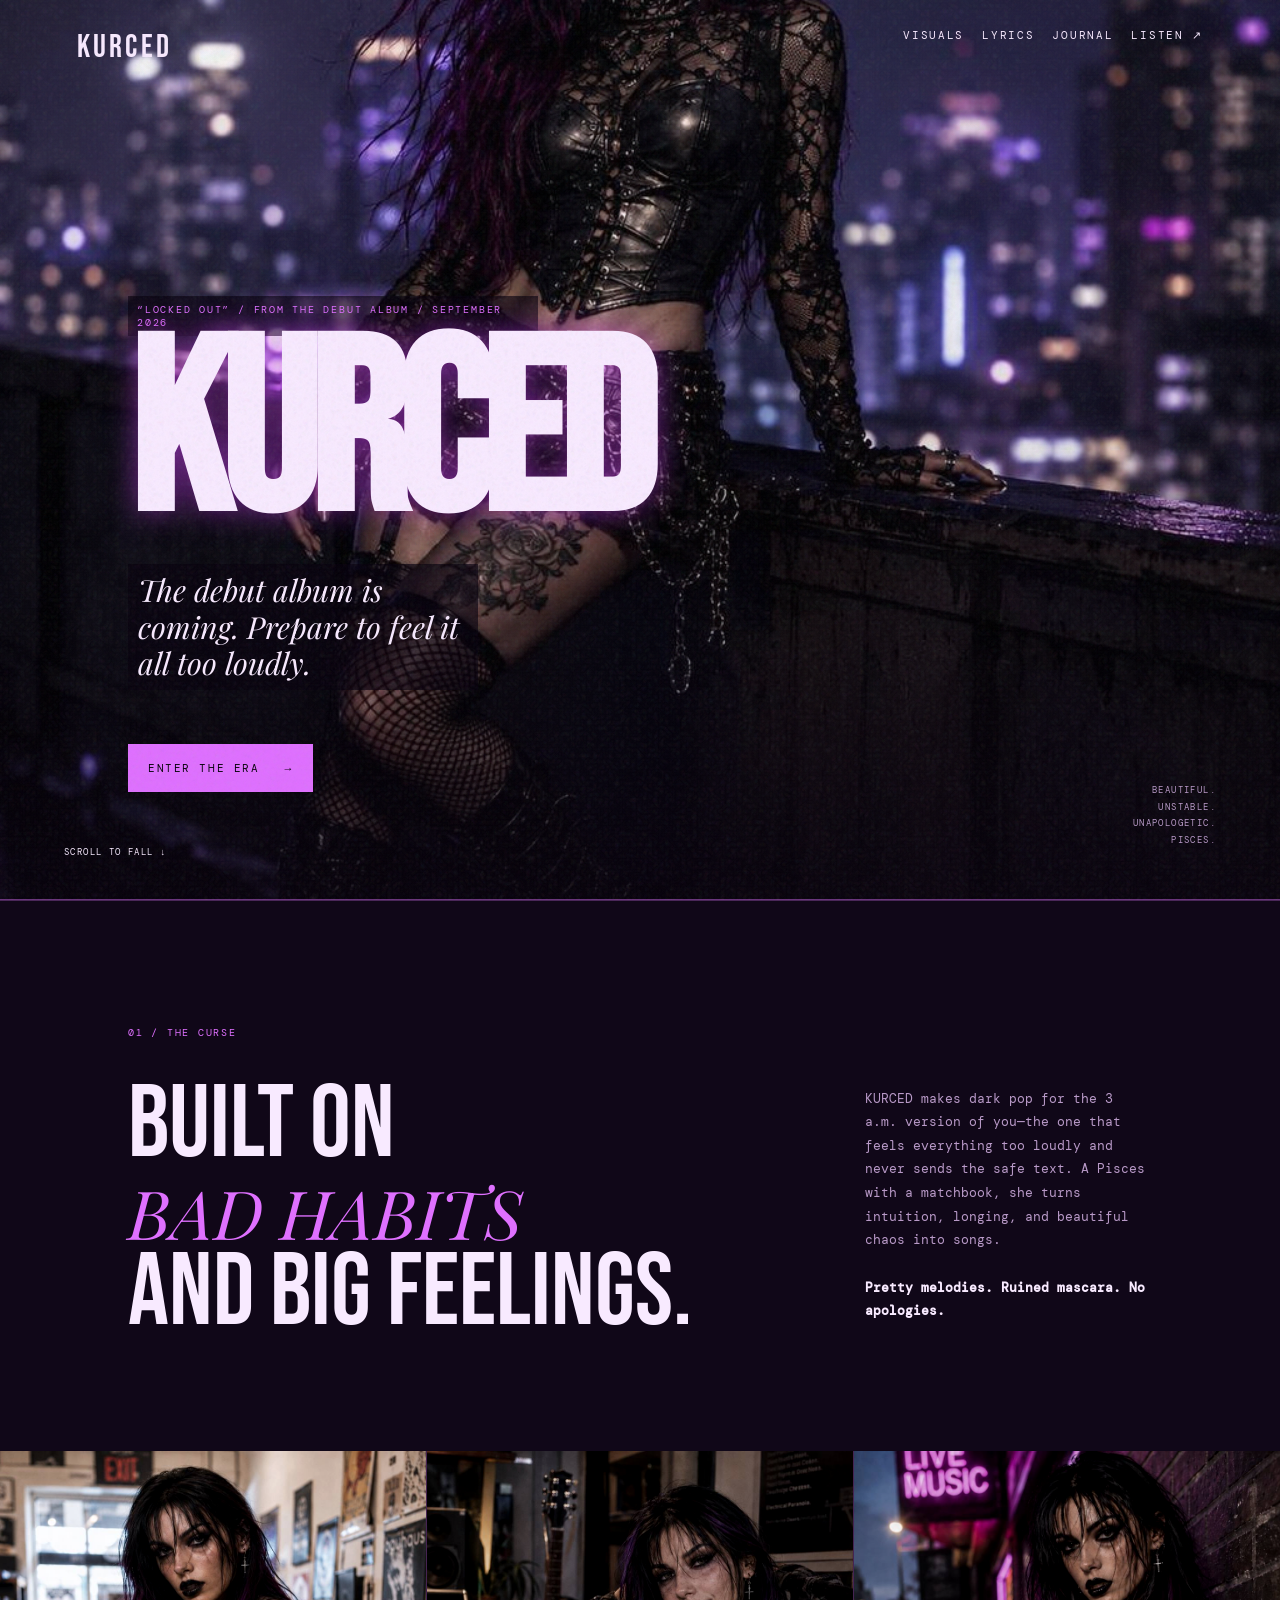
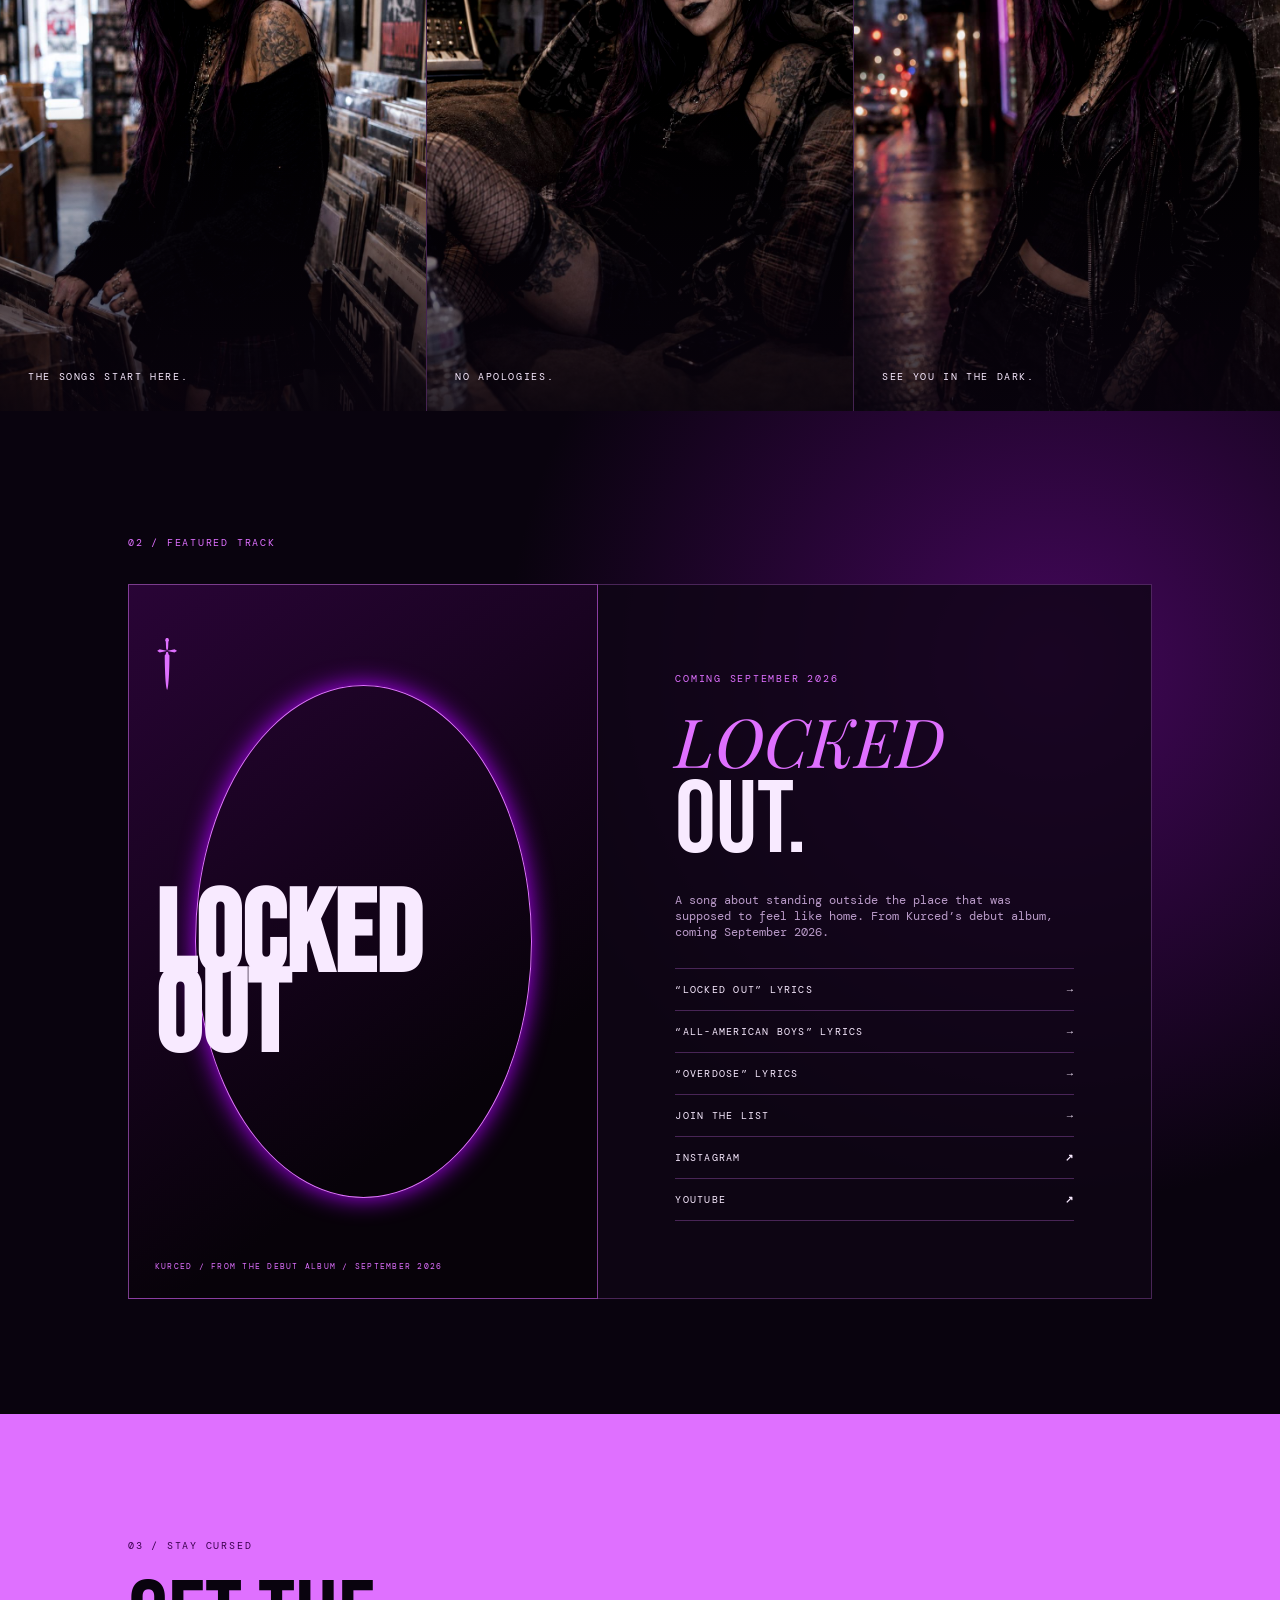
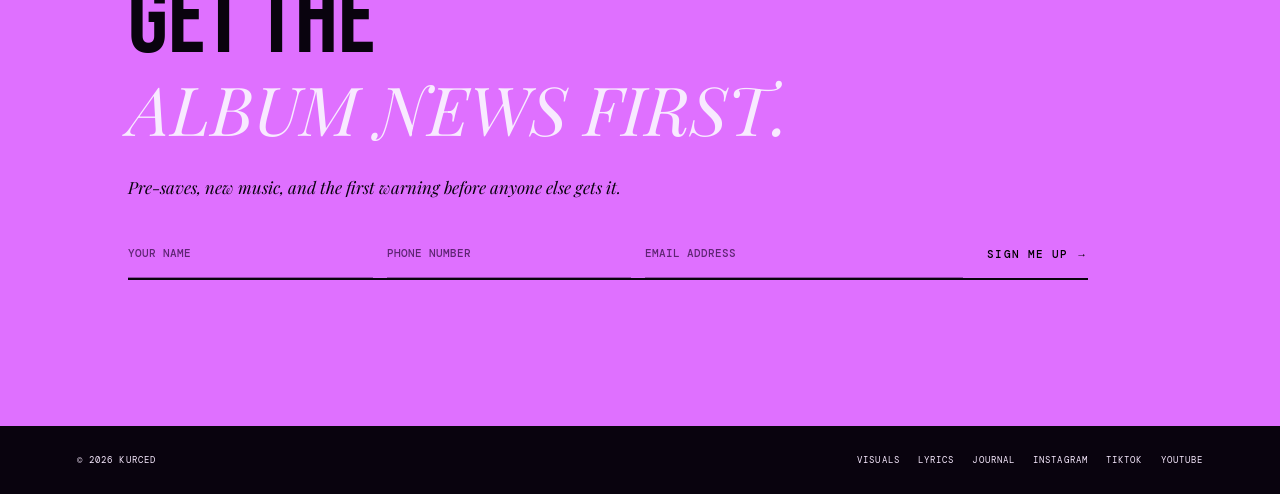
==== index.html @ 4156cff7 "Add official Kurced single and album-era cover art" ====
<!doctype html>
<html lang="en"><head><meta charset="utf-8"><meta name="viewport" content="width=device-width,initial-scale=1"><meta name="theme-color" content="#09030e"><meta name="description" content="KURCED — “Locked Out,” from the debut album coming September 2026."><title>KURCED — “Locked Out” — September 2026</title><link rel="preconnect" href="https://fonts.googleapis.com"><link rel="preconnect" href="https://fonts.gstatic.com" crossorigin><link href="https://fonts.googleapis.com/css2?family=Bebas+Neue&family=DM+Mono:wght@400;500&family=Playfair+Display:ital,wght@0,700;1,700&display=swap" rel="stylesheet"><link rel="stylesheet" href="styles.css?v=20260725-1848"></head>
<body><div class="noise"></div><header><a class="logo" href="#top">KURCED</a><nav><a href="visuals.html">VISUALS</a> <a href="lyrics.html">LYRICS</a> <a href="journal.html">JOURNAL</a> <a href="#listen">LISTEN ↗</a></nav></header><main id="top">
<section class="hero"><div class="copy"><p class="eyebrow">“LOCKED OUT” / FROM THE DEBUT ALBUM / SEPTEMBER 2026</p><h1>KURCED</h1><p class="tagline">The debut album is coming. Prepare to feel it all too loudly.</p><a class="cta" href="#listen">ENTER THE ERA <b>→</b></a></div><div class="hero-photo"><img src="assets/kurced-rooftop-hero.jpg" alt="Kurced on a rain-soaked rooftop overlooking a violet city skyline at night"></div><p class="aside">BEAUTIFUL.<br>UNSTABLE.<br>UNAPOLOGETIC.<br>PISCES.</p><a class="scroll" href="#about">SCROLL TO FALL ↓</a></section>
<section class="about" id="about"><p class="eyebrow">01 / THE CURSE</p><div><h2>BUILT ON<br><em>BAD HABITS</em><br>AND BIG FEELINGS.</h2><p>KURCED makes dark pop for the 3 a.m. version of you—the one that feels everything too loudly and never sends the safe text. A Pisces with a matchbook, she turns intuition, longing, and beautiful chaos into songs.<br><br><strong>Pretty melodies. Ruined mascara. No apologies.</strong></p></div></section>
<section class="artist-gallery" aria-label="Kurced visual world"><figure><img src="assets/visuals/kurced-1.jpg" alt="Kurced in a record store"><figcaption>THE SONGS START HERE.</figcaption></figure><figure><img src="assets/visuals/kurced-2.jpg" alt="Kurced in the recording studio"><figcaption>NO APOLOGIES.</figcaption></figure><figure><img src="assets/visuals/kurced-4.jpg" alt="Kurced outside a live music venue at night"><figcaption>SEE YOU IN THE DARK.</figcaption></figure></section><section class="release" id="listen"><p class="eyebrow">02 / FEATURED TRACK</p><div class="release-card"><div class="art"><span>†</span><b>LOCKED<br>OUT</b><small>KURCED / FROM THE DEBUT ALBUM / SEPTEMBER 2026</small></div><div class="details"><p class="eyebrow">COMING SEPTEMBER 2026</p><h2><em>LOCKED</em><br>OUT.</h2><p>A song about standing outside the place that was supposed to feel like home. From Kurced’s debut album, coming September 2026.</p><!-- Replace # with confirmed pre-save and platform URLs before launch. --><a href="locked-out.html">“LOCKED OUT” LYRICS <b>→</b></a><a href="all-american-boys.html">“ALL-AMERICAN BOYS” LYRICS <b>→</b></a><a href="overdose.html">“OVERDOSE” LYRICS <b>→</b></a><a href="#updates">JOIN THE LIST <b>→</b></a><a href="https://www.instagram.com/KurcedGrl/" target="_blank" rel="noopener noreferrer">INSTAGRAM <b>↗</b></a><a href="#">YOUTUBE <b>↗</b></a></div></div></section>
<section class="signup" id="updates"><p class="eyebrow">03 / STAY CURSED</p><h2>GET THE<br><em>ALBUM NEWS FIRST.</em></h2><p class="signup-copy">Pre-saves, new music, and the first warning before anyone else gets it.</p><form id="signup-form" action="https://script.google.com/macros/s/AKfycbyC0iO8RJDxu5yrHY2rrRgenq9IqJkTQz8rOKvynB4hgKGzPBoZIz1hsrAQN8prL14s/exec" method="post" target="signup-response"><label class="sr" for="name">Name</label><input id="name" name="name" type="text" placeholder="YOUR NAME" required><label class="sr" for="phone">Phone number</label><input id="phone" name="phone" type="tel" placeholder="PHONE NUMBER" required><label class="sr" for="email">Email address</label><input id="email" name="email" type="email" placeholder="EMAIL ADDRESS" required><input name="source" type="hidden" value="kurced-website"><button type="submit">SIGN ME UP →</button></form><iframe class="sr" name="signup-response" title="Mailing list signup response"></iframe><p id="notice" aria-live="polite"></p></section></main><footer><span>© <span id="year"></span> KURCED</span><nav><a href="visuals.html">VISUALS</a><a href="lyrics.html">LYRICS</a><a href="journal.html">JOURNAL</a><a href="https://www.instagram.com/KurcedGrl/" target="_blank" rel="noopener noreferrer">INSTAGRAM</a><a href="#">TIKTOK</a><a href="#">YOUTUBE</a></nav></footer><script src="script.js?v=20260725-1848"></script></body></html>
---- styles.css ----
:root{--ink:#09030e;--paper:#f8eaff;--pink:#df70ff;--muted:#b99ac8;--line:#bd66db55}*{box-sizing:border-box}html{scroll-behavior:smooth}body{margin:0;background:var(--ink);color:var(--paper);font-family:'DM Mono',monospace}a{color:inherit;text-decoration:none}.noise{position:fixed;inset:0;pointer-events:none;opacity:.08;z-index:5;background-image:url("data:image/svg+xml,%3Csvg viewBox='0 0 180 180' xmlns='http://www.w3.org/2000/svg'%3E%3Cfilter id='n'%3E%3CfeTurbulence baseFrequency='.9' numOctaves='4'/%3E%3C/filter%3E%3Crect width='100%25' height='100%25' filter='url(%23n)'/%3E%3C/svg%3E")}header{position:absolute;z-index:3;top:0;left:0;right:0;padding:28px clamp(24px,6vw,90px);display:flex;justify-content:space-between;font-size:.67rem;letter-spacing:.16em}.logo,h1,h2,.art b{font-family:'Bebas Neue',sans-serif}.logo{font-size:2rem;letter-spacing:.1em}header nav{display:flex;gap:18px}.hero{min-height:100svh;padding:130px clamp(24px,10vw,150px) 70px;display:flex;align-items:center;position:relative;overflow:hidden}.copy{z-index:2;max-width:630px}.eyebrow{font-size:.65rem;letter-spacing:.17em;color:var(--pink)}h1{font-size:clamp(7rem,19vw,18rem);letter-spacing:-.04em;line-height:.72;margin:15px 0 38px;text-shadow:0 0 30px #d342ff88}.tagline{font:italic clamp(1.2rem,2.4vw,1.9rem)/1.2 'Playfair Display',serif;max-width:350px}.cta{margin-top:24px;display:inline-flex;gap:25px;padding:17px 20px;background:var(--pink);color:var(--ink);font-size:.7rem;letter-spacing:.14em;transition:.2s}.cta:hover{background:var(--paper);transform:translateY(-3px)}.hero-photo{position:absolute;inset:0;width:100%;overflow:hidden;border-bottom:1px solid rgba(222,112,255,.45)}.hero-photo:after{content:'';position:absolute;inset:0;background:linear-gradient(0deg,rgba(9,3,14,.82) 0%,rgba(9,3,14,.18) 30%,rgba(9,3,14,.03) 65%)}.hero-photo img{width:100%;height:100%;object-fit:cover;object-position:center}.hero .copy{align-self:end;margin-bottom:38px;max-width:410px}.hero .copy .eyebrow{background:rgba(9,3,14,.62);padding:7px 9px}.hero .copy .tagline{background:rgba(9,3,14,.66);padding:8px 10px}.scene{position:absolute;right:0;top:0;width:min(68vw,900px);height:100%}.ring,.orb{position:absolute;border-radius:50%;left:48%;transform:translateX(-50%)}.ring{border:2px solid var(--pink);filter:drop-shadow(0 0 12px #b800ff);top:17%;width:min(47vw,570px);height:min(47vw,570px)}.ring.two{top:10%;width:min(57vw,700px);height:min(57vw,700px);opacity:.18}.orb{top:19%;width:min(44vw,535px);height:min(44vw,535px);background:radial-gradient(circle at 43% 34%,#32103f,#0c0510 58%,transparent 59%)}.figure{position:absolute;z-index:1;width:35%;height:58%;bottom:0;left:47%;transform:translateX(-50%);border-radius:48% 48% 0 0;background:linear-gradient(100deg,#060307,#461247,#070307);filter:drop-shadow(0 0 18px #8e14c4)}.figure:before{content:'';position:absolute;top:-23%;left:20%;width:62%;height:43%;border-radius:48%;background:radial-gradient(circle at 64% 36%,#df98b7 0 5%,#713a52 18%,#180916 54%,transparent 55%)}.figure b{position:absolute;top:-15%;left:-16%;width:128%;height:67%;border-radius:52% 48% 35% 38%;background:linear-gradient(90deg,#030205,#1d0a1e,#020103);z-index:-1}.city{position:absolute;bottom:0;width:100%;height:18%;opacity:.6;background:repeating-linear-gradient(90deg,transparent 0 9px,#cb53fa 10px 11px,transparent 12px 21px),linear-gradient(#310342,#060208)}.aside,.scroll{position:absolute;bottom:42px;font-size:.58rem;letter-spacing:.15em;z-index:2}.aside{right:clamp(24px,5vw,80px);text-align:right;color:var(--muted);line-height:1.8}.scroll{left:clamp(24px,5vw,80px)}.about,.release,.signup{padding:115px clamp(24px,10vw,150px)}.about{background:#100718;border-top:1px solid var(--line)}.about>div{display:grid;grid-template-columns:1.3fr .55fr;gap:60px;align-items:end;margin-top:34px}h2{font-size:clamp(3.5rem,8vw,8rem);line-height:.82;font-weight:400;margin:0}h2 em{font-family:'Playfair Display',serif;font-size:.66em;color:var(--pink)}.about div p{color:var(--muted);font-size:.82rem;line-height:1.8}.about strong{color:var(--paper)}.artist-gallery{display:grid;grid-template-columns:repeat(3,1fr);gap:1px;background:var(--line)}.artist-gallery figure{margin:0;min-height:560px;position:relative;overflow:hidden;background:var(--ink)}.artist-gallery img{width:100%;height:100%;object-fit:cover;position:absolute;inset:0;filter:saturate(.9) contrast(1.06);transition:transform .6s ease}.artist-gallery figure:hover img{transform:scale(1.04)}.artist-gallery figcaption{position:absolute;bottom:28px;left:28px;font-size:.64rem;letter-spacing:.16em;z-index:1}.artist-gallery figure:after{content:'';position:absolute;inset:45% 0 0;background:linear-gradient(transparent,rgba(9,3,14,.85))}.release{background:radial-gradient(circle at 82% 25%,#43075a,transparent 42%),var(--ink)}.release-card{margin-top:35px;max-width:1080px;display:grid;grid-template-columns:.85fr 1fr}.art{min-height:420px;padding:26px;background:linear-gradient(145deg,#290436,#070209 72%);border:1px solid #df70ff88;display:flex;flex-direction:column;justify-content:space-between;position:relative;overflow:hidden}.art:after{content:'';position:absolute;inset:14%;border:1px solid var(--pink);border-radius:50%;box-shadow:0 0 25px #ad00fa}.art span{color:var(--pink);font:4rem 'Playfair Display';z-index:1}.art b{font-size:clamp(4.5rem,9vw,8rem);line-height:.7;z-index:1}.art small{z-index:1;color:var(--pink);font-size:.52rem;letter-spacing:.15em}.details{padding:clamp(30px,6vw,78px);border:1px solid var(--line);border-left:0;background:#0e0615c9;display:flex;flex-direction:column;justify-content:center}.details>p:not(.eyebrow){color:var(--muted);font-size:.78rem;margin:28px 0}.details>a{border-top:1px solid var(--line);padding:14px 0;font-size:.65rem;letter-spacing:.12em;display:flex;justify-content:space-between}.details>a:last-child{border-bottom:1px solid var(--line)}.signup{background:var(--pink);color:var(--ink)}.signup .eyebrow{color:#3a004e}.signup h2{margin:28px 0 42px}.signup h2 em{color:var(--paper)}form{max-width:720px;border-bottom:2px solid var(--ink);display:flex}#signup-form{max-width:960px;display:grid;grid-template-columns:1fr 1fr 1.3fr auto;gap:0 14px}#signup-form input{border-bottom:1px solid rgba(7,3,11,.35)}#signup-form button{padding:0 0 0 10px;white-space:nowrap}.signup-copy{font:italic 1.05rem/1.45 'Playfair Display',serif;max-width:560px;margin:-15px 0 30px}input{flex:1;min-width:0;padding:17px 0;border:0;background:transparent;outline:0;font:500 .7rem 'DM Mono';color:var(--ink)}input::placeholder{color:#20002eaa}button{border:0;background:transparent;font:500 .67rem 'DM Mono';letter-spacing:.1em;cursor:pointer;padding-left:15px}.sr{position:absolute;clip:rect(0,0,0,0)}#notice{font-size:.65rem;min-height:1em}footer{padding:28px clamp(24px,6vw,90px);display:flex;justify-content:space-between;font-size:.57rem;letter-spacing:.12em}footer nav{display:flex;gap:18px}.journal-nav{position:relative;border-bottom:1px solid var(--line)}.visuals{max-width:1400px;margin:0 auto;padding:100px clamp(24px,6vw,90px)}.visuals>h1{font-size:clamp(6rem,15vw,14rem);margin:18px 0}.visuals>p:last-of-type{color:var(--muted);font:italic 1.2rem/1.45 'Playfair Display',serif;max-width:520px;margin-bottom:48px}.visual-grid{columns:3 280px;column-gap:10px}.visual-grid img{display:block;width:100%;margin:0 0 10px;break-inside:avoid;filter:saturate(.92) contrast(1.06);transition:filter .25s}.visual-grid img:hover{filter:saturate(1.1) contrast(1.12)}.track-hub{max-width:1200px;margin:0 auto;padding:100px clamp(24px,8vw,110px)}.track-hub>h1{font-size:clamp(6rem,15vw,14rem);margin:18px 0}.track-intro{color:var(--muted);font:italic 1.25rem/1.4 'Playfair Display',serif;margin:0 0 55px}.cover-release{display:grid;grid-template-columns:1.15fr .85fr;align-items:end;gap:clamp(30px,7vw,110px);padding:0 0 72px;border-bottom:1px solid var(--line)}.cover-release h2{font-size:clamp(4.2rem,9vw,8.5rem);line-height:.82;margin:16px 0 25px}.cover-release p:not(.eyebrow){max-width:370px;color:var(--muted);font:italic 1.1rem/1.5 'Playfair Display',serif;margin-bottom:28px}.album-cover{width:100%;display:block;box-shadow:18px 20px 0 #6d24a955}.single-cover-grid{display:grid;grid-template-columns:repeat(5,1fr);gap:14px;padding:42px 0}.single-cover-grid a{display:block;overflow:hidden;background:#21072e;aspect-ratio:1}.single-cover-grid img{width:100%;height:100%;object-fit:cover;display:block;transition:transform .35s ease}.single-cover-grid a:hover img{transform:scale(1.045)}.track-grid{display:grid;grid-template-columns:repeat(2,1fr);gap:1px;background:var(--line)}.track-card{min-height:360px;padding:30px;position:relative;display:flex;flex-direction:column;justify-content:flex-end;overflow:hidden;background:#18071f}.track-card:before{content:'';position:absolute;inset:0;background:linear-gradient(135deg,#2e0a39,#08030d);transition:transform .35s}.track-card:hover:before{transform:scale(1.05)}.track-card>*{position:relative;z-index:1}.track-card span,.track-card b{font-size:.6rem;letter-spacing:.15em;color:var(--pink)}.track-card h2{font-size:clamp(3.4rem,6vw,6rem);margin:16px 0}.track-card p{color:var(--muted);font-size:.78rem;line-height:1.7;max-width:310px}.track-card b{margin-top:22px;color:var(--paper)}.track-card--locked:before{background:linear-gradient(135deg,#401054,#09030e)}.track-card--boys:before{background:linear-gradient(135deg,#27122e,#08030d)}.track-card--overdose:before{background:linear-gradient(135deg,#18212b,#09030e)}.track-card--seen:before{background:linear-gradient(135deg,#35121d,#09030e)}.track-card--medicine:before{background:linear-gradient(135deg,#122f38,#09030e)}.track-card--soon:before{background:linear-gradient(135deg,#140617,#09030e)}.lyrics{max-width:900px;margin:0 auto;padding:100px clamp(24px,8vw,110px)}.lyrics>h1{font-size:clamp(6rem,15vw,14rem);margin:18px 0;line-height:.72}.lyrics-subtitle{color:var(--muted);font:italic 1.2rem 'Playfair Display',serif;margin-bottom:18px}.support-note{border-left:2px solid var(--pink);color:var(--muted);font-size:.72rem;line-height:1.7;margin:0 0 50px;max-width:600px;padding-left:15px}.support-note strong{color:var(--paper)}.lyrics-sheet{border-top:1px solid var(--line);max-width:640px}.lyrics-sheet section{border-bottom:1px solid var(--line);padding:32px 0}.lyrics-sheet section>p:not(.post-meta){color:var(--paper);font:italic 1.05rem/1.9 'Playfair Display',serif}.lyrics>.cta{margin-top:45px}.journal{max-width:1100px;margin:0 auto;padding:100px clamp(24px,8vw,110px)}.journal>h1{font-size:clamp(6rem,15vw,14rem);margin:18px 0}.journal-intro{max-width:500px;color:var(--muted);font:italic 1.25rem/1.4 'Playfair Display',serif;margin-bottom:85px}.journal article{border-top:1px solid var(--line);padding:48px 0;max-width:760px}.post-meta{font-size:.62rem;letter-spacing:.15em;color:var(--pink)}.journal article h2{font-size:clamp(2.8rem,6vw,5.5rem);margin:15px 0 25px}.journal article>p:not(.post-meta){color:var(--muted);font-size:.82rem;line-height:1.9;max-width:640px}.journal article>p:not(.post-meta):first-of-type{color:var(--paper)}.journal article .cta{margin-top:14px}@media(max-width:720px){.hero{min-height:780px;padding-bottom:145px}.hero-photo{width:100%;right:auto;opacity:1}.hero .copy{align-self:end;margin:0 0 38px}.copy{margin-top:0}.artist-gallery{grid-template-columns:1fr}.artist-gallery figure{min-height:480px}.track-grid{grid-template-columns:1fr}.cover-release{grid-template-columns:1fr;gap:35px}.single-cover-grid{grid-template-columns:repeat(2,1fr)}.single-cover-grid a:last-child{grid-column:span 2;width:50%;justify-self:center}#signup-form{grid-template-columns:1fr}#signup-form button{padding:17px 0;text-align:left}.about,.release,.signup{padding-top:82px;padding-bottom:82px}.about>div,.release-card{grid-template-columns:1fr}.about>div{gap:25px}.details{border-left:1px solid var(--line);border-top:0}.art{min-height:350px}footer{flex-direction:column;gap:15px}.aside{bottom:47px}.scroll{bottom:35px}}
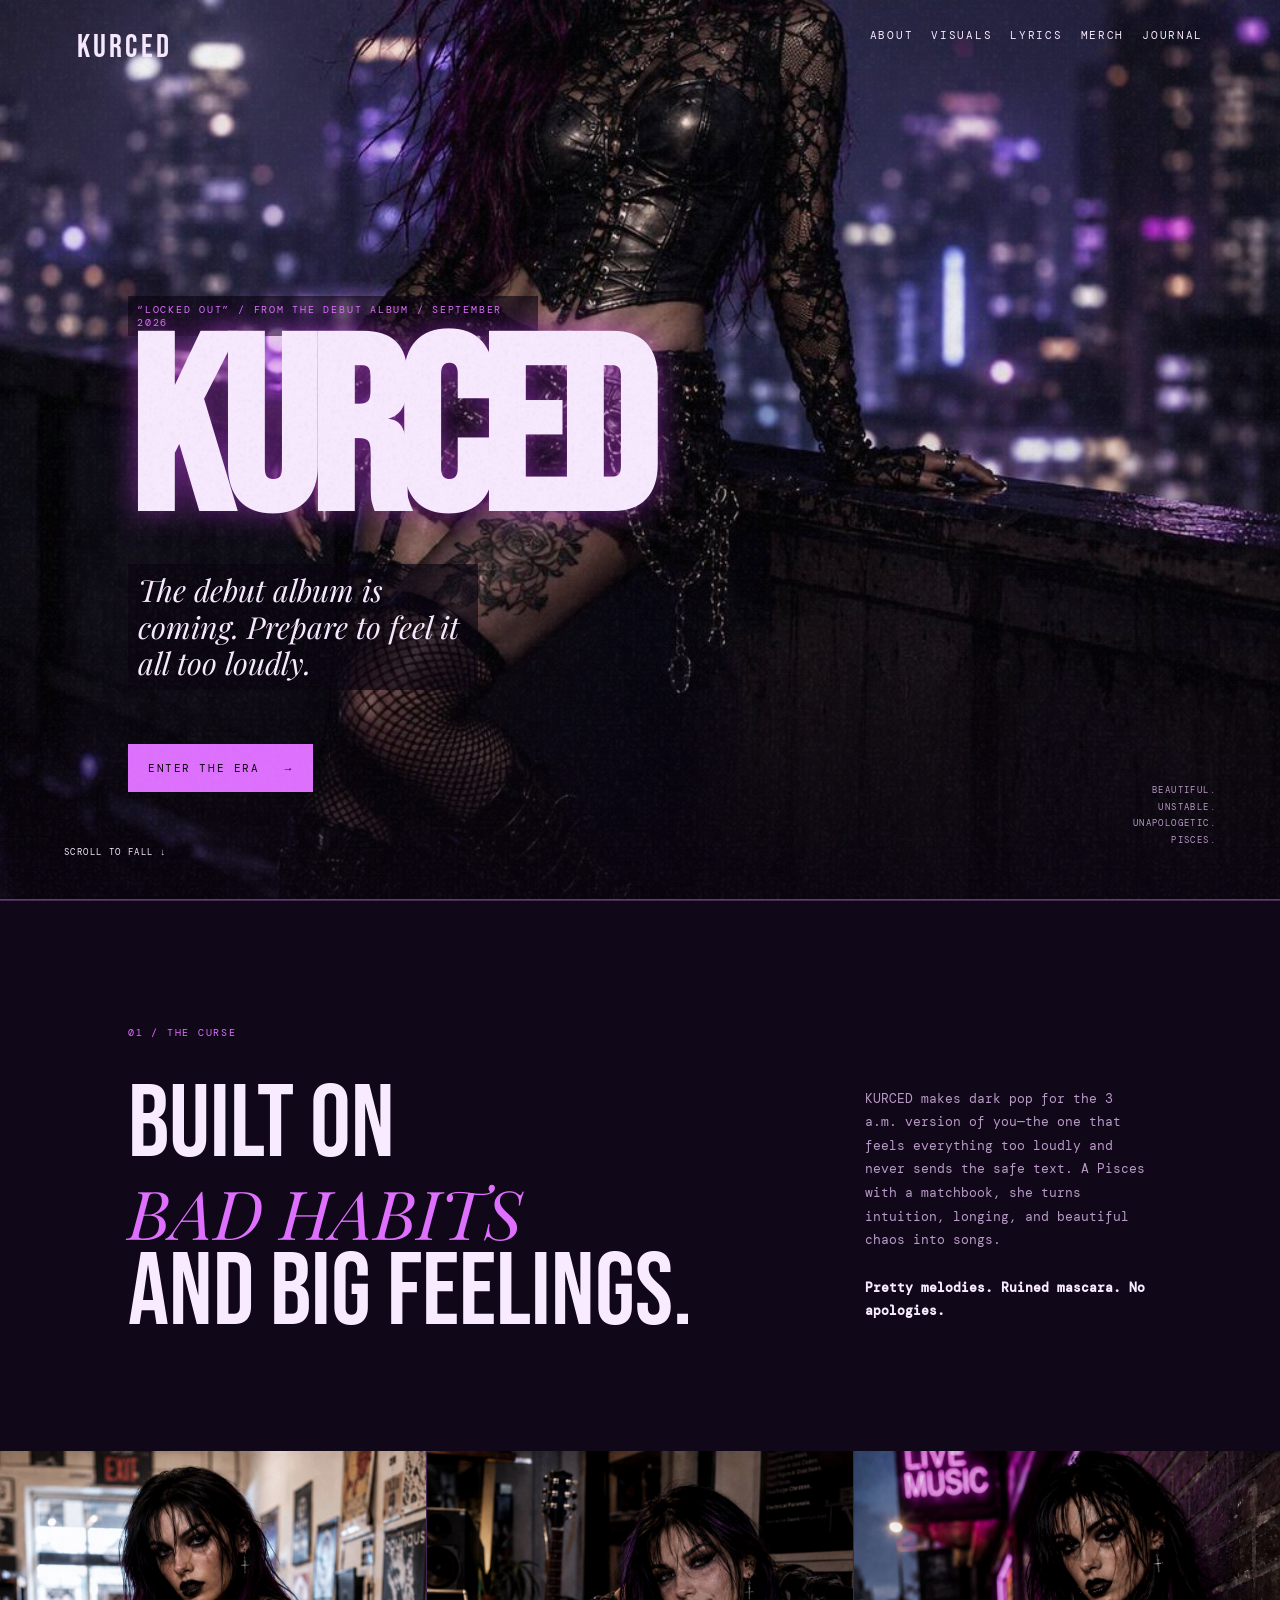
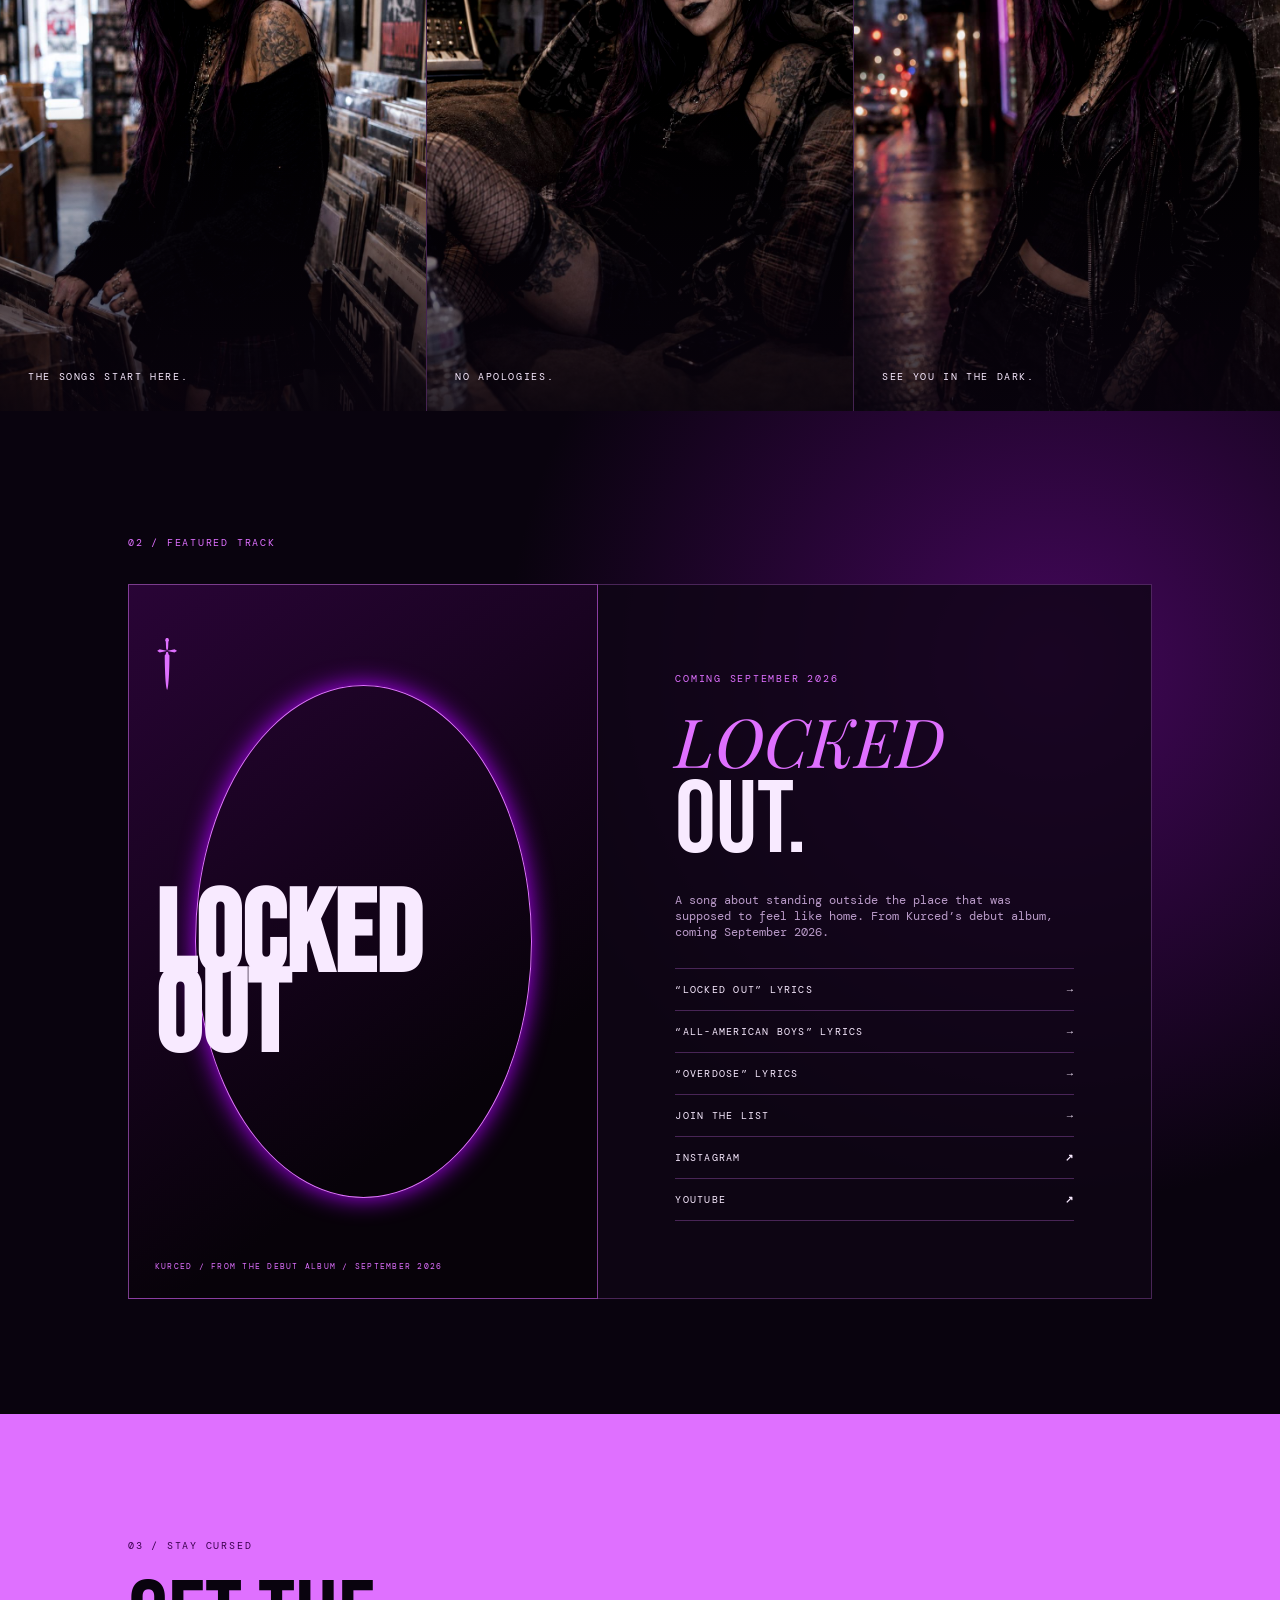
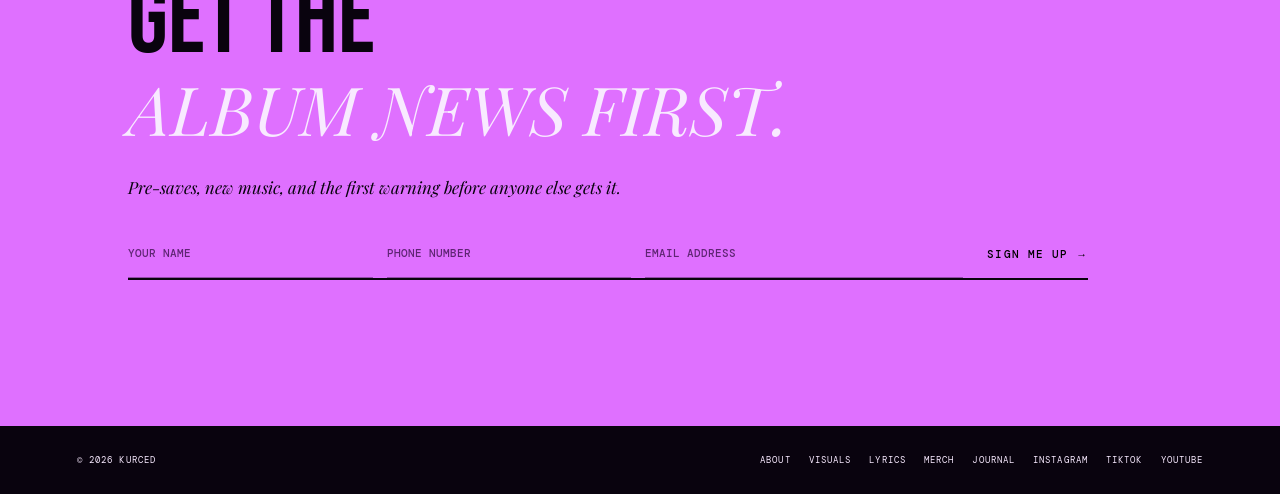
==== commit 31b25982: "Add Kurced About and Merch pages" ====
--- a/index.html
+++ b/index.html
@@ -1,7 +1,7 @@
 <!doctype html>
-<html lang="en"><head><meta charset="utf-8"><meta name="viewport" content="width=device-width,initial-scale=1"><meta name="theme-color" content="#09030e"><meta name="description" content="KURCED — “Locked Out,” from the debut album coming September 2026."><title>KURCED — “Locked Out” — September 2026</title><link rel="preconnect" href="https://fonts.googleapis.com"><link rel="preconnect" href="https://fonts.gstatic.com" crossorigin><link href="https://fonts.googleapis.com/css2?family=Bebas+Neue&family=DM+Mono:wght@400;500&family=Playfair+Display:ital,wght@0,700;1,700&display=swap" rel="stylesheet"><link rel="stylesheet" href="styles.css?v=20260725-1848"></head>
-<body><div class="noise"></div><header><a class="logo" href="#top">KURCED</a><nav><a href="visuals.html">VISUALS</a> <a href="lyrics.html">LYRICS</a> <a href="journal.html">JOURNAL</a> <a href="#listen">LISTEN ↗</a></nav></header><main id="top">
+<html lang="en"><head><meta charset="utf-8"><meta name="viewport" content="width=device-width,initial-scale=1"><meta name="theme-color" content="#09030e"><meta name="description" content="KURCED — “Locked Out,” from the debut album coming September 2026."><title>KURCED — “Locked Out” — September 2026</title><link rel="preconnect" href="https://fonts.googleapis.com"><link rel="preconnect" href="https://fonts.gstatic.com" crossorigin><link href="https://fonts.googleapis.com/css2?family=Bebas+Neue&family=DM+Mono:wght@400;500&family=Playfair+Display:ital,wght@0,700;1,700&display=swap" rel="stylesheet"><link rel="stylesheet" href="styles.css?v=20260726-0930"></head>
+<body><div class="noise"></div><header><a class="logo" href="#top">KURCED</a><nav><a href="about.html">ABOUT</a><a href="visuals.html">VISUALS</a><a href="lyrics.html">LYRICS</a><a href="merch.html">MERCH</a><a href="journal.html">JOURNAL</a></nav></header><main id="top">
 <section class="hero"><div class="copy"><p class="eyebrow">“LOCKED OUT” / FROM THE DEBUT ALBUM / SEPTEMBER 2026</p><h1>KURCED</h1><p class="tagline">The debut album is coming. Prepare to feel it all too loudly.</p><a class="cta" href="#listen">ENTER THE ERA <b>→</b></a></div><div class="hero-photo"><img src="assets/kurced-rooftop-hero.jpg" alt="Kurced on a rain-soaked rooftop overlooking a violet city skyline at night"></div><p class="aside">BEAUTIFUL.<br>UNSTABLE.<br>UNAPOLOGETIC.<br>PISCES.</p><a class="scroll" href="#about">SCROLL TO FALL ↓</a></section>
 <section class="about" id="about"><p class="eyebrow">01 / THE CURSE</p><div><h2>BUILT ON<br><em>BAD HABITS</em><br>AND BIG FEELINGS.</h2><p>KURCED makes dark pop for the 3 a.m. version of you—the one that feels everything too loudly and never sends the safe text. A Pisces with a matchbook, she turns intuition, longing, and beautiful chaos into songs.<br><br><strong>Pretty melodies. Ruined mascara. No apologies.</strong></p></div></section>
 <section class="artist-gallery" aria-label="Kurced visual world"><figure><img src="assets/visuals/kurced-1.jpg" alt="Kurced in a record store"><figcaption>THE SONGS START HERE.</figcaption></figure><figure><img src="assets/visuals/kurced-2.jpg" alt="Kurced in the recording studio"><figcaption>NO APOLOGIES.</figcaption></figure><figure><img src="assets/visuals/kurced-4.jpg" alt="Kurced outside a live music venue at night"><figcaption>SEE YOU IN THE DARK.</figcaption></figure></section><section class="release" id="listen"><p class="eyebrow">02 / FEATURED TRACK</p><div class="release-card"><div class="art"><span>†</span><b>LOCKED<br>OUT</b><small>KURCED / FROM THE DEBUT ALBUM / SEPTEMBER 2026</small></div><div class="details"><p class="eyebrow">COMING SEPTEMBER 2026</p><h2><em>LOCKED</em><br>OUT.</h2><p>A song about standing outside the place that was supposed to feel like home. From Kurced’s debut album, coming September 2026.</p><!-- Replace # with confirmed pre-save and platform URLs before launch. --><a href="locked-out.html">“LOCKED OUT” LYRICS <b>→</b></a><a href="all-american-boys.html">“ALL-AMERICAN BOYS” LYRICS <b>→</b></a><a href="overdose.html">“OVERDOSE” LYRICS <b>→</b></a><a href="#updates">JOIN THE LIST <b>→</b></a><a href="https://www.instagram.com/KurcedGrl/" target="_blank" rel="noopener noreferrer">INSTAGRAM <b>↗</b></a><a href="#">YOUTUBE <b>↗</b></a></div></div></section>
-<section class="signup" id="updates"><p class="eyebrow">03 / STAY CURSED</p><h2>GET THE<br><em>ALBUM NEWS FIRST.</em></h2><p class="signup-copy">Pre-saves, new music, and the first warning before anyone else gets it.</p><form id="signup-form" action="https://script.google.com/macros/s/AKfycbyC0iO8RJDxu5yrHY2rrRgenq9IqJkTQz8rOKvynB4hgKGzPBoZIz1hsrAQN8prL14s/exec" method="post" target="signup-response"><label class="sr" for="name">Name</label><input id="name" name="name" type="text" placeholder="YOUR NAME" required><label class="sr" for="phone">Phone number</label><input id="phone" name="phone" type="tel" placeholder="PHONE NUMBER" required><label class="sr" for="email">Email address</label><input id="email" name="email" type="email" placeholder="EMAIL ADDRESS" required><input name="source" type="hidden" value="kurced-website"><button type="submit">SIGN ME UP →</button></form><iframe class="sr" name="signup-response" title="Mailing list signup response"></iframe><p id="notice" aria-live="polite"></p></section></main><footer><span>© <span id="year"></span> KURCED</span><nav><a href="visuals.html">VISUALS</a><a href="lyrics.html">LYRICS</a><a href="journal.html">JOURNAL</a><a href="https://www.instagram.com/KurcedGrl/" target="_blank" rel="noopener noreferrer">INSTAGRAM</a><a href="#">TIKTOK</a><a href="#">YOUTUBE</a></nav></footer><script src="script.js?v=20260725-1848"></script></body></html>+<section class="signup" id="updates"><p class="eyebrow">03 / STAY CURSED</p><h2>GET THE<br><em>ALBUM NEWS FIRST.</em></h2><p class="signup-copy">Pre-saves, new music, and the first warning before anyone else gets it.</p><form id="signup-form" action="https://script.google.com/macros/s/AKfycbyC0iO8RJDxu5yrHY2rrRgenq9IqJkTQz8rOKvynB4hgKGzPBoZIz1hsrAQN8prL14s/exec" method="post" target="signup-response"><label class="sr" for="name">Name</label><input id="name" name="name" type="text" placeholder="YOUR NAME" required><label class="sr" for="phone">Phone number</label><input id="phone" name="phone" type="tel" placeholder="PHONE NUMBER" required><label class="sr" for="email">Email address</label><input id="email" name="email" type="email" placeholder="EMAIL ADDRESS" required><input name="source" type="hidden" value="kurced-website"><button type="submit">SIGN ME UP →</button></form><iframe class="sr" name="signup-response" title="Mailing list signup response"></iframe><p id="notice" aria-live="polite"></p></section></main><footer><span>© <span id="year"></span> KURCED</span><nav><a href="about.html">ABOUT</a><a href="visuals.html">VISUALS</a><a href="lyrics.html">LYRICS</a><a href="merch.html">MERCH</a><a href="journal.html">JOURNAL</a><a href="https://www.instagram.com/KurcedGrl/" target="_blank" rel="noopener noreferrer">INSTAGRAM</a><a href="#">TIKTOK</a><a href="#">YOUTUBE</a></nav></footer><script src="script.js?v=20260726-0930"></script></body></html>
--- a/styles.css
+++ b/styles.css
@@ -1 +1 @@
-:root{--ink:#09030e;--paper:#f8eaff;--pink:#df70ff;--muted:#b99ac8;--line:#bd66db55}*{box-sizing:border-box}html{scroll-behavior:smooth}body{margin:0;background:var(--ink);color:var(--paper);font-family:'DM Mono',monospace}a{color:inherit;text-decoration:none}.noise{position:fixed;inset:0;pointer-events:none;opacity:.08;z-index:5;background-image:url("data:image/svg+xml,%3Csvg viewBox='0 0 180 180' xmlns='http://www.w3.org/2000/svg'%3E%3Cfilter id='n'%3E%3CfeTurbulence baseFrequency='.9' numOctaves='4'/%3E%3C/filter%3E%3Crect width='100%25' height='100%25' filter='url(%23n)'/%3E%3C/svg%3E")}header{position:absolute;z-index:3;top:0;left:0;right:0;padding:28px clamp(24px,6vw,90px);display:flex;justify-content:space-between;font-size:.67rem;letter-spacing:.16em}.logo,h1,h2,.art b{font-family:'Bebas Neue',sans-serif}.logo{font-size:2rem;letter-spacing:.1em}header nav{display:flex;gap:18px}.hero{min-height:100svh;padding:130px clamp(24px,10vw,150px) 70px;display:flex;align-items:center;position:relative;overflow:hidden}.copy{z-index:2;max-width:630px}.eyebrow{font-size:.65rem;letter-spacing:.17em;color:var(--pink)}h1{font-size:clamp(7rem,19vw,18rem);letter-spacing:-.04em;line-height:.72;margin:15px 0 38px;text-shadow:0 0 30px #d342ff88}.tagline{font:italic clamp(1.2rem,2.4vw,1.9rem)/1.2 'Playfair Display',serif;max-width:350px}.cta{margin-top:24px;display:inline-flex;gap:25px;padding:17px 20px;background:var(--pink);color:var(--ink);font-size:.7rem;letter-spacing:.14em;transition:.2s}.cta:hover{background:var(--paper);transform:translateY(-3px)}.hero-photo{position:absolute;inset:0;width:100%;overflow:hidden;border-bottom:1px solid rgba(222,112,255,.45)}.hero-photo:after{content:'';position:absolute;inset:0;background:linear-gradient(0deg,rgba(9,3,14,.82) 0%,rgba(9,3,14,.18) 30%,rgba(9,3,14,.03) 65%)}.hero-photo img{width:100%;height:100%;object-fit:cover;object-position:center}.hero .copy{align-self:end;margin-bottom:38px;max-width:410px}.hero .copy .eyebrow{background:rgba(9,3,14,.62);padding:7px 9px}.hero .copy .tagline{background:rgba(9,3,14,.66);padding:8px 10px}.scene{position:absolute;right:0;top:0;width:min(68vw,900px);height:100%}.ring,.orb{position:absolute;border-radius:50%;left:48%;transform:translateX(-50%)}.ring{border:2px solid var(--pink);filter:drop-shadow(0 0 12px #b800ff);top:17%;width:min(47vw,570px);height:min(47vw,570px)}.ring.two{top:10%;width:min(57vw,700px);height:min(57vw,700px);opacity:.18}.orb{top:19%;width:min(44vw,535px);height:min(44vw,535px);background:radial-gradient(circle at 43% 34%,#32103f,#0c0510 58%,transparent 59%)}.figure{position:absolute;z-index:1;width:35%;height:58%;bottom:0;left:47%;transform:translateX(-50%);border-radius:48% 48% 0 0;background:linear-gradient(100deg,#060307,#461247,#070307);filter:drop-shadow(0 0 18px #8e14c4)}.figure:before{content:'';position:absolute;top:-23%;left:20%;width:62%;height:43%;border-radius:48%;background:radial-gradient(circle at 64% 36%,#df98b7 0 5%,#713a52 18%,#180916 54%,transparent 55%)}.figure b{position:absolute;top:-15%;left:-16%;width:128%;height:67%;border-radius:52% 48% 35% 38%;background:linear-gradient(90deg,#030205,#1d0a1e,#020103);z-index:-1}.city{position:absolute;bottom:0;width:100%;height:18%;opacity:.6;background:repeating-linear-gradient(90deg,transparent 0 9px,#cb53fa 10px 11px,transparent 12px 21px),linear-gradient(#310342,#060208)}.aside,.scroll{position:absolute;bottom:42px;font-size:.58rem;letter-spacing:.15em;z-index:2}.aside{right:clamp(24px,5vw,80px);text-align:right;color:var(--muted);line-height:1.8}.scroll{left:clamp(24px,5vw,80px)}.about,.release,.signup{padding:115px clamp(24px,10vw,150px)}.about{background:#100718;border-top:1px solid var(--line)}.about>div{display:grid;grid-template-columns:1.3fr .55fr;gap:60px;align-items:end;margin-top:34px}h2{font-size:clamp(3.5rem,8vw,8rem);line-height:.82;font-weight:400;margin:0}h2 em{font-family:'Playfair Display',serif;font-size:.66em;color:var(--pink)}.about div p{color:var(--muted);font-size:.82rem;line-height:1.8}.about strong{color:var(--paper)}.artist-gallery{display:grid;grid-template-columns:repeat(3,1fr);gap:1px;background:var(--line)}.artist-gallery figure{margin:0;min-height:560px;position:relative;overflow:hidden;background:var(--ink)}.artist-gallery img{width:100%;height:100%;object-fit:cover;position:absolute;inset:0;filter:saturate(.9) contrast(1.06);transition:transform .6s ease}.artist-gallery figure:hover img{transform:scale(1.04)}.artist-gallery figcaption{position:absolute;bottom:28px;left:28px;font-size:.64rem;letter-spacing:.16em;z-index:1}.artist-gallery figure:after{content:'';position:absolute;inset:45% 0 0;background:linear-gradient(transparent,rgba(9,3,14,.85))}.release{background:radial-gradient(circle at 82% 25%,#43075a,transparent 42%),var(--ink)}.release-card{margin-top:35px;max-width:1080px;display:grid;grid-template-columns:.85fr 1fr}.art{min-height:420px;padding:26px;background:linear-gradient(145deg,#290436,#070209 72%);border:1px solid #df70ff88;display:flex;flex-direction:column;justify-content:space-between;position:relative;overflow:hidden}.art:after{content:'';position:absolute;inset:14%;border:1px solid var(--pink);border-radius:50%;box-shadow:0 0 25px #ad00fa}.art span{color:var(--pink);font:4rem 'Playfair Display';z-index:1}.art b{font-size:clamp(4.5rem,9vw,8rem);line-height:.7;z-index:1}.art small{z-index:1;color:var(--pink);font-size:.52rem;letter-spacing:.15em}.details{padding:clamp(30px,6vw,78px);border:1px solid var(--line);border-left:0;background:#0e0615c9;display:flex;flex-direction:column;justify-content:center}.details>p:not(.eyebrow){color:var(--muted);font-size:.78rem;margin:28px 0}.details>a{border-top:1px solid var(--line);padding:14px 0;font-size:.65rem;letter-spacing:.12em;display:flex;justify-content:space-between}.details>a:last-child{border-bottom:1px solid var(--line)}.signup{background:var(--pink);color:var(--ink)}.signup .eyebrow{color:#3a004e}.signup h2{margin:28px 0 42px}.signup h2 em{color:var(--paper)}form{max-width:720px;border-bottom:2px solid var(--ink);display:flex}#signup-form{max-width:960px;display:grid;grid-template-columns:1fr 1fr 1.3fr auto;gap:0 14px}#signup-form input{border-bottom:1px solid rgba(7,3,11,.35)}#signup-form button{padding:0 0 0 10px;white-space:nowrap}.signup-copy{font:italic 1.05rem/1.45 'Playfair Display',serif;max-width:560px;margin:-15px 0 30px}input{flex:1;min-width:0;padding:17px 0;border:0;background:transparent;outline:0;font:500 .7rem 'DM Mono';color:var(--ink)}input::placeholder{color:#20002eaa}button{border:0;background:transparent;font:500 .67rem 'DM Mono';letter-spacing:.1em;cursor:pointer;padding-left:15px}.sr{position:absolute;clip:rect(0,0,0,0)}#notice{font-size:.65rem;min-height:1em}footer{padding:28px clamp(24px,6vw,90px);display:flex;justify-content:space-between;font-size:.57rem;letter-spacing:.12em}footer nav{display:flex;gap:18px}.journal-nav{position:relative;border-bottom:1px solid var(--line)}.visuals{max-width:1400px;margin:0 auto;padding:100px clamp(24px,6vw,90px)}.visuals>h1{font-size:clamp(6rem,15vw,14rem);margin:18px 0}.visuals>p:last-of-type{color:var(--muted);font:italic 1.2rem/1.45 'Playfair Display',serif;max-width:520px;margin-bottom:48px}.visual-grid{columns:3 280px;column-gap:10px}.visual-grid img{display:block;width:100%;margin:0 0 10px;break-inside:avoid;filter:saturate(.92) contrast(1.06);transition:filter .25s}.visual-grid img:hover{filter:saturate(1.1) contrast(1.12)}.track-hub{max-width:1200px;margin:0 auto;padding:100px clamp(24px,8vw,110px)}.track-hub>h1{font-size:clamp(6rem,15vw,14rem);margin:18px 0}.track-intro{color:var(--muted);font:italic 1.25rem/1.4 'Playfair Display',serif;margin:0 0 55px}.cover-release{display:grid;grid-template-columns:1.15fr .85fr;align-items:end;gap:clamp(30px,7vw,110px);padding:0 0 72px;border-bottom:1px solid var(--line)}.cover-release h2{font-size:clamp(4.2rem,9vw,8.5rem);line-height:.82;margin:16px 0 25px}.cover-release p:not(.eyebrow){max-width:370px;color:var(--muted);font:italic 1.1rem/1.5 'Playfair Display',serif;margin-bottom:28px}.album-cover{width:100%;display:block;box-shadow:18px 20px 0 #6d24a955}.single-cover-grid{display:grid;grid-template-columns:repeat(5,1fr);gap:14px;padding:42px 0}.single-cover-grid a{display:block;overflow:hidden;background:#21072e;aspect-ratio:1}.single-cover-grid img{width:100%;height:100%;object-fit:cover;display:block;transition:transform .35s ease}.single-cover-grid a:hover img{transform:scale(1.045)}.track-grid{display:grid;grid-template-columns:repeat(2,1fr);gap:1px;background:var(--line)}.track-card{min-height:360px;padding:30px;position:relative;display:flex;flex-direction:column;justify-content:flex-end;overflow:hidden;background:#18071f}.track-card:before{content:'';position:absolute;inset:0;background:linear-gradient(135deg,#2e0a39,#08030d);transition:transform .35s}.track-card:hover:before{transform:scale(1.05)}.track-card>*{position:relative;z-index:1}.track-card span,.track-card b{font-size:.6rem;letter-spacing:.15em;color:var(--pink)}.track-card h2{font-size:clamp(3.4rem,6vw,6rem);margin:16px 0}.track-card p{color:var(--muted);font-size:.78rem;line-height:1.7;max-width:310px}.track-card b{margin-top:22px;color:var(--paper)}.track-card--locked:before{background:linear-gradient(135deg,#401054,#09030e)}.track-card--boys:before{background:linear-gradient(135deg,#27122e,#08030d)}.track-card--overdose:before{background:linear-gradient(135deg,#18212b,#09030e)}.track-card--seen:before{background:linear-gradient(135deg,#35121d,#09030e)}.track-card--medicine:before{background:linear-gradient(135deg,#122f38,#09030e)}.track-card--soon:before{background:linear-gradient(135deg,#140617,#09030e)}.lyrics{max-width:900px;margin:0 auto;padding:100px clamp(24px,8vw,110px)}.lyrics>h1{font-size:clamp(6rem,15vw,14rem);margin:18px 0;line-height:.72}.lyrics-subtitle{color:var(--muted);font:italic 1.2rem 'Playfair Display',serif;margin-bottom:18px}.support-note{border-left:2px solid var(--pink);color:var(--muted);font-size:.72rem;line-height:1.7;margin:0 0 50px;max-width:600px;padding-left:15px}.support-note strong{color:var(--paper)}.lyrics-sheet{border-top:1px solid var(--line);max-width:640px}.lyrics-sheet section{border-bottom:1px solid var(--line);padding:32px 0}.lyrics-sheet section>p:not(.post-meta){color:var(--paper);font:italic 1.05rem/1.9 'Playfair Display',serif}.lyrics>.cta{margin-top:45px}.journal{max-width:1100px;margin:0 auto;padding:100px clamp(24px,8vw,110px)}.journal>h1{font-size:clamp(6rem,15vw,14rem);margin:18px 0}.journal-intro{max-width:500px;color:var(--muted);font:italic 1.25rem/1.4 'Playfair Display',serif;margin-bottom:85px}.journal article{border-top:1px solid var(--line);padding:48px 0;max-width:760px}.post-meta{font-size:.62rem;letter-spacing:.15em;color:var(--pink)}.journal article h2{font-size:clamp(2.8rem,6vw,5.5rem);margin:15px 0 25px}.journal article>p:not(.post-meta){color:var(--muted);font-size:.82rem;line-height:1.9;max-width:640px}.journal article>p:not(.post-meta):first-of-type{color:var(--paper)}.journal article .cta{margin-top:14px}@media(max-width:720px){.hero{min-height:780px;padding-bottom:145px}.hero-photo{width:100%;right:auto;opacity:1}.hero .copy{align-self:end;margin:0 0 38px}.copy{margin-top:0}.artist-gallery{grid-template-columns:1fr}.artist-gallery figure{min-height:480px}.track-grid{grid-template-columns:1fr}.cover-release{grid-template-columns:1fr;gap:35px}.single-cover-grid{grid-template-columns:repeat(2,1fr)}.single-cover-grid a:last-child{grid-column:span 2;width:50%;justify-self:center}#signup-form{grid-template-columns:1fr}#signup-form button{padding:17px 0;text-align:left}.about,.release,.signup{padding-top:82px;padding-bottom:82px}.about>div,.release-card{grid-template-columns:1fr}.about>div{gap:25px}.details{border-left:1px solid var(--line);border-top:0}.art{min-height:350px}footer{flex-direction:column;gap:15px}.aside{bottom:47px}.scroll{bottom:35px}}+:root{--ink:#09030e;--paper:#f8eaff;--pink:#df70ff;--muted:#b99ac8;--line:#bd66db55}*{box-sizing:border-box}html{scroll-behavior:smooth}body{margin:0;background:var(--ink);color:var(--paper);font-family:'DM Mono',monospace}a{color:inherit;text-decoration:none}.noise{position:fixed;inset:0;pointer-events:none;opacity:.08;z-index:5;background-image:url("data:image/svg+xml,%3Csvg viewBox='0 0 180 180' xmlns='http://www.w3.org/2000/svg'%3E%3Cfilter id='n'%3E%3CfeTurbulence baseFrequency='.9' numOctaves='4'/%3E%3C/filter%3E%3Crect width='100%25' height='100%25' filter='url(%23n)'/%3E%3C/svg%3E")}header{position:absolute;z-index:3;top:0;left:0;right:0;padding:28px clamp(24px,6vw,90px);display:flex;justify-content:space-between;font-size:.67rem;letter-spacing:.16em}.logo,h1,h2,.art b{font-family:'Bebas Neue',sans-serif}.logo{font-size:2rem;letter-spacing:.1em}header nav{display:flex;gap:18px}.hero{min-height:100svh;padding:130px clamp(24px,10vw,150px) 70px;display:flex;align-items:center;position:relative;overflow:hidden}.copy{z-index:2;max-width:630px}.eyebrow{font-size:.65rem;letter-spacing:.17em;color:var(--pink)}h1{font-size:clamp(7rem,19vw,18rem);letter-spacing:-.04em;line-height:.72;margin:15px 0 38px;text-shadow:0 0 30px #d342ff88}.tagline{font:italic clamp(1.2rem,2.4vw,1.9rem)/1.2 'Playfair Display',serif;max-width:350px}.cta{margin-top:24px;display:inline-flex;gap:25px;padding:17px 20px;background:var(--pink);color:var(--ink);font-size:.7rem;letter-spacing:.14em;transition:.2s}.cta:hover{background:var(--paper);transform:translateY(-3px)}.hero-photo{position:absolute;inset:0;width:100%;overflow:hidden;border-bottom:1px solid rgba(222,112,255,.45)}.hero-photo:after{content:'';position:absolute;inset:0;background:linear-gradient(0deg,rgba(9,3,14,.82) 0%,rgba(9,3,14,.18) 30%,rgba(9,3,14,.03) 65%)}.hero-photo img{width:100%;height:100%;object-fit:cover;object-position:center}.hero .copy{align-self:end;margin-bottom:38px;max-width:410px}.hero .copy .eyebrow{background:rgba(9,3,14,.62);padding:7px 9px}.hero .copy .tagline{background:rgba(9,3,14,.66);padding:8px 10px}.scene{position:absolute;right:0;top:0;width:min(68vw,900px);height:100%}.ring,.orb{position:absolute;border-radius:50%;left:48%;transform:translateX(-50%)}.ring{border:2px solid var(--pink);filter:drop-shadow(0 0 12px #b800ff);top:17%;width:min(47vw,570px);height:min(47vw,570px)}.ring.two{top:10%;width:min(57vw,700px);height:min(57vw,700px);opacity:.18}.orb{top:19%;width:min(44vw,535px);height:min(44vw,535px);background:radial-gradient(circle at 43% 34%,#32103f,#0c0510 58%,transparent 59%)}.figure{position:absolute;z-index:1;width:35%;height:58%;bottom:0;left:47%;transform:translateX(-50%);border-radius:48% 48% 0 0;background:linear-gradient(100deg,#060307,#461247,#070307);filter:drop-shadow(0 0 18px #8e14c4)}.figure:before{content:'';position:absolute;top:-23%;left:20%;width:62%;height:43%;border-radius:48%;background:radial-gradient(circle at 64% 36%,#df98b7 0 5%,#713a52 18%,#180916 54%,transparent 55%)}.figure b{position:absolute;top:-15%;left:-16%;width:128%;height:67%;border-radius:52% 48% 35% 38%;background:linear-gradient(90deg,#030205,#1d0a1e,#020103);z-index:-1}.city{position:absolute;bottom:0;width:100%;height:18%;opacity:.6;background:repeating-linear-gradient(90deg,transparent 0 9px,#cb53fa 10px 11px,transparent 12px 21px),linear-gradient(#310342,#060208)}.aside,.scroll{position:absolute;bottom:42px;font-size:.58rem;letter-spacing:.15em;z-index:2}.aside{right:clamp(24px,5vw,80px);text-align:right;color:var(--muted);line-height:1.8}.scroll{left:clamp(24px,5vw,80px)}.about,.release,.signup{padding:115px clamp(24px,10vw,150px)}.about{background:#100718;border-top:1px solid var(--line)}.about>div{display:grid;grid-template-columns:1.3fr .55fr;gap:60px;align-items:end;margin-top:34px}h2{font-size:clamp(3.5rem,8vw,8rem);line-height:.82;font-weight:400;margin:0}h2 em{font-family:'Playfair Display',serif;font-size:.66em;color:var(--pink)}.about div p{color:var(--muted);font-size:.82rem;line-height:1.8}.about strong{color:var(--paper)}.artist-gallery{display:grid;grid-template-columns:repeat(3,1fr);gap:1px;background:var(--line)}.artist-gallery figure{margin:0;min-height:560px;position:relative;overflow:hidden;background:var(--ink)}.artist-gallery img{width:100%;height:100%;object-fit:cover;position:absolute;inset:0;filter:saturate(.9) contrast(1.06);transition:transform .6s ease}.artist-gallery figure:hover img{transform:scale(1.04)}.artist-gallery figcaption{position:absolute;bottom:28px;left:28px;font-size:.64rem;letter-spacing:.16em;z-index:1}.artist-gallery figure:after{content:'';position:absolute;inset:45% 0 0;background:linear-gradient(transparent,rgba(9,3,14,.85))}.release{background:radial-gradient(circle at 82% 25%,#43075a,transparent 42%),var(--ink)}.release-card{margin-top:35px;max-width:1080px;display:grid;grid-template-columns:.85fr 1fr}.art{min-height:420px;padding:26px;background:linear-gradient(145deg,#290436,#070209 72%);border:1px solid #df70ff88;display:flex;flex-direction:column;justify-content:space-between;position:relative;overflow:hidden}.art:after{content:'';position:absolute;inset:14%;border:1px solid var(--pink);border-radius:50%;box-shadow:0 0 25px #ad00fa}.art span{color:var(--pink);font:4rem 'Playfair Display';z-index:1}.art b{font-size:clamp(4.5rem,9vw,8rem);line-height:.7;z-index:1}.art small{z-index:1;color:var(--pink);font-size:.52rem;letter-spacing:.15em}.details{padding:clamp(30px,6vw,78px);border:1px solid var(--line);border-left:0;background:#0e0615c9;display:flex;flex-direction:column;justify-content:center}.details>p:not(.eyebrow){color:var(--muted);font-size:.78rem;margin:28px 0}.details>a{border-top:1px solid var(--line);padding:14px 0;font-size:.65rem;letter-spacing:.12em;display:flex;justify-content:space-between}.details>a:last-child{border-bottom:1px solid var(--line)}.signup{background:var(--pink);color:var(--ink)}.signup .eyebrow{color:#3a004e}.signup h2{margin:28px 0 42px}.signup h2 em{color:var(--paper)}form{max-width:720px;border-bottom:2px solid var(--ink);display:flex}#signup-form{max-width:960px;display:grid;grid-template-columns:1fr 1fr 1.3fr auto;gap:0 14px}#signup-form input{border-bottom:1px solid rgba(7,3,11,.35)}#signup-form button{padding:0 0 0 10px;white-space:nowrap}.signup-copy{font:italic 1.05rem/1.45 'Playfair Display',serif;max-width:560px;margin:-15px 0 30px}input{flex:1;min-width:0;padding:17px 0;border:0;background:transparent;outline:0;font:500 .7rem 'DM Mono';color:var(--ink)}input::placeholder{color:#20002eaa}button{border:0;background:transparent;font:500 .67rem 'DM Mono';letter-spacing:.1em;cursor:pointer;padding-left:15px}.sr{position:absolute;clip:rect(0,0,0,0)}#notice{font-size:.65rem;min-height:1em}footer{padding:28px clamp(24px,6vw,90px);display:flex;justify-content:space-between;font-size:.57rem;letter-spacing:.12em}footer nav{display:flex;gap:18px}.journal-nav{position:relative;border-bottom:1px solid var(--line)}.visuals{max-width:1400px;margin:0 auto;padding:100px clamp(24px,6vw,90px)}.visuals>h1{font-size:clamp(6rem,15vw,14rem);margin:18px 0}.visuals>p:last-of-type{color:var(--muted);font:italic 1.2rem/1.45 'Playfair Display',serif;max-width:520px;margin-bottom:48px}.visual-grid{columns:3 280px;column-gap:10px}.visual-grid img{display:block;width:100%;margin:0 0 10px;break-inside:avoid;filter:saturate(.92) contrast(1.06);transition:filter .25s}.visual-grid img:hover{filter:saturate(1.1) contrast(1.12)}.track-hub{max-width:1200px;margin:0 auto;padding:100px clamp(24px,8vw,110px)}.track-hub>h1{font-size:clamp(6rem,15vw,14rem);margin:18px 0}.track-intro{color:var(--muted);font:italic 1.25rem/1.4 'Playfair Display',serif;margin:0 0 55px}.cover-release{display:grid;grid-template-columns:1.15fr .85fr;align-items:end;gap:clamp(30px,7vw,110px);padding:0 0 72px;border-bottom:1px solid var(--line)}.cover-release h2{font-size:clamp(4.2rem,9vw,8.5rem);line-height:.82;margin:16px 0 25px}.cover-release p:not(.eyebrow){max-width:370px;color:var(--muted);font:italic 1.1rem/1.5 'Playfair Display',serif;margin-bottom:28px}.album-cover{width:100%;display:block;box-shadow:18px 20px 0 #6d24a955}.single-cover-grid{display:grid;grid-template-columns:repeat(5,1fr);gap:14px;padding:42px 0}.single-cover-grid a{display:block;overflow:hidden;background:#21072e;aspect-ratio:1}.single-cover-grid img{width:100%;height:100%;object-fit:cover;display:block;transition:transform .35s ease}.single-cover-grid a:hover img{transform:scale(1.045)}.track-grid{display:grid;grid-template-columns:repeat(2,1fr);gap:1px;background:var(--line)}.track-card{min-height:360px;padding:30px;position:relative;display:flex;flex-direction:column;justify-content:flex-end;overflow:hidden;background:#18071f}.track-card:before{content:'';position:absolute;inset:0;background:linear-gradient(135deg,#2e0a39,#08030d);transition:transform .35s}.track-card:hover:before{transform:scale(1.05)}.track-card>*{position:relative;z-index:1}.track-card span,.track-card b{font-size:.6rem;letter-spacing:.15em;color:var(--pink)}.track-card h2{font-size:clamp(3.4rem,6vw,6rem);margin:16px 0}.track-card p{color:var(--muted);font-size:.78rem;line-height:1.7;max-width:310px}.track-card b{margin-top:22px;color:var(--paper)}.track-card--locked:before{background:linear-gradient(135deg,#401054,#09030e)}.track-card--boys:before{background:linear-gradient(135deg,#27122e,#08030d)}.track-card--overdose:before{background:linear-gradient(135deg,#18212b,#09030e)}.track-card--seen:before{background:linear-gradient(135deg,#35121d,#09030e)}.track-card--medicine:before{background:linear-gradient(135deg,#122f38,#09030e)}.track-card--soon:before{background:linear-gradient(135deg,#140617,#09030e)}.lyrics{max-width:900px;margin:0 auto;padding:100px clamp(24px,8vw,110px)}.lyrics>h1{font-size:clamp(6rem,15vw,14rem);margin:18px 0;line-height:.72}.lyrics-subtitle{color:var(--muted);font:italic 1.2rem 'Playfair Display',serif;margin-bottom:18px}.support-note{border-left:2px solid var(--pink);color:var(--muted);font-size:.72rem;line-height:1.7;margin:0 0 50px;max-width:600px;padding-left:15px}.support-note strong{color:var(--paper)}.lyrics-sheet{border-top:1px solid var(--line);max-width:640px}.lyrics-sheet section{border-bottom:1px solid var(--line);padding:32px 0}.lyrics-sheet section>p:not(.post-meta){color:var(--paper);font:italic 1.05rem/1.9 'Playfair Display',serif}.lyrics>.cta{margin-top:45px}.journal{max-width:1100px;margin:0 auto;padding:100px clamp(24px,8vw,110px)}.journal>h1{font-size:clamp(6rem,15vw,14rem);margin:18px 0}.journal-intro{max-width:500px;color:var(--muted);font:italic 1.25rem/1.4 'Playfair Display',serif;margin-bottom:85px}.journal article{border-top:1px solid var(--line);padding:48px 0;max-width:760px}.post-meta{font-size:.62rem;letter-spacing:.15em;color:var(--pink)}.journal article h2{font-size:clamp(2.8rem,6vw,5.5rem);margin:15px 0 25px}.journal article>p:not(.post-meta){color:var(--muted);font-size:.82rem;line-height:1.9;max-width:640px}.journal article>p:not(.post-meta):first-of-type{color:var(--paper)}.journal article .cta{margin-top:14px}.about-page,.merch-page{padding-top:0}.about-hero{min-height:790px;display:grid;grid-template-columns:1fr 1fr;align-items:end;padding:145px clamp(24px,10vw,150px) 75px;gap:clamp(35px,8vw,130px);background:radial-gradient(circle at 73% 28%,#4d0b61,transparent 42%),#0a030f}.about-hero h1,.merch-hero h1{font-size:clamp(6rem,14vw,14rem);line-height:.72;margin:20px 0 30px}.about-lede,.merch-hero>p:not(.eyebrow){font:italic 1.25rem/1.4 'Playfair Display',serif;max-width:390px;color:var(--muted)}.about-hero figure{height:min(58vw,670px);margin:0;position:relative;overflow:hidden;border:1px solid var(--line)}.about-hero figure:after{content:'';position:absolute;inset:50% 0 0;background:linear-gradient(transparent,#09030ec9)}.about-hero img{width:100%;height:100%;object-fit:cover;filter:saturate(.9) contrast(1.1)}.about-hero figcaption{position:absolute;z-index:1;left:20px;bottom:18px;font-size:.6rem;letter-spacing:.14em}.about-copy{padding:120px clamp(24px,10vw,150px);display:grid;grid-template-columns:.5fr 1fr;gap:55px;background:#120819}.section-label{font-size:.63rem;letter-spacing:.16em;color:var(--pink)}.about-copy h2,.about-era h2,.merch-cta h2{font-size:clamp(4rem,8vw,8.5rem);line-height:.8;margin:0 0 30px}.about-copy p{max-width:590px;color:var(--muted);font-size:.85rem;line-height:1.9}.about-copy p:first-of-type{color:var(--paper)}.about-era{padding:110px clamp(24px,10vw,150px);display:grid;grid-template-columns:1fr .82fr;gap:clamp(40px,10vw,160px);align-items:center;background:radial-gradient(circle at 5% 65%,#49065d,transparent 35%),var(--ink)}.about-era>div>p:not(.eyebrow){color:var(--muted);font:italic 1.1rem/1.6 'Playfair Display',serif;max-width:470px;margin-bottom:30px}.about-era img{display:block;width:100%;box-shadow:18px 20px 0 #6d24a955}.about-signup{margin:0}.merch-hero{min-height:640px;padding:155px clamp(24px,10vw,150px) 85px;display:flex;flex-direction:column;justify-content:end;background:radial-gradient(circle at 79% 24%,#5a096d,transparent 28%),radial-gradient(circle at 92% 80%,#e261ff22,transparent 32%),#100518}.merch-hero h1{margin-bottom:30px}.merch-hero .cta{align-self:flex-start}.merch-note{padding:38px clamp(24px,10vw,150px);display:grid;grid-template-columns:.5fr 1fr;gap:55px;border-top:1px solid var(--line);border-bottom:1px solid var(--line);background:#100718}.merch-note p{margin:0;max-width:620px;color:var(--muted);font:italic 1.05rem/1.55 'Playfair Display',serif}.product-grid{display:grid;grid-template-columns:repeat(5,1fr);gap:1px;background:var(--line)}.product-card{min-height:460px;position:relative;overflow:hidden;background:#1c0924;display:flex;align-items:end}.product-card:after{content:'';position:absolute;inset:45% 0 0;background:linear-gradient(transparent,#09030ef5)}.product-card img{position:absolute;inset:0;width:100%;height:100%;object-fit:cover;filter:saturate(.85) contrast(1.04);transition:transform .45s ease}.product-card:hover img{transform:scale(1.055)}.product-card>div{position:relative;z-index:1;padding:22px;width:100%}.product-card span{font-size:.55rem;letter-spacing:.13em;color:var(--pink)}.product-card h2{font-size:clamp(2.7rem,4.5vw,5rem);line-height:.78;margin:16px 0}.product-card p{margin:0;font-size:.7rem;letter-spacing:.12em}.merch-cta{padding:130px clamp(24px,10vw,150px);background:var(--pink);color:var(--ink)}.merch-cta .eyebrow{color:#400052}.merch-cta h2 em{color:var(--paper)}.merch-cta>p:not(.eyebrow){font:italic 1.1rem/1.5 'Playfair Display',serif;max-width:450px}.merch-cta .cta{background:var(--ink);color:var(--paper)}@media(max-width:720px){.hero{min-height:780px;padding-bottom:145px}.hero-photo{width:100%;right:auto;opacity:1}.hero .copy{align-self:end;margin:0 0 38px}.copy{margin-top:0}.artist-gallery{grid-template-columns:1fr}.artist-gallery figure{min-height:480px}.track-grid{grid-template-columns:1fr}.cover-release{grid-template-columns:1fr;gap:35px}.single-cover-grid{grid-template-columns:repeat(2,1fr)}.single-cover-grid a:last-child{grid-column:span 2;width:50%;justify-self:center}#signup-form{grid-template-columns:1fr}#signup-form button{padding:17px 0;text-align:left}.about,.release,.signup{padding-top:82px;padding-bottom:82px}.about>div,.release-card{grid-template-columns:1fr}.about>div{gap:25px}.details{border-left:1px solid var(--line);border-top:0}.art{min-height:350px}.about-hero,.about-era,.about-copy,.merch-note{grid-template-columns:1fr;padding-top:100px;padding-bottom:75px}.about-hero{min-height:880px}.about-hero figure{height:440px}.about-copy{gap:26px}.product-grid{grid-template-columns:1fr}.product-card{min-height:410px}.merch-hero{min-height:570px;padding-top:130px}.merch-note{gap:20px}.about-era img{max-width:500px}.merch-cta{padding-top:85px;padding-bottom:85px}footer{flex-direction:column;gap:15px}.aside{bottom:47px}.scroll{bottom:35px}}
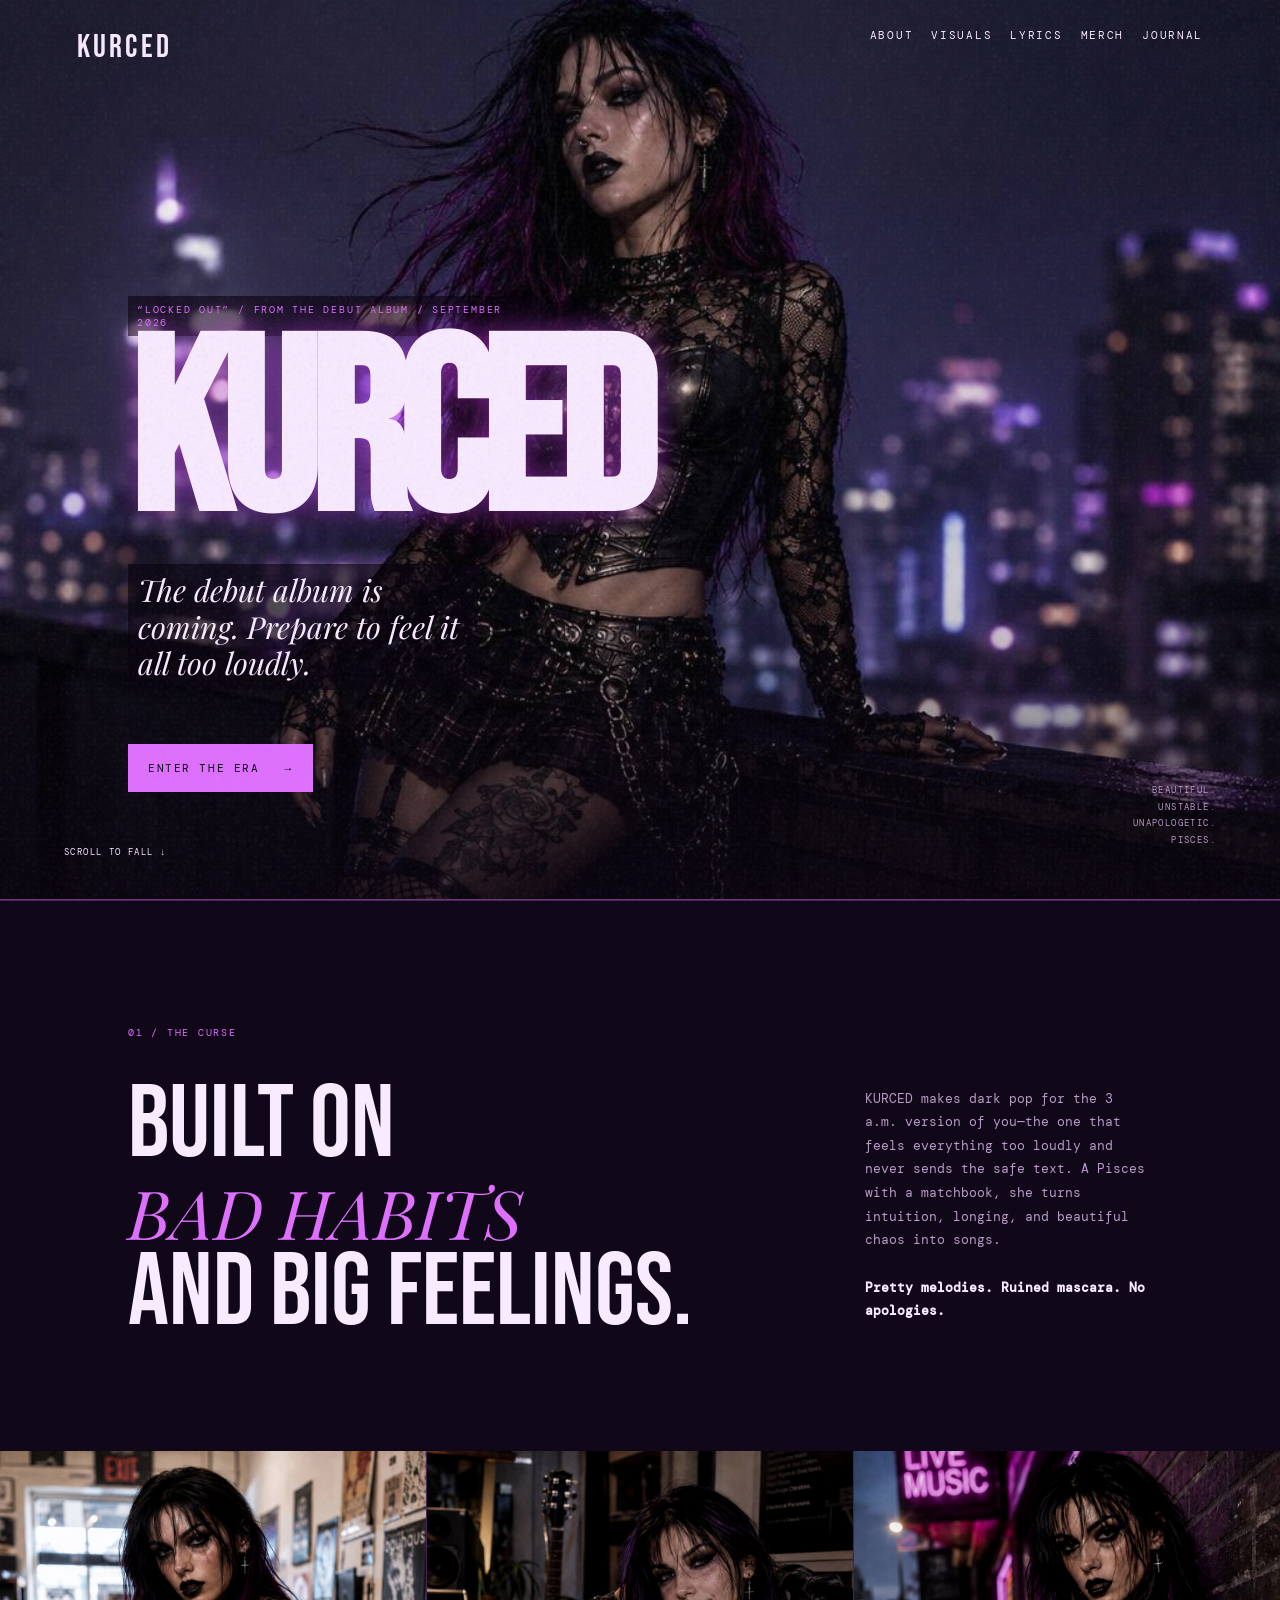
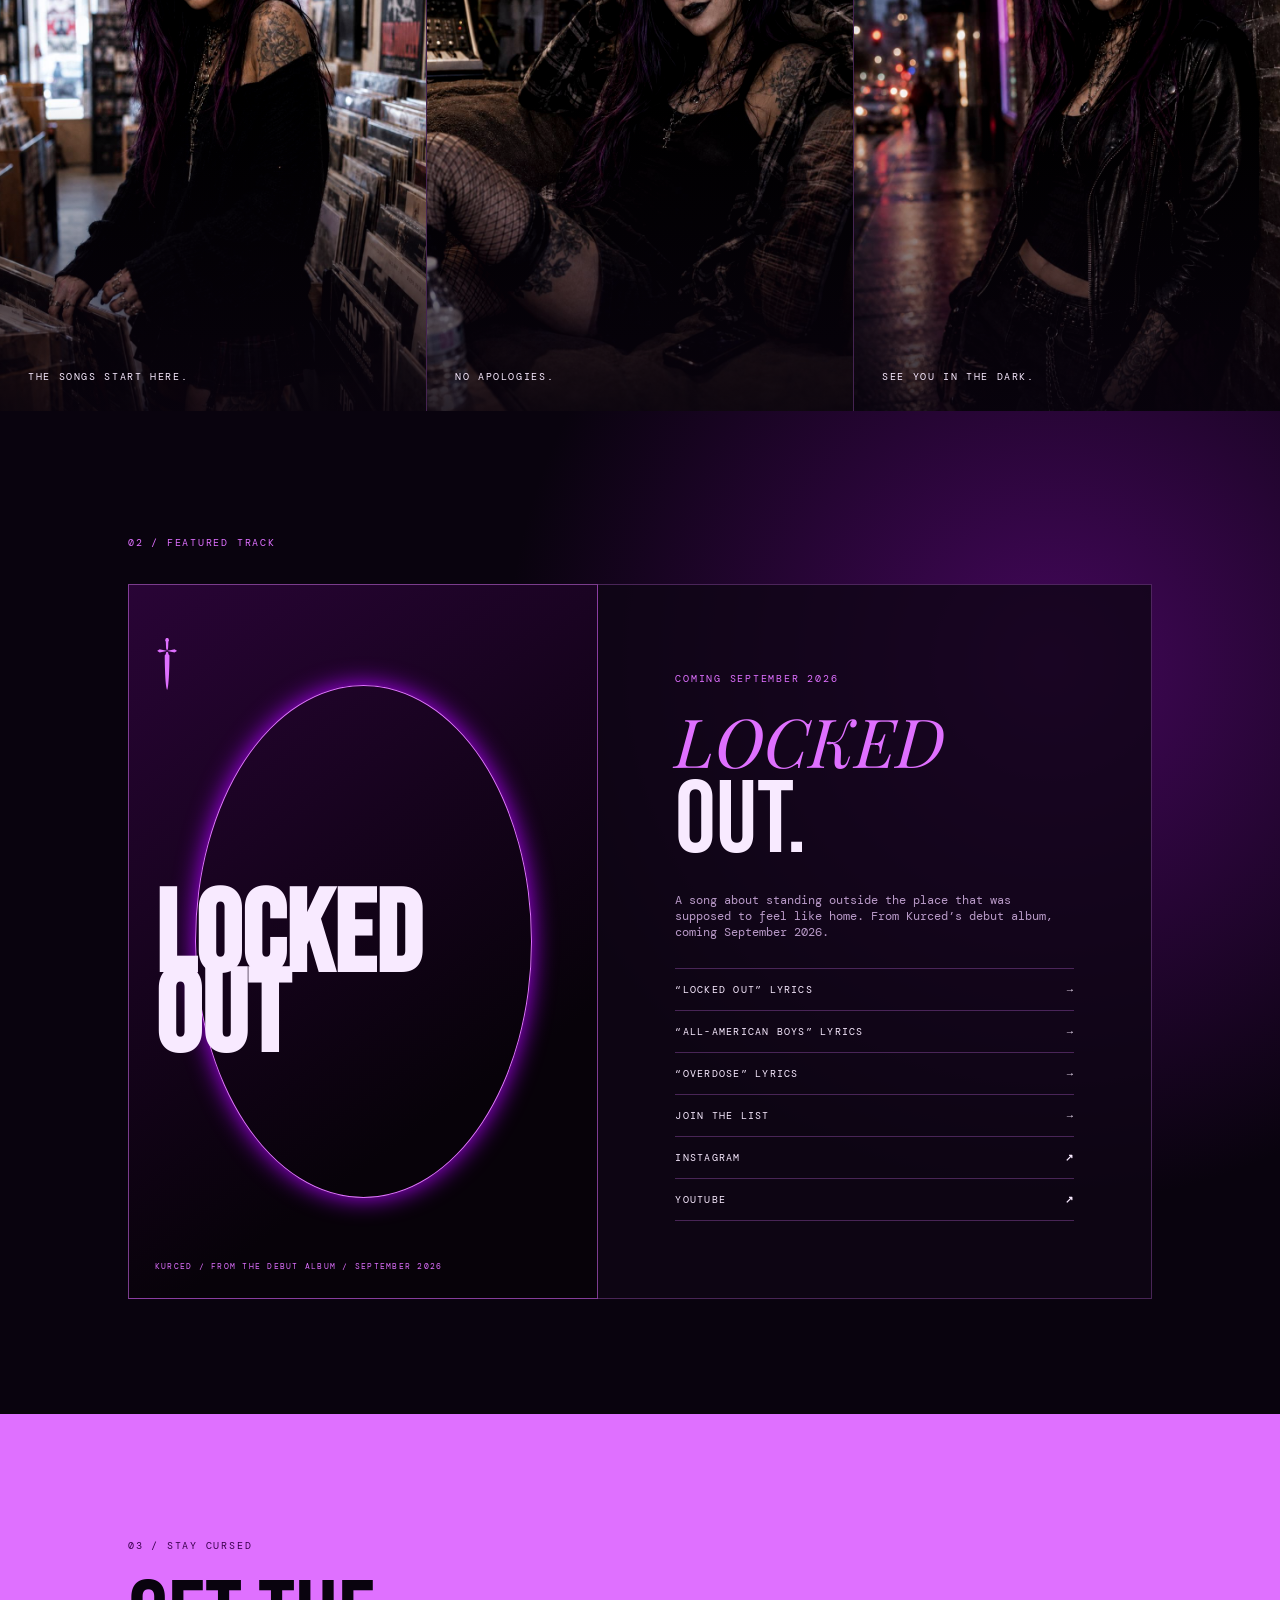
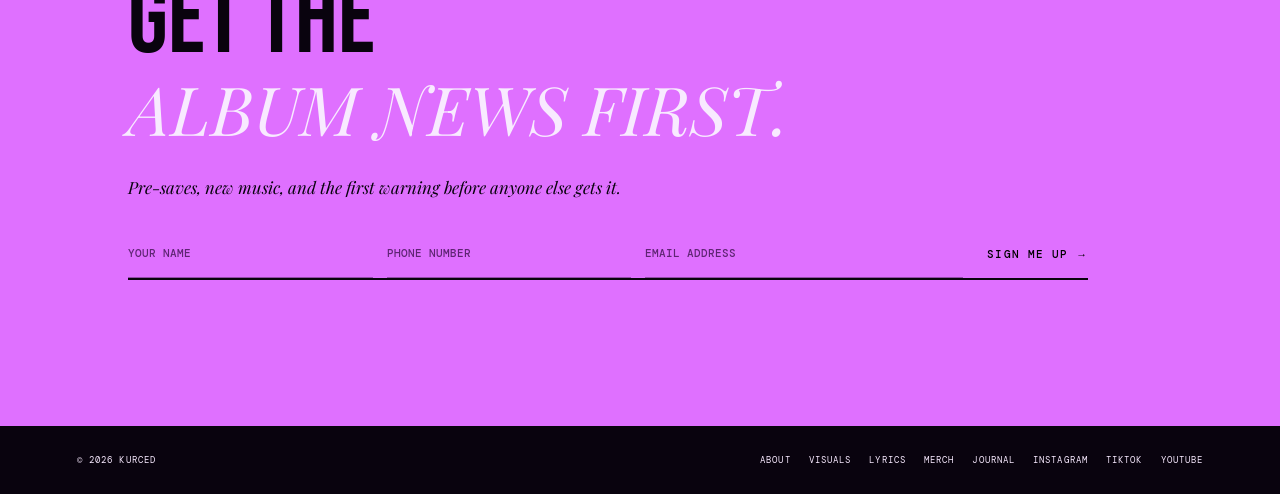
==== commit 1af269a7: "Keep Kurced portraits in frame" ====
--- a/index.html
+++ b/index.html
@@ -1,5 +1,5 @@
 <!doctype html>
-<html lang="en"><head><meta charset="utf-8"><meta name="viewport" content="width=device-width,initial-scale=1"><meta name="theme-color" content="#09030e"><meta name="description" content="KURCED — “Locked Out,” from the debut album coming September 2026."><title>KURCED — “Locked Out” — September 2026</title><link rel="preconnect" href="https://fonts.googleapis.com"><link rel="preconnect" href="https://fonts.gstatic.com" crossorigin><link href="https://fonts.googleapis.com/css2?family=Bebas+Neue&family=DM+Mono:wght@400;500&family=Playfair+Display:ital,wght@0,700;1,700&display=swap" rel="stylesheet"><link rel="stylesheet" href="styles.css?v=20260726-0930"></head>
+<html lang="en"><head><meta charset="utf-8"><meta name="viewport" content="width=device-width,initial-scale=1"><meta name="theme-color" content="#09030e"><meta name="description" content="KURCED — “Locked Out,” from the debut album coming September 2026."><title>KURCED — “Locked Out” — September 2026</title><link rel="preconnect" href="https://fonts.googleapis.com"><link rel="preconnect" href="https://fonts.gstatic.com" crossorigin><link href="https://fonts.googleapis.com/css2?family=Bebas+Neue&family=DM+Mono:wght@400;500&family=Playfair+Display:ital,wght@0,700;1,700&display=swap" rel="stylesheet"><link rel="stylesheet" href="styles.css?v=20260728-0826"></head>
 <body><div class="noise"></div><header><a class="logo" href="#top">KURCED</a><nav><a href="about.html">ABOUT</a><a href="visuals.html">VISUALS</a><a href="lyrics.html">LYRICS</a><a href="merch.html">MERCH</a><a href="journal.html">JOURNAL</a></nav></header><main id="top">
 <section class="hero"><div class="copy"><p class="eyebrow">“LOCKED OUT” / FROM THE DEBUT ALBUM / SEPTEMBER 2026</p><h1>KURCED</h1><p class="tagline">The debut album is coming. Prepare to feel it all too loudly.</p><a class="cta" href="#listen">ENTER THE ERA <b>→</b></a></div><div class="hero-photo"><img src="assets/kurced-rooftop-hero.jpg" alt="Kurced on a rain-soaked rooftop overlooking a violet city skyline at night"></div><p class="aside">BEAUTIFUL.<br>UNSTABLE.<br>UNAPOLOGETIC.<br>PISCES.</p><a class="scroll" href="#about">SCROLL TO FALL ↓</a></section>
 <section class="about" id="about"><p class="eyebrow">01 / THE CURSE</p><div><h2>BUILT ON<br><em>BAD HABITS</em><br>AND BIG FEELINGS.</h2><p>KURCED makes dark pop for the 3 a.m. version of you—the one that feels everything too loudly and never sends the safe text. A Pisces with a matchbook, she turns intuition, longing, and beautiful chaos into songs.<br><br><strong>Pretty melodies. Ruined mascara. No apologies.</strong></p></div></section>
--- a/styles.css
+++ b/styles.css
@@ -1 +1 @@
-:root{--ink:#09030e;--paper:#f8eaff;--pink:#df70ff;--muted:#b99ac8;--line:#bd66db55}*{box-sizing:border-box}html{scroll-behavior:smooth}body{margin:0;background:var(--ink);color:var(--paper);font-family:'DM Mono',monospace}a{color:inherit;text-decoration:none}.noise{position:fixed;inset:0;pointer-events:none;opacity:.08;z-index:5;background-image:url("data:image/svg+xml,%3Csvg viewBox='0 0 180 180' xmlns='http://www.w3.org/2000/svg'%3E%3Cfilter id='n'%3E%3CfeTurbulence baseFrequency='.9' numOctaves='4'/%3E%3C/filter%3E%3Crect width='100%25' height='100%25' filter='url(%23n)'/%3E%3C/svg%3E")}header{position:absolute;z-index:3;top:0;left:0;right:0;padding:28px clamp(24px,6vw,90px);display:flex;justify-content:space-between;font-size:.67rem;letter-spacing:.16em}.logo,h1,h2,.art b{font-family:'Bebas Neue',sans-serif}.logo{font-size:2rem;letter-spacing:.1em}header nav{display:flex;gap:18px}.hero{min-height:100svh;padding:130px clamp(24px,10vw,150px) 70px;display:flex;align-items:center;position:relative;overflow:hidden}.copy{z-index:2;max-width:630px}.eyebrow{font-size:.65rem;letter-spacing:.17em;color:var(--pink)}h1{font-size:clamp(7rem,19vw,18rem);letter-spacing:-.04em;line-height:.72;margin:15px 0 38px;text-shadow:0 0 30px #d342ff88}.tagline{font:italic clamp(1.2rem,2.4vw,1.9rem)/1.2 'Playfair Display',serif;max-width:350px}.cta{margin-top:24px;display:inline-flex;gap:25px;padding:17px 20px;background:var(--pink);color:var(--ink);font-size:.7rem;letter-spacing:.14em;transition:.2s}.cta:hover{background:var(--paper);transform:translateY(-3px)}.hero-photo{position:absolute;inset:0;width:100%;overflow:hidden;border-bottom:1px solid rgba(222,112,255,.45)}.hero-photo:after{content:'';position:absolute;inset:0;background:linear-gradient(0deg,rgba(9,3,14,.82) 0%,rgba(9,3,14,.18) 30%,rgba(9,3,14,.03) 65%)}.hero-photo img{width:100%;height:100%;object-fit:cover;object-position:center}.hero .copy{align-self:end;margin-bottom:38px;max-width:410px}.hero .copy .eyebrow{background:rgba(9,3,14,.62);padding:7px 9px}.hero .copy .tagline{background:rgba(9,3,14,.66);padding:8px 10px}.scene{position:absolute;right:0;top:0;width:min(68vw,900px);height:100%}.ring,.orb{position:absolute;border-radius:50%;left:48%;transform:translateX(-50%)}.ring{border:2px solid var(--pink);filter:drop-shadow(0 0 12px #b800ff);top:17%;width:min(47vw,570px);height:min(47vw,570px)}.ring.two{top:10%;width:min(57vw,700px);height:min(57vw,700px);opacity:.18}.orb{top:19%;width:min(44vw,535px);height:min(44vw,535px);background:radial-gradient(circle at 43% 34%,#32103f,#0c0510 58%,transparent 59%)}.figure{position:absolute;z-index:1;width:35%;height:58%;bottom:0;left:47%;transform:translateX(-50%);border-radius:48% 48% 0 0;background:linear-gradient(100deg,#060307,#461247,#070307);filter:drop-shadow(0 0 18px #8e14c4)}.figure:before{content:'';position:absolute;top:-23%;left:20%;width:62%;height:43%;border-radius:48%;background:radial-gradient(circle at 64% 36%,#df98b7 0 5%,#713a52 18%,#180916 54%,transparent 55%)}.figure b{position:absolute;top:-15%;left:-16%;width:128%;height:67%;border-radius:52% 48% 35% 38%;background:linear-gradient(90deg,#030205,#1d0a1e,#020103);z-index:-1}.city{position:absolute;bottom:0;width:100%;height:18%;opacity:.6;background:repeating-linear-gradient(90deg,transparent 0 9px,#cb53fa 10px 11px,transparent 12px 21px),linear-gradient(#310342,#060208)}.aside,.scroll{position:absolute;bottom:42px;font-size:.58rem;letter-spacing:.15em;z-index:2}.aside{right:clamp(24px,5vw,80px);text-align:right;color:var(--muted);line-height:1.8}.scroll{left:clamp(24px,5vw,80px)}.about,.release,.signup{padding:115px clamp(24px,10vw,150px)}.about{background:#100718;border-top:1px solid var(--line)}.about>div{display:grid;grid-template-columns:1.3fr .55fr;gap:60px;align-items:end;margin-top:34px}h2{font-size:clamp(3.5rem,8vw,8rem);line-height:.82;font-weight:400;margin:0}h2 em{font-family:'Playfair Display',serif;font-size:.66em;color:var(--pink)}.about div p{color:var(--muted);font-size:.82rem;line-height:1.8}.about strong{color:var(--paper)}.artist-gallery{display:grid;grid-template-columns:repeat(3,1fr);gap:1px;background:var(--line)}.artist-gallery figure{margin:0;min-height:560px;position:relative;overflow:hidden;background:var(--ink)}.artist-gallery img{width:100%;height:100%;object-fit:cover;position:absolute;inset:0;filter:saturate(.9) contrast(1.06);transition:transform .6s ease}.artist-gallery figure:hover img{transform:scale(1.04)}.artist-gallery figcaption{position:absolute;bottom:28px;left:28px;font-size:.64rem;letter-spacing:.16em;z-index:1}.artist-gallery figure:after{content:'';position:absolute;inset:45% 0 0;background:linear-gradient(transparent,rgba(9,3,14,.85))}.release{background:radial-gradient(circle at 82% 25%,#43075a,transparent 42%),var(--ink)}.release-card{margin-top:35px;max-width:1080px;display:grid;grid-template-columns:.85fr 1fr}.art{min-height:420px;padding:26px;background:linear-gradient(145deg,#290436,#070209 72%);border:1px solid #df70ff88;display:flex;flex-direction:column;justify-content:space-between;position:relative;overflow:hidden}.art:after{content:'';position:absolute;inset:14%;border:1px solid var(--pink);border-radius:50%;box-shadow:0 0 25px #ad00fa}.art span{color:var(--pink);font:4rem 'Playfair Display';z-index:1}.art b{font-size:clamp(4.5rem,9vw,8rem);line-height:.7;z-index:1}.art small{z-index:1;color:var(--pink);font-size:.52rem;letter-spacing:.15em}.details{padding:clamp(30px,6vw,78px);border:1px solid var(--line);border-left:0;background:#0e0615c9;display:flex;flex-direction:column;justify-content:center}.details>p:not(.eyebrow){color:var(--muted);font-size:.78rem;margin:28px 0}.details>a{border-top:1px solid var(--line);padding:14px 0;font-size:.65rem;letter-spacing:.12em;display:flex;justify-content:space-between}.details>a:last-child{border-bottom:1px solid var(--line)}.signup{background:var(--pink);color:var(--ink)}.signup .eyebrow{color:#3a004e}.signup h2{margin:28px 0 42px}.signup h2 em{color:var(--paper)}form{max-width:720px;border-bottom:2px solid var(--ink);display:flex}#signup-form{max-width:960px;display:grid;grid-template-columns:1fr 1fr 1.3fr auto;gap:0 14px}#signup-form input{border-bottom:1px solid rgba(7,3,11,.35)}#signup-form button{padding:0 0 0 10px;white-space:nowrap}.signup-copy{font:italic 1.05rem/1.45 'Playfair Display',serif;max-width:560px;margin:-15px 0 30px}input{flex:1;min-width:0;padding:17px 0;border:0;background:transparent;outline:0;font:500 .7rem 'DM Mono';color:var(--ink)}input::placeholder{color:#20002eaa}button{border:0;background:transparent;font:500 .67rem 'DM Mono';letter-spacing:.1em;cursor:pointer;padding-left:15px}.sr{position:absolute;clip:rect(0,0,0,0)}#notice{font-size:.65rem;min-height:1em}footer{padding:28px clamp(24px,6vw,90px);display:flex;justify-content:space-between;font-size:.57rem;letter-spacing:.12em}footer nav{display:flex;gap:18px}.journal-nav{position:relative;border-bottom:1px solid var(--line)}.visuals{max-width:1400px;margin:0 auto;padding:100px clamp(24px,6vw,90px)}.visuals>h1{font-size:clamp(6rem,15vw,14rem);margin:18px 0}.visuals>p:last-of-type{color:var(--muted);font:italic 1.2rem/1.45 'Playfair Display',serif;max-width:520px;margin-bottom:48px}.visual-grid{columns:3 280px;column-gap:10px}.visual-grid img{display:block;width:100%;margin:0 0 10px;break-inside:avoid;filter:saturate(.92) contrast(1.06);transition:filter .25s}.visual-grid img:hover{filter:saturate(1.1) contrast(1.12)}.track-hub{max-width:1200px;margin:0 auto;padding:100px clamp(24px,8vw,110px)}.track-hub>h1{font-size:clamp(6rem,15vw,14rem);margin:18px 0}.track-intro{color:var(--muted);font:italic 1.25rem/1.4 'Playfair Display',serif;margin:0 0 55px}.cover-release{display:grid;grid-template-columns:1.15fr .85fr;align-items:end;gap:clamp(30px,7vw,110px);padding:0 0 72px;border-bottom:1px solid var(--line)}.cover-release h2{font-size:clamp(4.2rem,9vw,8.5rem);line-height:.82;margin:16px 0 25px}.cover-release p:not(.eyebrow){max-width:370px;color:var(--muted);font:italic 1.1rem/1.5 'Playfair Display',serif;margin-bottom:28px}.album-cover{width:100%;display:block;box-shadow:18px 20px 0 #6d24a955}.single-cover-grid{display:grid;grid-template-columns:repeat(5,1fr);gap:14px;padding:42px 0}.single-cover-grid a{display:block;overflow:hidden;background:#21072e;aspect-ratio:1}.single-cover-grid img{width:100%;height:100%;object-fit:cover;display:block;transition:transform .35s ease}.single-cover-grid a:hover img{transform:scale(1.045)}.track-grid{display:grid;grid-template-columns:repeat(2,1fr);gap:1px;background:var(--line)}.track-card{min-height:360px;padding:30px;position:relative;display:flex;flex-direction:column;justify-content:flex-end;overflow:hidden;background:#18071f}.track-card:before{content:'';position:absolute;inset:0;background:linear-gradient(135deg,#2e0a39,#08030d);transition:transform .35s}.track-card:hover:before{transform:scale(1.05)}.track-card>*{position:relative;z-index:1}.track-card span,.track-card b{font-size:.6rem;letter-spacing:.15em;color:var(--pink)}.track-card h2{font-size:clamp(3.4rem,6vw,6rem);margin:16px 0}.track-card p{color:var(--muted);font-size:.78rem;line-height:1.7;max-width:310px}.track-card b{margin-top:22px;color:var(--paper)}.track-card--locked:before{background:linear-gradient(135deg,#401054,#09030e)}.track-card--boys:before{background:linear-gradient(135deg,#27122e,#08030d)}.track-card--overdose:before{background:linear-gradient(135deg,#18212b,#09030e)}.track-card--seen:before{background:linear-gradient(135deg,#35121d,#09030e)}.track-card--medicine:before{background:linear-gradient(135deg,#122f38,#09030e)}.track-card--soon:before{background:linear-gradient(135deg,#140617,#09030e)}.lyrics{max-width:900px;margin:0 auto;padding:100px clamp(24px,8vw,110px)}.lyrics>h1{font-size:clamp(6rem,15vw,14rem);margin:18px 0;line-height:.72}.lyrics-subtitle{color:var(--muted);font:italic 1.2rem 'Playfair Display',serif;margin-bottom:18px}.support-note{border-left:2px solid var(--pink);color:var(--muted);font-size:.72rem;line-height:1.7;margin:0 0 50px;max-width:600px;padding-left:15px}.support-note strong{color:var(--paper)}.lyrics-sheet{border-top:1px solid var(--line);max-width:640px}.lyrics-sheet section{border-bottom:1px solid var(--line);padding:32px 0}.lyrics-sheet section>p:not(.post-meta){color:var(--paper);font:italic 1.05rem/1.9 'Playfair Display',serif}.lyrics>.cta{margin-top:45px}.journal{max-width:1100px;margin:0 auto;padding:100px clamp(24px,8vw,110px)}.journal>h1{font-size:clamp(6rem,15vw,14rem);margin:18px 0}.journal-intro{max-width:500px;color:var(--muted);font:italic 1.25rem/1.4 'Playfair Display',serif;margin-bottom:85px}.journal article{border-top:1px solid var(--line);padding:48px 0;max-width:760px}.post-meta{font-size:.62rem;letter-spacing:.15em;color:var(--pink)}.journal article h2{font-size:clamp(2.8rem,6vw,5.5rem);margin:15px 0 25px}.journal article>p:not(.post-meta){color:var(--muted);font-size:.82rem;line-height:1.9;max-width:640px}.journal article>p:not(.post-meta):first-of-type{color:var(--paper)}.journal article .cta{margin-top:14px}.about-page,.merch-page{padding-top:0}.about-hero{min-height:790px;display:grid;grid-template-columns:1fr 1fr;align-items:end;padding:145px clamp(24px,10vw,150px) 75px;gap:clamp(35px,8vw,130px);background:radial-gradient(circle at 73% 28%,#4d0b61,transparent 42%),#0a030f}.about-hero h1,.merch-hero h1{font-size:clamp(6rem,14vw,14rem);line-height:.72;margin:20px 0 30px}.about-lede,.merch-hero>p:not(.eyebrow){font:italic 1.25rem/1.4 'Playfair Display',serif;max-width:390px;color:var(--muted)}.about-hero figure{height:min(58vw,670px);margin:0;position:relative;overflow:hidden;border:1px solid var(--line)}.about-hero figure:after{content:'';position:absolute;inset:50% 0 0;background:linear-gradient(transparent,#09030ec9)}.about-hero img{width:100%;height:100%;object-fit:cover;filter:saturate(.9) contrast(1.1)}.about-hero figcaption{position:absolute;z-index:1;left:20px;bottom:18px;font-size:.6rem;letter-spacing:.14em}.about-copy{padding:120px clamp(24px,10vw,150px);display:grid;grid-template-columns:.5fr 1fr;gap:55px;background:#120819}.section-label{font-size:.63rem;letter-spacing:.16em;color:var(--pink)}.about-copy h2,.about-era h2,.merch-cta h2{font-size:clamp(4rem,8vw,8.5rem);line-height:.8;margin:0 0 30px}.about-copy p{max-width:590px;color:var(--muted);font-size:.85rem;line-height:1.9}.about-copy p:first-of-type{color:var(--paper)}.about-era{padding:110px clamp(24px,10vw,150px);display:grid;grid-template-columns:1fr .82fr;gap:clamp(40px,10vw,160px);align-items:center;background:radial-gradient(circle at 5% 65%,#49065d,transparent 35%),var(--ink)}.about-era>div>p:not(.eyebrow){color:var(--muted);font:italic 1.1rem/1.6 'Playfair Display',serif;max-width:470px;margin-bottom:30px}.about-era img{display:block;width:100%;box-shadow:18px 20px 0 #6d24a955}.about-signup{margin:0}.merch-hero{min-height:640px;padding:155px clamp(24px,10vw,150px) 85px;display:flex;flex-direction:column;justify-content:end;background:radial-gradient(circle at 79% 24%,#5a096d,transparent 28%),radial-gradient(circle at 92% 80%,#e261ff22,transparent 32%),#100518}.merch-hero h1{margin-bottom:30px}.merch-hero .cta{align-self:flex-start}.merch-note{padding:38px clamp(24px,10vw,150px);display:grid;grid-template-columns:.5fr 1fr;gap:55px;border-top:1px solid var(--line);border-bottom:1px solid var(--line);background:#100718}.merch-note p{margin:0;max-width:620px;color:var(--muted);font:italic 1.05rem/1.55 'Playfair Display',serif}.product-grid{display:grid;grid-template-columns:repeat(5,1fr);gap:1px;background:var(--line)}.product-card{min-height:460px;position:relative;overflow:hidden;background:#1c0924;display:flex;align-items:end}.product-card:after{content:'';position:absolute;inset:45% 0 0;background:linear-gradient(transparent,#09030ef5)}.product-card img{position:absolute;inset:0;width:100%;height:100%;object-fit:cover;filter:saturate(.85) contrast(1.04);transition:transform .45s ease}.product-card:hover img{transform:scale(1.055)}.product-card>div{position:relative;z-index:1;padding:22px;width:100%}.product-card span{font-size:.55rem;letter-spacing:.13em;color:var(--pink)}.product-card h2{font-size:clamp(2.7rem,4.5vw,5rem);line-height:.78;margin:16px 0}.product-card p{margin:0;font-size:.7rem;letter-spacing:.12em}.merch-cta{padding:130px clamp(24px,10vw,150px);background:var(--pink);color:var(--ink)}.merch-cta .eyebrow{color:#400052}.merch-cta h2 em{color:var(--paper)}.merch-cta>p:not(.eyebrow){font:italic 1.1rem/1.5 'Playfair Display',serif;max-width:450px}.merch-cta .cta{background:var(--ink);color:var(--paper)}@media(max-width:720px){.hero{min-height:780px;padding-bottom:145px}.hero-photo{width:100%;right:auto;opacity:1}.hero .copy{align-self:end;margin:0 0 38px}.copy{margin-top:0}.artist-gallery{grid-template-columns:1fr}.artist-gallery figure{min-height:480px}.track-grid{grid-template-columns:1fr}.cover-release{grid-template-columns:1fr;gap:35px}.single-cover-grid{grid-template-columns:repeat(2,1fr)}.single-cover-grid a:last-child{grid-column:span 2;width:50%;justify-self:center}#signup-form{grid-template-columns:1fr}#signup-form button{padding:17px 0;text-align:left}.about,.release,.signup{padding-top:82px;padding-bottom:82px}.about>div,.release-card{grid-template-columns:1fr}.about>div{gap:25px}.details{border-left:1px solid var(--line);border-top:0}.art{min-height:350px}.about-hero,.about-era,.about-copy,.merch-note{grid-template-columns:1fr;padding-top:100px;padding-bottom:75px}.about-hero{min-height:880px}.about-hero figure{height:440px}.about-copy{gap:26px}.product-grid{grid-template-columns:1fr}.product-card{min-height:410px}.merch-hero{min-height:570px;padding-top:130px}.merch-note{gap:20px}.about-era img{max-width:500px}.merch-cta{padding-top:85px;padding-bottom:85px}footer{flex-direction:column;gap:15px}.aside{bottom:47px}.scroll{bottom:35px}}+:root{--ink:#09030e;--paper:#f8eaff;--pink:#df70ff;--muted:#b99ac8;--line:#bd66db55}*{box-sizing:border-box}html{scroll-behavior:smooth}body{margin:0;background:var(--ink);color:var(--paper);font-family:'DM Mono',monospace}a{color:inherit;text-decoration:none}.noise{position:fixed;inset:0;pointer-events:none;opacity:.08;z-index:5;background-image:url("data:image/svg+xml,%3Csvg viewBox='0 0 180 180' xmlns='http://www.w3.org/2000/svg'%3E%3Cfilter id='n'%3E%3CfeTurbulence baseFrequency='.9' numOctaves='4'/%3E%3C/filter%3E%3Crect width='100%25' height='100%25' filter='url(%23n)'/%3E%3C/svg%3E")}header{position:absolute;z-index:3;top:0;left:0;right:0;padding:28px clamp(24px,6vw,90px);display:flex;justify-content:space-between;font-size:.67rem;letter-spacing:.16em}.logo,h1,h2,.art b{font-family:'Bebas Neue',sans-serif}.logo{font-size:2rem;letter-spacing:.1em}header nav{display:flex;gap:18px}.hero{min-height:100svh;padding:130px clamp(24px,10vw,150px) 70px;display:flex;align-items:center;position:relative;overflow:hidden}.copy{z-index:2;max-width:630px}.eyebrow{font-size:.65rem;letter-spacing:.17em;color:var(--pink)}h1{font-size:clamp(7rem,19vw,18rem);letter-spacing:-.04em;line-height:.72;margin:15px 0 38px;text-shadow:0 0 30px #d342ff88}.tagline{font:italic clamp(1.2rem,2.4vw,1.9rem)/1.2 'Playfair Display',serif;max-width:350px}.cta{margin-top:24px;display:inline-flex;gap:25px;padding:17px 20px;background:var(--pink);color:var(--ink);font-size:.7rem;letter-spacing:.14em;transition:.2s}.cta:hover{background:var(--paper);transform:translateY(-3px)}.hero-photo{position:absolute;inset:0;width:100%;overflow:hidden;border-bottom:1px solid rgba(222,112,255,.45)}.hero-photo:after{content:'';position:absolute;inset:0;background:linear-gradient(0deg,rgba(9,3,14,.82) 0%,rgba(9,3,14,.18) 30%,rgba(9,3,14,.03) 65%)}.hero-photo img{width:100%;height:100%;object-fit:cover;object-position:center 12%}.hero .copy{align-self:end;margin-bottom:38px;max-width:410px}.hero .copy .eyebrow{background:rgba(9,3,14,.62);padding:7px 9px}.hero .copy .tagline{background:rgba(9,3,14,.66);padding:8px 10px}.scene{position:absolute;right:0;top:0;width:min(68vw,900px);height:100%}.ring,.orb{position:absolute;border-radius:50%;left:48%;transform:translateX(-50%)}.ring{border:2px solid var(--pink);filter:drop-shadow(0 0 12px #b800ff);top:17%;width:min(47vw,570px);height:min(47vw,570px)}.ring.two{top:10%;width:min(57vw,700px);height:min(57vw,700px);opacity:.18}.orb{top:19%;width:min(44vw,535px);height:min(44vw,535px);background:radial-gradient(circle at 43% 34%,#32103f,#0c0510 58%,transparent 59%)}.figure{position:absolute;z-index:1;width:35%;height:58%;bottom:0;left:47%;transform:translateX(-50%);border-radius:48% 48% 0 0;background:linear-gradient(100deg,#060307,#461247,#070307);filter:drop-shadow(0 0 18px #8e14c4)}.figure:before{content:'';position:absolute;top:-23%;left:20%;width:62%;height:43%;border-radius:48%;background:radial-gradient(circle at 64% 36%,#df98b7 0 5%,#713a52 18%,#180916 54%,transparent 55%)}.figure b{position:absolute;top:-15%;left:-16%;width:128%;height:67%;border-radius:52% 48% 35% 38%;background:linear-gradient(90deg,#030205,#1d0a1e,#020103);z-index:-1}.city{position:absolute;bottom:0;width:100%;height:18%;opacity:.6;background:repeating-linear-gradient(90deg,transparent 0 9px,#cb53fa 10px 11px,transparent 12px 21px),linear-gradient(#310342,#060208)}.aside,.scroll{position:absolute;bottom:42px;font-size:.58rem;letter-spacing:.15em;z-index:2}.aside{right:clamp(24px,5vw,80px);text-align:right;color:var(--muted);line-height:1.8}.scroll{left:clamp(24px,5vw,80px)}.about,.release,.signup{padding:115px clamp(24px,10vw,150px)}.about{background:#100718;border-top:1px solid var(--line)}.about>div{display:grid;grid-template-columns:1.3fr .55fr;gap:60px;align-items:end;margin-top:34px}h2{font-size:clamp(3.5rem,8vw,8rem);line-height:.82;font-weight:400;margin:0}h2 em{font-family:'Playfair Display',serif;font-size:.66em;color:var(--pink)}.about div p{color:var(--muted);font-size:.82rem;line-height:1.8}.about strong{color:var(--paper)}.artist-gallery{display:grid;grid-template-columns:repeat(3,1fr);gap:1px;background:var(--line)}.artist-gallery figure{margin:0;min-height:560px;position:relative;overflow:hidden;background:var(--ink)}.artist-gallery img{width:100%;height:100%;object-fit:cover;object-position:center 12%;position:absolute;inset:0;filter:saturate(.9) contrast(1.06);transition:transform .6s ease}.artist-gallery figure:hover img{transform:scale(1.04)}.artist-gallery figcaption{position:absolute;bottom:28px;left:28px;font-size:.64rem;letter-spacing:.16em;z-index:1}.artist-gallery figure:after{content:'';position:absolute;inset:45% 0 0;background:linear-gradient(transparent,rgba(9,3,14,.85))}.release{background:radial-gradient(circle at 82% 25%,#43075a,transparent 42%),var(--ink)}.release-card{margin-top:35px;max-width:1080px;display:grid;grid-template-columns:.85fr 1fr}.art{min-height:420px;padding:26px;background:linear-gradient(145deg,#290436,#070209 72%);border:1px solid #df70ff88;display:flex;flex-direction:column;justify-content:space-between;position:relative;overflow:hidden}.art:after{content:'';position:absolute;inset:14%;border:1px solid var(--pink);border-radius:50%;box-shadow:0 0 25px #ad00fa}.art span{color:var(--pink);font:4rem 'Playfair Display';z-index:1}.art b{font-size:clamp(4.5rem,9vw,8rem);line-height:.7;z-index:1}.art small{z-index:1;color:var(--pink);font-size:.52rem;letter-spacing:.15em}.details{padding:clamp(30px,6vw,78px);border:1px solid var(--line);border-left:0;background:#0e0615c9;display:flex;flex-direction:column;justify-content:center}.details>p:not(.eyebrow){color:var(--muted);font-size:.78rem;margin:28px 0}.details>a{border-top:1px solid var(--line);padding:14px 0;font-size:.65rem;letter-spacing:.12em;display:flex;justify-content:space-between}.details>a:last-child{border-bottom:1px solid var(--line)}.signup{background:var(--pink);color:var(--ink)}.signup .eyebrow{color:#3a004e}.signup h2{margin:28px 0 42px}.signup h2 em{color:var(--paper)}form{max-width:720px;border-bottom:2px solid var(--ink);display:flex}#signup-form{max-width:960px;display:grid;grid-template-columns:1fr 1fr 1.3fr auto;gap:0 14px}#signup-form input{border-bottom:1px solid rgba(7,3,11,.35)}#signup-form button{padding:0 0 0 10px;white-space:nowrap}.signup-copy{font:italic 1.05rem/1.45 'Playfair Display',serif;max-width:560px;margin:-15px 0 30px}input{flex:1;min-width:0;padding:17px 0;border:0;background:transparent;outline:0;font:500 .7rem 'DM Mono';color:var(--ink)}input::placeholder{color:#20002eaa}button{border:0;background:transparent;font:500 .67rem 'DM Mono';letter-spacing:.1em;cursor:pointer;padding-left:15px}.sr{position:absolute;clip:rect(0,0,0,0)}#notice{font-size:.65rem;min-height:1em}footer{padding:28px clamp(24px,6vw,90px);display:flex;justify-content:space-between;font-size:.57rem;letter-spacing:.12em}footer nav{display:flex;gap:18px}.journal-nav{position:relative;border-bottom:1px solid var(--line)}.visuals{max-width:1400px;margin:0 auto;padding:100px clamp(24px,6vw,90px)}.visuals>h1{font-size:clamp(6rem,15vw,14rem);margin:18px 0}.visuals>p:last-of-type{color:var(--muted);font:italic 1.2rem/1.45 'Playfair Display',serif;max-width:520px;margin-bottom:48px}.visual-grid{columns:3 280px;column-gap:10px}.visual-grid img{display:block;width:100%;margin:0 0 10px;break-inside:avoid;filter:saturate(.92) contrast(1.06);transition:filter .25s}.visual-grid img:hover{filter:saturate(1.1) contrast(1.12)}.track-hub{max-width:1200px;margin:0 auto;padding:100px clamp(24px,8vw,110px)}.track-hub>h1{font-size:clamp(6rem,15vw,14rem);margin:18px 0}.track-intro{color:var(--muted);font:italic 1.25rem/1.4 'Playfair Display',serif;margin:0 0 55px}.cover-release{display:grid;grid-template-columns:1.15fr .85fr;align-items:end;gap:clamp(30px,7vw,110px);padding:0 0 72px;border-bottom:1px solid var(--line)}.cover-release h2{font-size:clamp(4.2rem,9vw,8.5rem);line-height:.82;margin:16px 0 25px}.cover-release p:not(.eyebrow){max-width:370px;color:var(--muted);font:italic 1.1rem/1.5 'Playfair Display',serif;margin-bottom:28px}.album-cover{width:100%;display:block;box-shadow:18px 20px 0 #6d24a955}.single-cover-grid{display:grid;grid-template-columns:repeat(5,1fr);gap:14px;padding:42px 0}.single-cover-grid a{display:block;overflow:hidden;background:#21072e;aspect-ratio:1}.single-cover-grid img{width:100%;height:100%;object-fit:cover;display:block;transition:transform .35s ease}.single-cover-grid a:hover img{transform:scale(1.045)}.track-grid{display:grid;grid-template-columns:repeat(2,1fr);gap:1px;background:var(--line)}.track-card{min-height:360px;padding:30px;position:relative;display:flex;flex-direction:column;justify-content:flex-end;overflow:hidden;background:#18071f}.track-card:before{content:'';position:absolute;inset:0;background:linear-gradient(135deg,#2e0a39,#08030d);transition:transform .35s}.track-card:hover:before{transform:scale(1.05)}.track-card>*{position:relative;z-index:1}.track-card span,.track-card b{font-size:.6rem;letter-spacing:.15em;color:var(--pink)}.track-card h2{font-size:clamp(3.4rem,6vw,6rem);margin:16px 0}.track-card p{color:var(--muted);font-size:.78rem;line-height:1.7;max-width:310px}.track-card b{margin-top:22px;color:var(--paper)}.track-card--locked:before{background:linear-gradient(135deg,#401054,#09030e)}.track-card--boys:before{background:linear-gradient(135deg,#27122e,#08030d)}.track-card--overdose:before{background:linear-gradient(135deg,#18212b,#09030e)}.track-card--seen:before{background:linear-gradient(135deg,#35121d,#09030e)}.track-card--medicine:before{background:linear-gradient(135deg,#122f38,#09030e)}.track-card--soon:before{background:linear-gradient(135deg,#140617,#09030e)}.lyrics{max-width:900px;margin:0 auto;padding:100px clamp(24px,8vw,110px)}.lyrics>h1{font-size:clamp(6rem,15vw,14rem);margin:18px 0;line-height:.72}.lyrics-subtitle{color:var(--muted);font:italic 1.2rem 'Playfair Display',serif;margin-bottom:18px}.support-note{border-left:2px solid var(--pink);color:var(--muted);font-size:.72rem;line-height:1.7;margin:0 0 50px;max-width:600px;padding-left:15px}.support-note strong{color:var(--paper)}.lyrics-sheet{border-top:1px solid var(--line);max-width:640px}.lyrics-sheet section{border-bottom:1px solid var(--line);padding:32px 0}.lyrics-sheet section>p:not(.post-meta){color:var(--paper);font:italic 1.05rem/1.9 'Playfair Display',serif}.lyrics>.cta{margin-top:45px}.journal{max-width:1100px;margin:0 auto;padding:100px clamp(24px,8vw,110px)}.journal>h1{font-size:clamp(6rem,15vw,14rem);margin:18px 0}.journal-intro{max-width:500px;color:var(--muted);font:italic 1.25rem/1.4 'Playfair Display',serif;margin-bottom:85px}.journal article{border-top:1px solid var(--line);padding:48px 0;max-width:760px}.post-meta{font-size:.62rem;letter-spacing:.15em;color:var(--pink)}.journal article h2{font-size:clamp(2.8rem,6vw,5.5rem);margin:15px 0 25px}.journal article>p:not(.post-meta){color:var(--muted);font-size:.82rem;line-height:1.9;max-width:640px}.journal article>p:not(.post-meta):first-of-type{color:var(--paper)}.journal article .cta{margin-top:14px}.about-page,.merch-page{padding-top:0}.about-hero{min-height:790px;display:grid;grid-template-columns:1fr 1fr;align-items:end;padding:145px clamp(24px,10vw,150px) 75px;gap:clamp(35px,8vw,130px);background:radial-gradient(circle at 73% 28%,#4d0b61,transparent 42%),#0a030f}.about-hero h1,.merch-hero h1{font-size:clamp(6rem,14vw,14rem);line-height:.72;margin:20px 0 30px}.about-lede,.merch-hero>p:not(.eyebrow){font:italic 1.25rem/1.4 'Playfair Display',serif;max-width:390px;color:var(--muted)}.about-hero figure{height:min(58vw,670px);margin:0;position:relative;overflow:hidden;border:1px solid var(--line)}.about-hero figure:after{content:'';position:absolute;inset:50% 0 0;background:linear-gradient(transparent,#09030ec9)}.about-hero img{width:100%;height:100%;object-fit:cover;object-position:center 12%;filter:saturate(.9) contrast(1.1)}.about-hero figcaption{position:absolute;z-index:1;left:20px;bottom:18px;font-size:.6rem;letter-spacing:.14em}.about-copy{padding:120px clamp(24px,10vw,150px);display:grid;grid-template-columns:.5fr 1fr;gap:55px;background:#120819}.section-label{font-size:.63rem;letter-spacing:.16em;color:var(--pink)}.about-copy h2,.about-era h2,.merch-cta h2{font-size:clamp(4rem,8vw,8.5rem);line-height:.8;margin:0 0 30px}.about-copy p{max-width:590px;color:var(--muted);font-size:.85rem;line-height:1.9}.about-copy p:first-of-type{color:var(--paper)}.about-era{padding:110px clamp(24px,10vw,150px);display:grid;grid-template-columns:1fr .82fr;gap:clamp(40px,10vw,160px);align-items:center;background:radial-gradient(circle at 5% 65%,#49065d,transparent 35%),var(--ink)}.about-era>div>p:not(.eyebrow){color:var(--muted);font:italic 1.1rem/1.6 'Playfair Display',serif;max-width:470px;margin-bottom:30px}.about-era img{display:block;width:100%;box-shadow:18px 20px 0 #6d24a955}.about-signup{margin:0}.merch-hero{min-height:640px;padding:155px clamp(24px,10vw,150px) 85px;display:flex;flex-direction:column;justify-content:end;background:radial-gradient(circle at 79% 24%,#5a096d,transparent 28%),radial-gradient(circle at 92% 80%,#e261ff22,transparent 32%),#100518}.merch-hero h1{margin-bottom:30px}.merch-hero .cta{align-self:flex-start}.merch-note{padding:38px clamp(24px,10vw,150px);display:grid;grid-template-columns:.5fr 1fr;gap:55px;border-top:1px solid var(--line);border-bottom:1px solid var(--line);background:#100718}.merch-note p{margin:0;max-width:620px;color:var(--muted);font:italic 1.05rem/1.55 'Playfair Display',serif}.product-grid{display:grid;grid-template-columns:repeat(5,1fr);gap:1px;background:var(--line)}.product-card{min-height:460px;position:relative;overflow:hidden;background:#1c0924;display:flex;align-items:end}.product-card:after{content:'';position:absolute;inset:45% 0 0;background:linear-gradient(transparent,#09030ef5)}.product-card img{position:absolute;inset:0;width:100%;height:100%;object-fit:cover;object-position:center 12%;filter:saturate(.85) contrast(1.04);transition:transform .45s ease}.product-card:hover img{transform:scale(1.055)}.product-card>div{position:relative;z-index:1;padding:22px;width:100%}.product-card span{font-size:.55rem;letter-spacing:.13em;color:var(--pink)}.product-card h2{font-size:clamp(2.7rem,4.5vw,5rem);line-height:.78;margin:16px 0}.product-card p{margin:0;font-size:.7rem;letter-spacing:.12em}.merch-cta{padding:130px clamp(24px,10vw,150px);background:var(--pink);color:var(--ink)}.merch-cta .eyebrow{color:#400052}.merch-cta h2 em{color:var(--paper)}.merch-cta>p:not(.eyebrow){font:italic 1.1rem/1.5 'Playfair Display',serif;max-width:450px}.merch-cta .cta{background:var(--ink);color:var(--paper)}@media(max-width:720px){.hero{min-height:780px;padding-bottom:145px}.hero-photo{width:100%;right:auto;opacity:1}.hero .copy{align-self:end;margin:0 0 38px}.copy{margin-top:0}.artist-gallery{grid-template-columns:1fr}.artist-gallery figure{min-height:480px}.track-grid{grid-template-columns:1fr}.cover-release{grid-template-columns:1fr;gap:35px}.single-cover-grid{grid-template-columns:repeat(2,1fr)}.single-cover-grid a:last-child{grid-column:span 2;width:50%;justify-self:center}#signup-form{grid-template-columns:1fr}#signup-form button{padding:17px 0;text-align:left}.about,.release,.signup{padding-top:82px;padding-bottom:82px}.about>div,.release-card{grid-template-columns:1fr}.about>div{gap:25px}.details{border-left:1px solid var(--line);border-top:0}.art{min-height:350px}.about-hero,.about-era,.about-copy,.merch-note{grid-template-columns:1fr;padding-top:100px;padding-bottom:75px}.about-hero{min-height:880px}.about-hero figure{height:440px}.about-copy{gap:26px}.product-grid{grid-template-columns:1fr}.product-card{min-height:410px}.merch-hero{min-height:570px;padding-top:130px}.merch-note{gap:20px}.about-era img{max-width:500px}.merch-cta{padding-top:85px;padding-bottom:85px}footer{flex-direction:column;gap:15px}.aside{bottom:47px}.scroll{bottom:35px}}
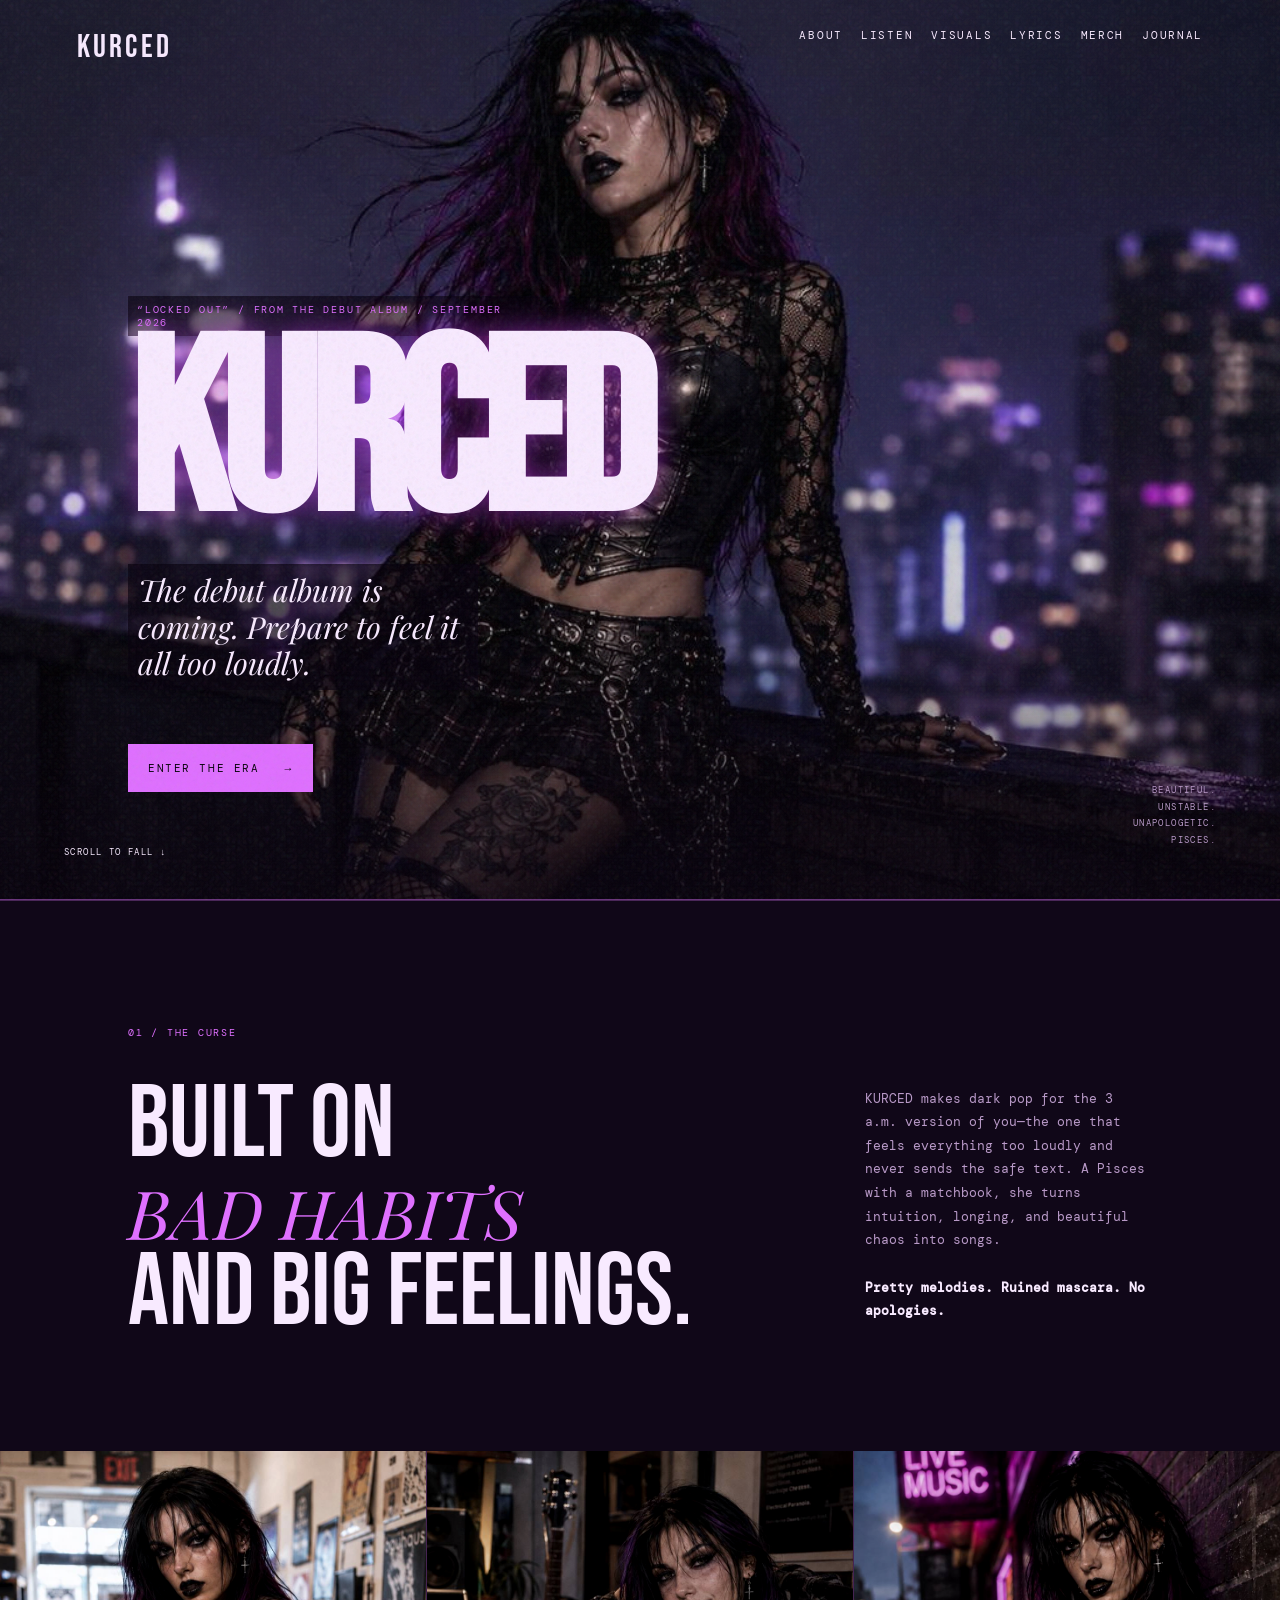
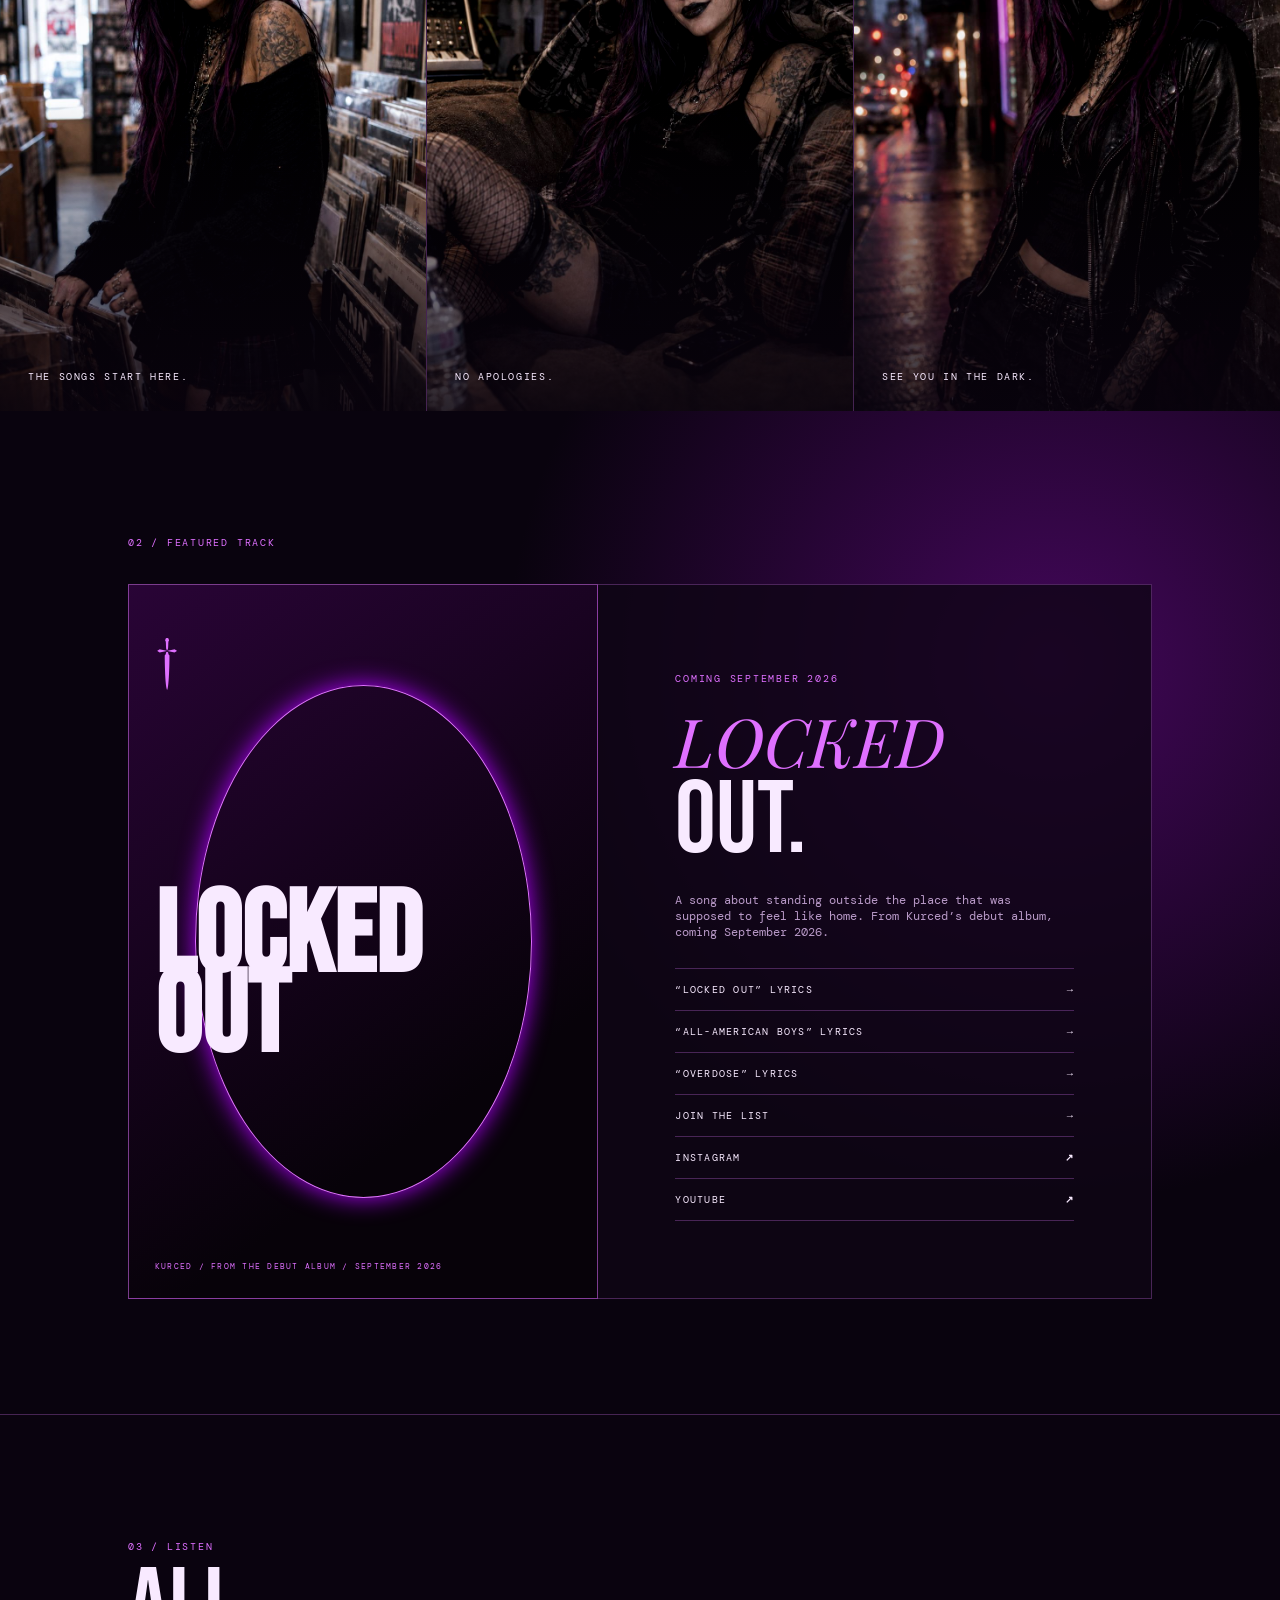
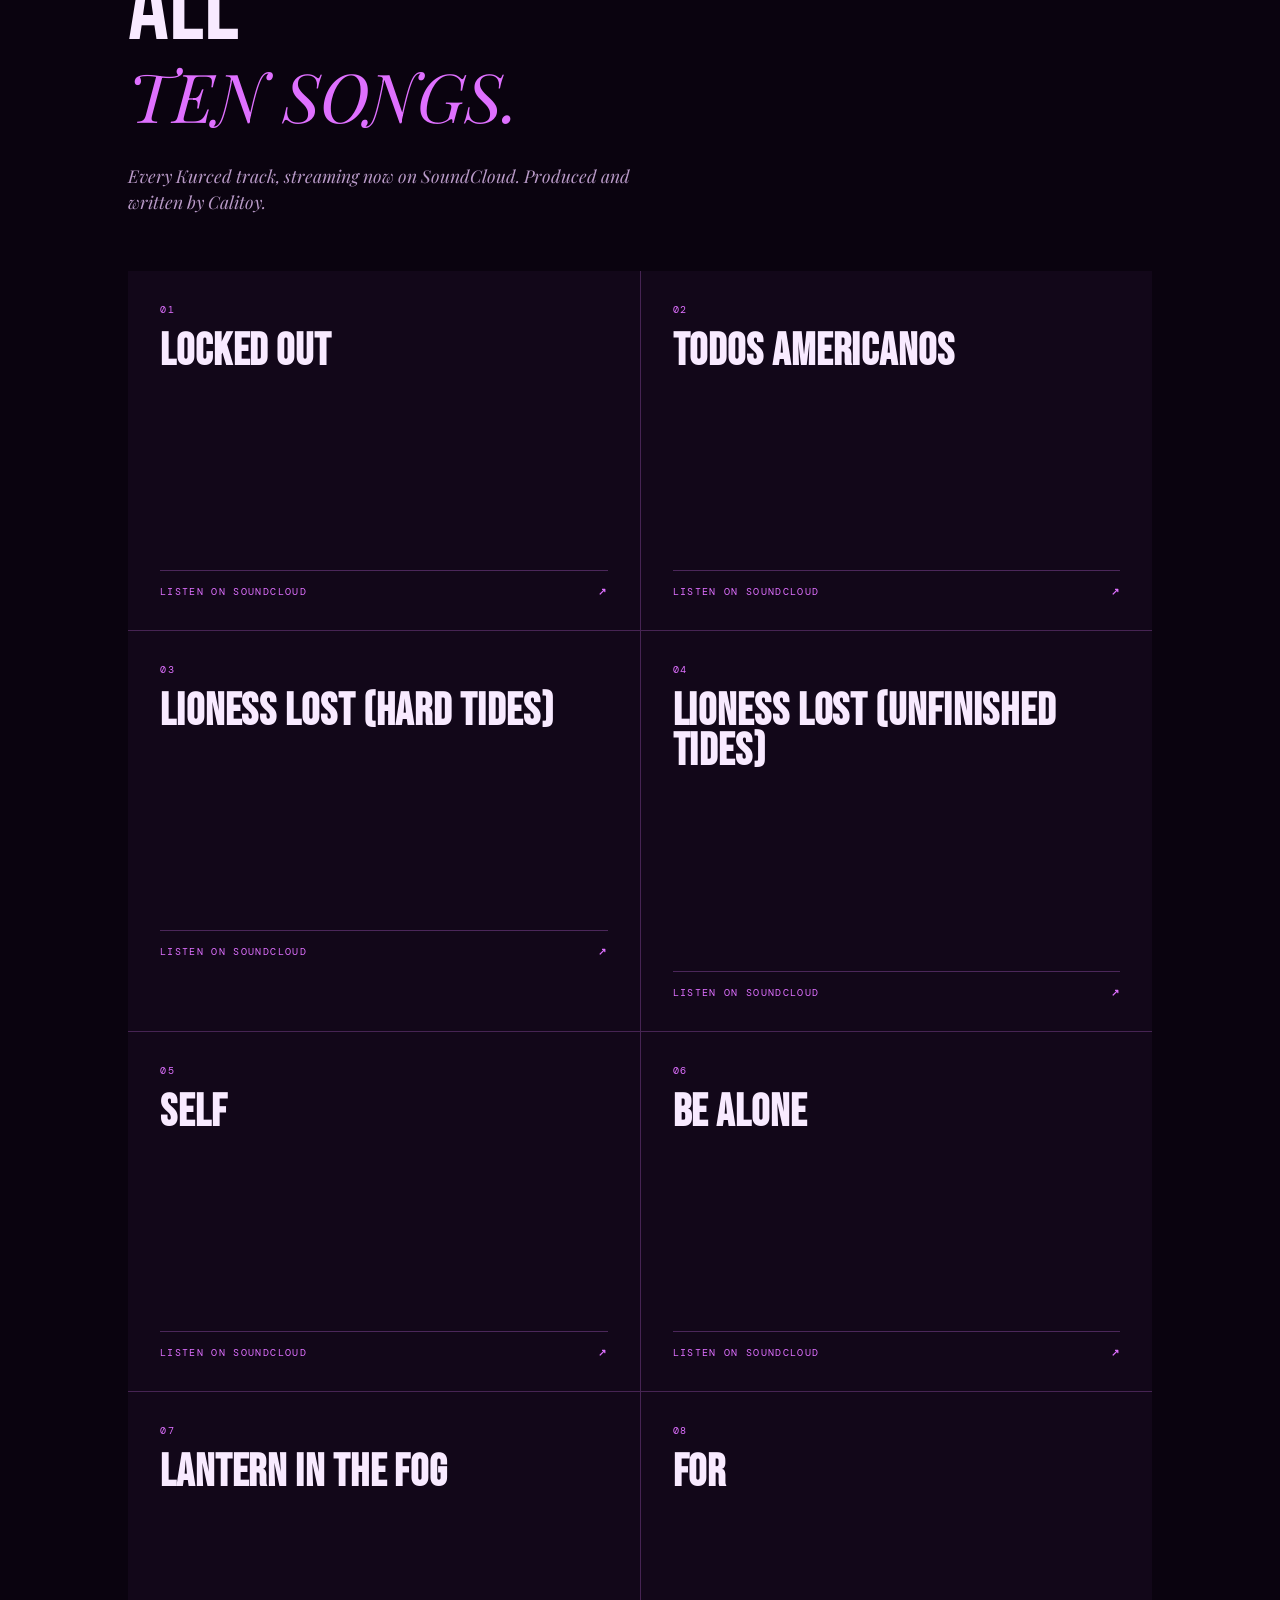
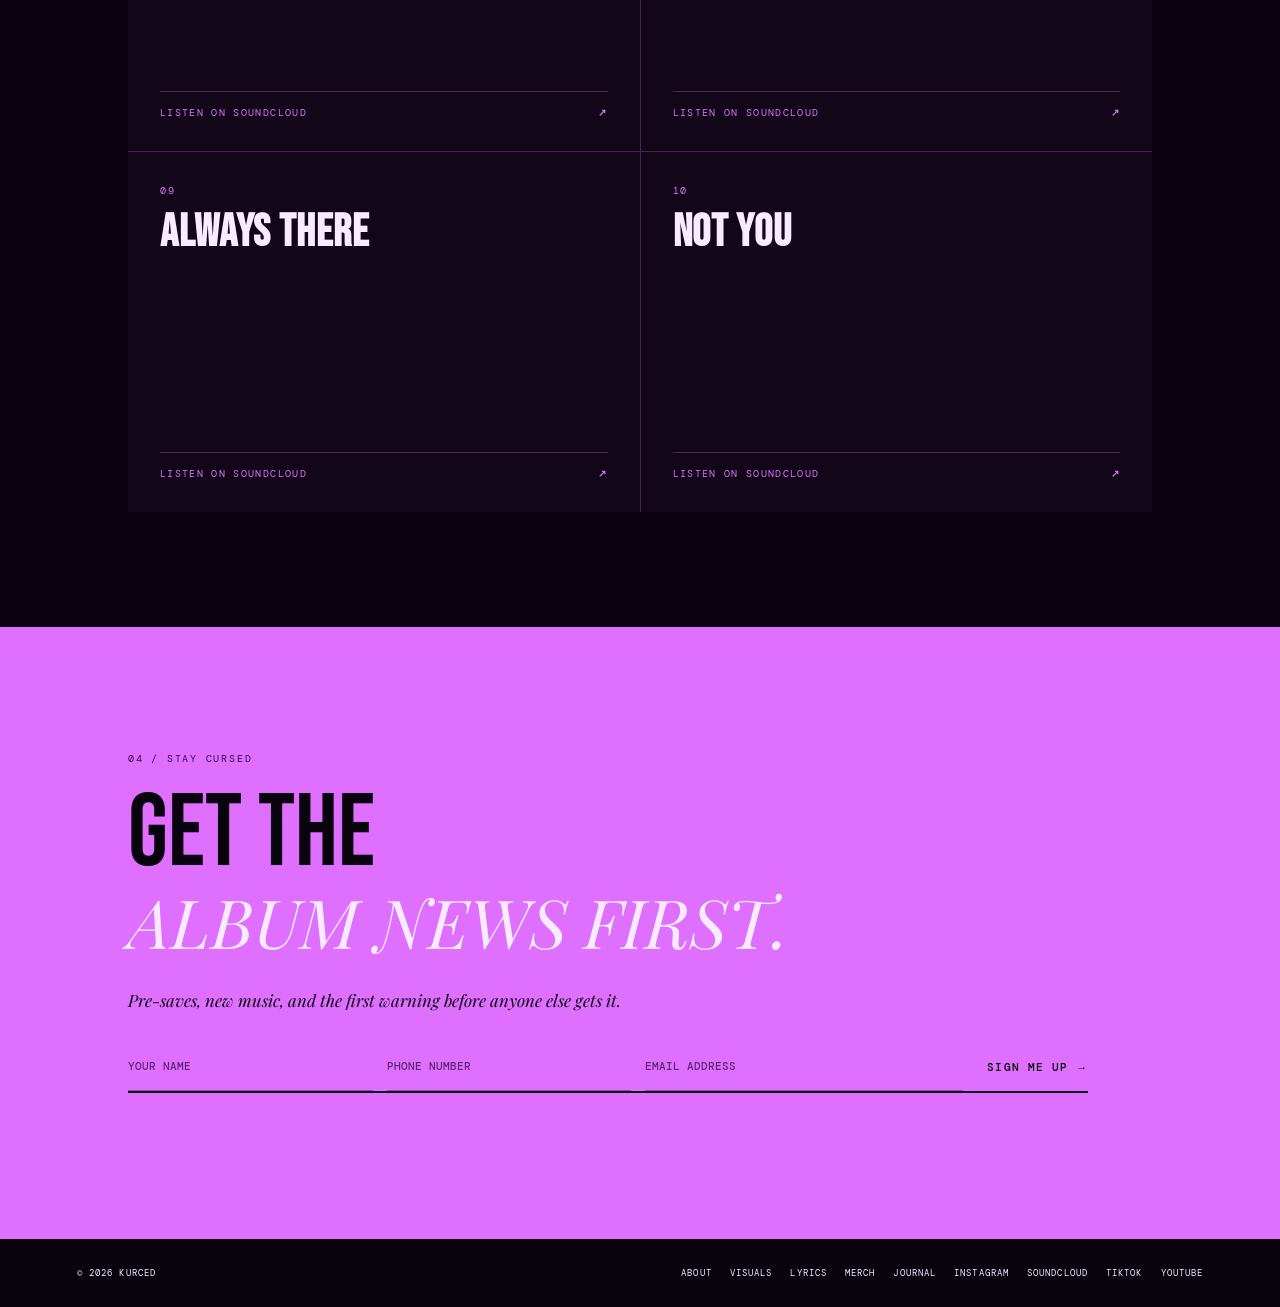
==== commit 5f8910f8: "Add all 10 Kurced SoundCloud track embeds to listen section" ====
--- a/index.html
+++ b/index.html
@@ -1,7 +1,32 @@
 <!doctype html>
 <html lang="en"><head><meta charset="utf-8"><meta name="viewport" content="width=device-width,initial-scale=1"><meta name="theme-color" content="#09030e"><meta name="description" content="KURCED — “Locked Out,” from the debut album coming September 2026."><title>KURCED — “Locked Out” — September 2026</title><link rel="preconnect" href="https://fonts.googleapis.com"><link rel="preconnect" href="https://fonts.gstatic.com" crossorigin><link href="https://fonts.googleapis.com/css2?family=Bebas+Neue&family=DM+Mono:wght@400;500&family=Playfair+Display:ital,wght@0,700;1,700&display=swap" rel="stylesheet"><link rel="stylesheet" href="styles.css?v=20260728-0826"></head>
-<body><div class="noise"></div><header><a class="logo" href="#top">KURCED</a><nav><a href="about.html">ABOUT</a><a href="visuals.html">VISUALS</a><a href="lyrics.html">LYRICS</a><a href="merch.html">MERCH</a><a href="journal.html">JOURNAL</a></nav></header><main id="top">
+<body><div class="noise"></div><header><a class="logo" href="#top">KURCED</a><nav><a href="about.html">ABOUT</a><a href="#music">LISTEN</a><a href="visuals.html">VISUALS</a><a href="lyrics.html">LYRICS</a><a href="merch.html">MERCH</a><a href="journal.html">JOURNAL</a></nav></header><main id="top">
 <section class="hero"><div class="copy"><p class="eyebrow">“LOCKED OUT” / FROM THE DEBUT ALBUM / SEPTEMBER 2026</p><h1>KURCED</h1><p class="tagline">The debut album is coming. Prepare to feel it all too loudly.</p><a class="cta" href="#listen">ENTER THE ERA <b>→</b></a></div><div class="hero-photo"><img src="assets/kurced-rooftop-hero.jpg" alt="Kurced on a rain-soaked rooftop overlooking a violet city skyline at night"></div><p class="aside">BEAUTIFUL.<br>UNSTABLE.<br>UNAPOLOGETIC.<br>PISCES.</p><a class="scroll" href="#about">SCROLL TO FALL ↓</a></section>
 <section class="about" id="about"><p class="eyebrow">01 / THE CURSE</p><div><h2>BUILT ON<br><em>BAD HABITS</em><br>AND BIG FEELINGS.</h2><p>KURCED makes dark pop for the 3 a.m. version of you—the one that feels everything too loudly and never sends the safe text. A Pisces with a matchbook, she turns intuition, longing, and beautiful chaos into songs.<br><br><strong>Pretty melodies. Ruined mascara. No apologies.</strong></p></div></section>
 <section class="artist-gallery" aria-label="Kurced visual world"><figure><img src="assets/visuals/kurced-1.jpg" alt="Kurced in a record store"><figcaption>THE SONGS START HERE.</figcaption></figure><figure><img src="assets/visuals/kurced-2.jpg" alt="Kurced in the recording studio"><figcaption>NO APOLOGIES.</figcaption></figure><figure><img src="assets/visuals/kurced-4.jpg" alt="Kurced outside a live music venue at night"><figcaption>SEE YOU IN THE DARK.</figcaption></figure></section><section class="release" id="listen"><p class="eyebrow">02 / FEATURED TRACK</p><div class="release-card"><div class="art"><span>†</span><b>LOCKED<br>OUT</b><small>KURCED / FROM THE DEBUT ALBUM / SEPTEMBER 2026</small></div><div class="details"><p class="eyebrow">COMING SEPTEMBER 2026</p><h2><em>LOCKED</em><br>OUT.</h2><p>A song about standing outside the place that was supposed to feel like home. From Kurced’s debut album, coming September 2026.</p><!-- Replace # with confirmed pre-save and platform URLs before launch. --><a href="locked-out.html">“LOCKED OUT” LYRICS <b>→</b></a><a href="all-american-boys.html">“ALL-AMERICAN BOYS” LYRICS <b>→</b></a><a href="overdose.html">“OVERDOSE” LYRICS <b>→</b></a><a href="#updates">JOIN THE LIST <b>→</b></a><a href="https://www.instagram.com/KurcedGrl/" target="_blank" rel="noopener noreferrer">INSTAGRAM <b>↗</b></a><a href="#">YOUTUBE <b>↗</b></a></div></div></section>
-<section class="signup" id="updates"><p class="eyebrow">03 / STAY CURSED</p><h2>GET THE<br><em>ALBUM NEWS FIRST.</em></h2><p class="signup-copy">Pre-saves, new music, and the first warning before anyone else gets it.</p><form id="signup-form" action="https://script.google.com/macros/s/AKfycbyC0iO8RJDxu5yrHY2rrRgenq9IqJkTQz8rOKvynB4hgKGzPBoZIz1hsrAQN8prL14s/exec" method="post" target="signup-response"><label class="sr" for="name">Name</label><input id="name" name="name" type="text" placeholder="YOUR NAME" required><label class="sr" for="phone">Phone number</label><input id="phone" name="phone" type="tel" placeholder="PHONE NUMBER" required><label class="sr" for="email">Email address</label><input id="email" name="email" type="email" placeholder="EMAIL ADDRESS" required><input name="source" type="hidden" value="kurced-website"><button type="submit">SIGN ME UP →</button></form><iframe class="sr" name="signup-response" title="Mailing list signup response"></iframe><p id="notice" aria-live="polite"></p></section></main><footer><span>© <span id="year"></span> KURCED</span><nav><a href="about.html">ABOUT</a><a href="visuals.html">VISUALS</a><a href="lyrics.html">LYRICS</a><a href="merch.html">MERCH</a><a href="journal.html">JOURNAL</a><a href="https://www.instagram.com/KurcedGrl/" target="_blank" rel="noopener noreferrer">INSTAGRAM</a><a href="#">TIKTOK</a><a href="#">YOUTUBE</a></nav></footer><script src="script.js?v=20260726-0930"></script></body></html>+<section class="listen" id="music"><p class="eyebrow">03 / LISTEN</p><h2>ALL<br><em>TEN SONGS.</em></h2><p class="listen-intro">Every Kurced track, streaming now on SoundCloud. Produced and written by Calitoy.</p><div class="sc-grid"><div class="sc-track"><span>01</span><h3>LOCKED OUT</h3><iframe allow="autoplay" src="https://w.soundcloud.com/player/?url=https%3A%2F%2Fsoundcloud.com%2Fcalitoy%2Flocked-out-wav&color=%23df70ff&auto_play=false&show_artwork=true&visual=false"></iframe><a href="https://soundcloud.com/calitoy/locked-out-wav" target="_blank" rel="noopener noreferrer">LISTEN ON SOUNDCLOUD <b>↗</b></a></div><div class="sc-track"><span>02</span><h3>TODOS AMERICANOS</h3><iframe allow="autoplay" src="https://w.soundcloud.com/player/?url=https%3A%2F%2Fsoundcloud.com%2Fcalitoy%2Ftodos-americanos&color=%23df70ff&auto_play=false&show_artwork=true&visual=false"></iframe><a href="https://soundcloud.com/calitoy/todos-americanos" target="_blank" rel="noopener noreferrer">LISTEN ON SOUNDCLOUD <b>↗</b></a></div><div class="sc-track"><span>03</span><h3>LIONESS LOST (HARD TIDES)</h3><iframe allow="autoplay" src="https://w.soundcloud.com/player/?url=https%3A%2F%2Fsoundcloud.com%2Fcalitoy%2Flioness-lost-hard-tides&color=%23df70ff&auto_play=false&show_artwork=true&visual=false"></iframe><a href="https://soundcloud.com/calitoy/lioness-lost-hard-tides" target="_blank" rel="noopener noreferrer">LISTEN ON SOUNDCLOUD <b>↗</b></a></div><div class="sc-track"><span>04</span><h3>LIONESS LOST (UNFINISHED TIDES)</h3><iframe allow="autoplay" src="https://w.soundcloud.com/player/?url=https%3A%2F%2Fsoundcloud.com%2Fcalitoy%2Flioness-lost-unfinished-tides&color=%23df70ff&auto_play=false&show_artwork=true&visual=false"></iframe><a href="https://soundcloud.com/calitoy/lioness-lost-unfinished-tides" target="_blank" rel="noopener noreferrer">LISTEN ON SOUNDCLOUD <b>↗</b></a></div><div class="sc-track"><span>05</span><h3>SELF</h3><iframe allow="autoplay" src="https://w.soundcloud.com/player/?url=https%3A%2F%2Fsoundcloud.com%2Fcalitoy%2Fself&color=%23df70ff&auto_play=false&show_artwork=true&visual=false"></iframe><a href="https://soundcloud.com/calitoy/self" target="_blank" rel="noopener noreferrer">LISTEN ON SOUNDCLOUD <b>↗</b></a></div><div class="sc-track"><span>06</span><h3>BE ALONE</h3><iframe allow="autoplay" src="https://w.soundcloud.com/player/?url=https%3A%2F%2Fsoundcloud.com%2Fcalitoy%2Fbe-alone&color=%23df70ff&auto_play=false&show_artwork=true&visual=false"></iframe><a href="https://soundcloud.com/calitoy/be-alone" target="_blank" rel="noopener noreferrer">LISTEN ON SOUNDCLOUD <b>↗</b></a></div><div class="sc-track"><span>07</span><h3>LANTERN IN THE FOG</h3><iframe allow="autoplay" src="https://w.soundcloud.com/player/?url=https%3A%2F%2Fsoundcloud.com%2Fcalitoy%2Flantern-in-the-fog&color=%23df70ff&auto_play=false&show_artwork=true&visual=false"></iframe><a href="https://soundcloud.com/calitoy/lantern-in-the-fog" target="_blank" rel="noopener noreferrer">LISTEN ON SOUNDCLOUD <b>↗</b></a></div><div class="sc-track"><span>08</span><h3>FOR</h3><iframe allow="autoplay" src="https://w.soundcloud.com/player/?url=https%3A%2F%2Fsoundcloud.com%2Fcalitoy%2Ffor&color=%23df70ff&auto_play=false&show_artwork=true&visual=false"></iframe><a href="https://soundcloud.com/calitoy/for" target="_blank" rel="noopener noreferrer">LISTEN ON SOUNDCLOUD <b>↗</b></a></div><div class="sc-track"><span>09</span><h3>ALWAYS THERE</h3><iframe allow="autoplay" src="https://w.soundcloud.com/player/?url=https%3A%2F%2Fsoundcloud.com%2Fcalitoy%2Falways-there&color=%23df70ff&auto_play=false&show_artwork=true&visual=false"></iframe><a href="https://soundcloud.com/calitoy/always-there" target="_blank" rel="noopener noreferrer">LISTEN ON SOUNDCLOUD <b>↗</b></a></div><div class="sc-track"><span>10</span><h3>NOT YOU</h3><iframe allow="autoplay" src="https://w.soundcloud.com/player/?url=https%3A%2F%2Fsoundcloud.com%2Fcalitoy%2Fnot-you&color=%23df70ff&auto_play=false&show_artwork=true&visual=false"></iframe><a href="https://soundcloud.com/calitoy/not-you" target="_blank" rel="noopener noreferrer">LISTEN ON SOUNDCLOUD <b>↗</b></a></div></div></section>
+<section class="signup" id="updates"><p class="eyebrow">04 / STAY CURSED</p><h2>GET THE<br><em>ALBUM NEWS FIRST.</em></h2><p class="signup-copy">Pre-saves, new music, and the first warning before anyone else gets it.</p><form id="signup-form" action="https://script.google.com/macros/s/AKfycbyC0iO8RJDxu5yrHY2rrRgenq9IqJkTQz8rOKvynB4hgKGzPBoZIz1hsrAQN8prL14s/exec" method="post" target="signup-response"><label class="sr" for="name">Name</label><input id="name" name="name" type="text" placeholder="YOUR NAME" required><label class="sr" for="phone">Phone number</label><input id="phone" name="phone" type="tel" placeholder="PHONE NUMBER" required><label class="sr" for="email">Email address</label><input id="email" name="email" type="email" placeholder="EMAIL ADDRESS" required><input name="source" type="hidden" value="kurced-website"><button type="submit">SIGN ME UP →</button></form><iframe class="sr" name="signup-response" title="Mailing list signup response"></iframe><p id="notice" aria-live="polite"></p></section></main><footer><span>© <span id="year"></span> KURCED</span><nav><a href="about.html">ABOUT</a><a href="visuals.html">VISUALS</a><a href="lyrics.html">LYRICS</a><a href="merch.html">MERCH</a><a href="journal.html">JOURNAL</a><a href="https://www.instagram.com/KurcedGrl/" target="_blank" rel="noopener noreferrer">INSTAGRAM</a><a href="https://soundcloud.com/calitoy" target="_blank" rel="noopener noreferrer">SOUNDCLOUD</a><a href="#">TIKTOK</a><a href="#">YOUTUBE</a></nav></footer><script src="script.js?v=20260726-0930"></script>
+<script>
+document.querySelectorAll('form').forEach(function(form){
+  if(form.dataset.wired) return;
+  form.dataset.wired='1';
+  form.addEventListener('submit',async function(e){
+    e.preventDefault();
+    var emailInput=form.querySelector('input[type=email]')||form.querySelector('input[name=email]');
+    var nameInput=form.querySelector('input[name=name]')||form.querySelector('input[name=first_name]');
+    var phoneInput=form.querySelector('input[name=phone]')||form.querySelector('input[type=tel]');
+    if(!emailInput||!emailInput.value){alert('Please enter your email.');return;}
+    var btn=form.querySelector('button[type=submit]')||form.querySelector('button');
+    var origText=btn?btn.textContent:'';
+    if(btn){btn.textContent='...';btn.disabled=true;}
+    try{
+      var r=await fetch('https://email-capture.calitoy.workers.dev',{method:'POST',headers:{'Content-Type':'application/json'},body:JSON.stringify({email:emailInput.value,name:nameInput?nameInput.value:'',phone:phoneInput?phoneInput.value:'',source:'kurced.com'})});
+      var d=await r.json();
+      if(d.success){form.innerHTML='<p style="text-align:center;padding:20px;font-size:1.1em;color:var(--pink);">You are in. Stay cursed.</p>';}
+      else{alert(d.error||'Something went wrong.');if(btn){btn.textContent=origText;btn.disabled=false;}}
+    }catch(err){alert('Network error.');if(btn){btn.textContent=origText;btn.disabled=false;}}
+  });
+});
+</script>
+
+</body></html>
--- a/styles.css
+++ b/styles.css
@@ -1 +1 @@
-:root{--ink:#09030e;--paper:#f8eaff;--pink:#df70ff;--muted:#b99ac8;--line:#bd66db55}*{box-sizing:border-box}html{scroll-behavior:smooth}body{margin:0;background:var(--ink);color:var(--paper);font-family:'DM Mono',monospace}a{color:inherit;text-decoration:none}.noise{position:fixed;inset:0;pointer-events:none;opacity:.08;z-index:5;background-image:url("data:image/svg+xml,%3Csvg viewBox='0 0 180 180' xmlns='http://www.w3.org/2000/svg'%3E%3Cfilter id='n'%3E%3CfeTurbulence baseFrequency='.9' numOctaves='4'/%3E%3C/filter%3E%3Crect width='100%25' height='100%25' filter='url(%23n)'/%3E%3C/svg%3E")}header{position:absolute;z-index:3;top:0;left:0;right:0;padding:28px clamp(24px,6vw,90px);display:flex;justify-content:space-between;font-size:.67rem;letter-spacing:.16em}.logo,h1,h2,.art b{font-family:'Bebas Neue',sans-serif}.logo{font-size:2rem;letter-spacing:.1em}header nav{display:flex;gap:18px}.hero{min-height:100svh;padding:130px clamp(24px,10vw,150px) 70px;display:flex;align-items:center;position:relative;overflow:hidden}.copy{z-index:2;max-width:630px}.eyebrow{font-size:.65rem;letter-spacing:.17em;color:var(--pink)}h1{font-size:clamp(7rem,19vw,18rem);letter-spacing:-.04em;line-height:.72;margin:15px 0 38px;text-shadow:0 0 30px #d342ff88}.tagline{font:italic clamp(1.2rem,2.4vw,1.9rem)/1.2 'Playfair Display',serif;max-width:350px}.cta{margin-top:24px;display:inline-flex;gap:25px;padding:17px 20px;background:var(--pink);color:var(--ink);font-size:.7rem;letter-spacing:.14em;transition:.2s}.cta:hover{background:var(--paper);transform:translateY(-3px)}.hero-photo{position:absolute;inset:0;width:100%;overflow:hidden;border-bottom:1px solid rgba(222,112,255,.45)}.hero-photo:after{content:'';position:absolute;inset:0;background:linear-gradient(0deg,rgba(9,3,14,.82) 0%,rgba(9,3,14,.18) 30%,rgba(9,3,14,.03) 65%)}.hero-photo img{width:100%;height:100%;object-fit:cover;object-position:center 12%}.hero .copy{align-self:end;margin-bottom:38px;max-width:410px}.hero .copy .eyebrow{background:rgba(9,3,14,.62);padding:7px 9px}.hero .copy .tagline{background:rgba(9,3,14,.66);padding:8px 10px}.scene{position:absolute;right:0;top:0;width:min(68vw,900px);height:100%}.ring,.orb{position:absolute;border-radius:50%;left:48%;transform:translateX(-50%)}.ring{border:2px solid var(--pink);filter:drop-shadow(0 0 12px #b800ff);top:17%;width:min(47vw,570px);height:min(47vw,570px)}.ring.two{top:10%;width:min(57vw,700px);height:min(57vw,700px);opacity:.18}.orb{top:19%;width:min(44vw,535px);height:min(44vw,535px);background:radial-gradient(circle at 43% 34%,#32103f,#0c0510 58%,transparent 59%)}.figure{position:absolute;z-index:1;width:35%;height:58%;bottom:0;left:47%;transform:translateX(-50%);border-radius:48% 48% 0 0;background:linear-gradient(100deg,#060307,#461247,#070307);filter:drop-shadow(0 0 18px #8e14c4)}.figure:before{content:'';position:absolute;top:-23%;left:20%;width:62%;height:43%;border-radius:48%;background:radial-gradient(circle at 64% 36%,#df98b7 0 5%,#713a52 18%,#180916 54%,transparent 55%)}.figure b{position:absolute;top:-15%;left:-16%;width:128%;height:67%;border-radius:52% 48% 35% 38%;background:linear-gradient(90deg,#030205,#1d0a1e,#020103);z-index:-1}.city{position:absolute;bottom:0;width:100%;height:18%;opacity:.6;background:repeating-linear-gradient(90deg,transparent 0 9px,#cb53fa 10px 11px,transparent 12px 21px),linear-gradient(#310342,#060208)}.aside,.scroll{position:absolute;bottom:42px;font-size:.58rem;letter-spacing:.15em;z-index:2}.aside{right:clamp(24px,5vw,80px);text-align:right;color:var(--muted);line-height:1.8}.scroll{left:clamp(24px,5vw,80px)}.about,.release,.signup{padding:115px clamp(24px,10vw,150px)}.about{background:#100718;border-top:1px solid var(--line)}.about>div{display:grid;grid-template-columns:1.3fr .55fr;gap:60px;align-items:end;margin-top:34px}h2{font-size:clamp(3.5rem,8vw,8rem);line-height:.82;font-weight:400;margin:0}h2 em{font-family:'Playfair Display',serif;font-size:.66em;color:var(--pink)}.about div p{color:var(--muted);font-size:.82rem;line-height:1.8}.about strong{color:var(--paper)}.artist-gallery{display:grid;grid-template-columns:repeat(3,1fr);gap:1px;background:var(--line)}.artist-gallery figure{margin:0;min-height:560px;position:relative;overflow:hidden;background:var(--ink)}.artist-gallery img{width:100%;height:100%;object-fit:cover;object-position:center 12%;position:absolute;inset:0;filter:saturate(.9) contrast(1.06);transition:transform .6s ease}.artist-gallery figure:hover img{transform:scale(1.04)}.artist-gallery figcaption{position:absolute;bottom:28px;left:28px;font-size:.64rem;letter-spacing:.16em;z-index:1}.artist-gallery figure:after{content:'';position:absolute;inset:45% 0 0;background:linear-gradient(transparent,rgba(9,3,14,.85))}.release{background:radial-gradient(circle at 82% 25%,#43075a,transparent 42%),var(--ink)}.release-card{margin-top:35px;max-width:1080px;display:grid;grid-template-columns:.85fr 1fr}.art{min-height:420px;padding:26px;background:linear-gradient(145deg,#290436,#070209 72%);border:1px solid #df70ff88;display:flex;flex-direction:column;justify-content:space-between;position:relative;overflow:hidden}.art:after{content:'';position:absolute;inset:14%;border:1px solid var(--pink);border-radius:50%;box-shadow:0 0 25px #ad00fa}.art span{color:var(--pink);font:4rem 'Playfair Display';z-index:1}.art b{font-size:clamp(4.5rem,9vw,8rem);line-height:.7;z-index:1}.art small{z-index:1;color:var(--pink);font-size:.52rem;letter-spacing:.15em}.details{padding:clamp(30px,6vw,78px);border:1px solid var(--line);border-left:0;background:#0e0615c9;display:flex;flex-direction:column;justify-content:center}.details>p:not(.eyebrow){color:var(--muted);font-size:.78rem;margin:28px 0}.details>a{border-top:1px solid var(--line);padding:14px 0;font-size:.65rem;letter-spacing:.12em;display:flex;justify-content:space-between}.details>a:last-child{border-bottom:1px solid var(--line)}.signup{background:var(--pink);color:var(--ink)}.signup .eyebrow{color:#3a004e}.signup h2{margin:28px 0 42px}.signup h2 em{color:var(--paper)}form{max-width:720px;border-bottom:2px solid var(--ink);display:flex}#signup-form{max-width:960px;display:grid;grid-template-columns:1fr 1fr 1.3fr auto;gap:0 14px}#signup-form input{border-bottom:1px solid rgba(7,3,11,.35)}#signup-form button{padding:0 0 0 10px;white-space:nowrap}.signup-copy{font:italic 1.05rem/1.45 'Playfair Display',serif;max-width:560px;margin:-15px 0 30px}input{flex:1;min-width:0;padding:17px 0;border:0;background:transparent;outline:0;font:500 .7rem 'DM Mono';color:var(--ink)}input::placeholder{color:#20002eaa}button{border:0;background:transparent;font:500 .67rem 'DM Mono';letter-spacing:.1em;cursor:pointer;padding-left:15px}.sr{position:absolute;clip:rect(0,0,0,0)}#notice{font-size:.65rem;min-height:1em}footer{padding:28px clamp(24px,6vw,90px);display:flex;justify-content:space-between;font-size:.57rem;letter-spacing:.12em}footer nav{display:flex;gap:18px}.journal-nav{position:relative;border-bottom:1px solid var(--line)}.visuals{max-width:1400px;margin:0 auto;padding:100px clamp(24px,6vw,90px)}.visuals>h1{font-size:clamp(6rem,15vw,14rem);margin:18px 0}.visuals>p:last-of-type{color:var(--muted);font:italic 1.2rem/1.45 'Playfair Display',serif;max-width:520px;margin-bottom:48px}.visual-grid{columns:3 280px;column-gap:10px}.visual-grid img{display:block;width:100%;margin:0 0 10px;break-inside:avoid;filter:saturate(.92) contrast(1.06);transition:filter .25s}.visual-grid img:hover{filter:saturate(1.1) contrast(1.12)}.track-hub{max-width:1200px;margin:0 auto;padding:100px clamp(24px,8vw,110px)}.track-hub>h1{font-size:clamp(6rem,15vw,14rem);margin:18px 0}.track-intro{color:var(--muted);font:italic 1.25rem/1.4 'Playfair Display',serif;margin:0 0 55px}.cover-release{display:grid;grid-template-columns:1.15fr .85fr;align-items:end;gap:clamp(30px,7vw,110px);padding:0 0 72px;border-bottom:1px solid var(--line)}.cover-release h2{font-size:clamp(4.2rem,9vw,8.5rem);line-height:.82;margin:16px 0 25px}.cover-release p:not(.eyebrow){max-width:370px;color:var(--muted);font:italic 1.1rem/1.5 'Playfair Display',serif;margin-bottom:28px}.album-cover{width:100%;display:block;box-shadow:18px 20px 0 #6d24a955}.single-cover-grid{display:grid;grid-template-columns:repeat(5,1fr);gap:14px;padding:42px 0}.single-cover-grid a{display:block;overflow:hidden;background:#21072e;aspect-ratio:1}.single-cover-grid img{width:100%;height:100%;object-fit:cover;display:block;transition:transform .35s ease}.single-cover-grid a:hover img{transform:scale(1.045)}.track-grid{display:grid;grid-template-columns:repeat(2,1fr);gap:1px;background:var(--line)}.track-card{min-height:360px;padding:30px;position:relative;display:flex;flex-direction:column;justify-content:flex-end;overflow:hidden;background:#18071f}.track-card:before{content:'';position:absolute;inset:0;background:linear-gradient(135deg,#2e0a39,#08030d);transition:transform .35s}.track-card:hover:before{transform:scale(1.05)}.track-card>*{position:relative;z-index:1}.track-card span,.track-card b{font-size:.6rem;letter-spacing:.15em;color:var(--pink)}.track-card h2{font-size:clamp(3.4rem,6vw,6rem);margin:16px 0}.track-card p{color:var(--muted);font-size:.78rem;line-height:1.7;max-width:310px}.track-card b{margin-top:22px;color:var(--paper)}.track-card--locked:before{background:linear-gradient(135deg,#401054,#09030e)}.track-card--boys:before{background:linear-gradient(135deg,#27122e,#08030d)}.track-card--overdose:before{background:linear-gradient(135deg,#18212b,#09030e)}.track-card--seen:before{background:linear-gradient(135deg,#35121d,#09030e)}.track-card--medicine:before{background:linear-gradient(135deg,#122f38,#09030e)}.track-card--soon:before{background:linear-gradient(135deg,#140617,#09030e)}.lyrics{max-width:900px;margin:0 auto;padding:100px clamp(24px,8vw,110px)}.lyrics>h1{font-size:clamp(6rem,15vw,14rem);margin:18px 0;line-height:.72}.lyrics-subtitle{color:var(--muted);font:italic 1.2rem 'Playfair Display',serif;margin-bottom:18px}.support-note{border-left:2px solid var(--pink);color:var(--muted);font-size:.72rem;line-height:1.7;margin:0 0 50px;max-width:600px;padding-left:15px}.support-note strong{color:var(--paper)}.lyrics-sheet{border-top:1px solid var(--line);max-width:640px}.lyrics-sheet section{border-bottom:1px solid var(--line);padding:32px 0}.lyrics-sheet section>p:not(.post-meta){color:var(--paper);font:italic 1.05rem/1.9 'Playfair Display',serif}.lyrics>.cta{margin-top:45px}.journal{max-width:1100px;margin:0 auto;padding:100px clamp(24px,8vw,110px)}.journal>h1{font-size:clamp(6rem,15vw,14rem);margin:18px 0}.journal-intro{max-width:500px;color:var(--muted);font:italic 1.25rem/1.4 'Playfair Display',serif;margin-bottom:85px}.journal article{border-top:1px solid var(--line);padding:48px 0;max-width:760px}.post-meta{font-size:.62rem;letter-spacing:.15em;color:var(--pink)}.journal article h2{font-size:clamp(2.8rem,6vw,5.5rem);margin:15px 0 25px}.journal article>p:not(.post-meta){color:var(--muted);font-size:.82rem;line-height:1.9;max-width:640px}.journal article>p:not(.post-meta):first-of-type{color:var(--paper)}.journal article .cta{margin-top:14px}.about-page,.merch-page{padding-top:0}.about-hero{min-height:790px;display:grid;grid-template-columns:1fr 1fr;align-items:end;padding:145px clamp(24px,10vw,150px) 75px;gap:clamp(35px,8vw,130px);background:radial-gradient(circle at 73% 28%,#4d0b61,transparent 42%),#0a030f}.about-hero h1,.merch-hero h1{font-size:clamp(6rem,14vw,14rem);line-height:.72;margin:20px 0 30px}.about-lede,.merch-hero>p:not(.eyebrow){font:italic 1.25rem/1.4 'Playfair Display',serif;max-width:390px;color:var(--muted)}.about-hero figure{height:min(58vw,670px);margin:0;position:relative;overflow:hidden;border:1px solid var(--line)}.about-hero figure:after{content:'';position:absolute;inset:50% 0 0;background:linear-gradient(transparent,#09030ec9)}.about-hero img{width:100%;height:100%;object-fit:cover;object-position:center 12%;filter:saturate(.9) contrast(1.1)}.about-hero figcaption{position:absolute;z-index:1;left:20px;bottom:18px;font-size:.6rem;letter-spacing:.14em}.about-copy{padding:120px clamp(24px,10vw,150px);display:grid;grid-template-columns:.5fr 1fr;gap:55px;background:#120819}.section-label{font-size:.63rem;letter-spacing:.16em;color:var(--pink)}.about-copy h2,.about-era h2,.merch-cta h2{font-size:clamp(4rem,8vw,8.5rem);line-height:.8;margin:0 0 30px}.about-copy p{max-width:590px;color:var(--muted);font-size:.85rem;line-height:1.9}.about-copy p:first-of-type{color:var(--paper)}.about-era{padding:110px clamp(24px,10vw,150px);display:grid;grid-template-columns:1fr .82fr;gap:clamp(40px,10vw,160px);align-items:center;background:radial-gradient(circle at 5% 65%,#49065d,transparent 35%),var(--ink)}.about-era>div>p:not(.eyebrow){color:var(--muted);font:italic 1.1rem/1.6 'Playfair Display',serif;max-width:470px;margin-bottom:30px}.about-era img{display:block;width:100%;box-shadow:18px 20px 0 #6d24a955}.about-signup{margin:0}.merch-hero{min-height:640px;padding:155px clamp(24px,10vw,150px) 85px;display:flex;flex-direction:column;justify-content:end;background:radial-gradient(circle at 79% 24%,#5a096d,transparent 28%),radial-gradient(circle at 92% 80%,#e261ff22,transparent 32%),#100518}.merch-hero h1{margin-bottom:30px}.merch-hero .cta{align-self:flex-start}.merch-note{padding:38px clamp(24px,10vw,150px);display:grid;grid-template-columns:.5fr 1fr;gap:55px;border-top:1px solid var(--line);border-bottom:1px solid var(--line);background:#100718}.merch-note p{margin:0;max-width:620px;color:var(--muted);font:italic 1.05rem/1.55 'Playfair Display',serif}.product-grid{display:grid;grid-template-columns:repeat(5,1fr);gap:1px;background:var(--line)}.product-card{min-height:460px;position:relative;overflow:hidden;background:#1c0924;display:flex;align-items:end}.product-card:after{content:'';position:absolute;inset:45% 0 0;background:linear-gradient(transparent,#09030ef5)}.product-card img{position:absolute;inset:0;width:100%;height:100%;object-fit:cover;object-position:center 12%;filter:saturate(.85) contrast(1.04);transition:transform .45s ease}.product-card:hover img{transform:scale(1.055)}.product-card>div{position:relative;z-index:1;padding:22px;width:100%}.product-card span{font-size:.55rem;letter-spacing:.13em;color:var(--pink)}.product-card h2{font-size:clamp(2.7rem,4.5vw,5rem);line-height:.78;margin:16px 0}.product-card p{margin:0;font-size:.7rem;letter-spacing:.12em}.merch-cta{padding:130px clamp(24px,10vw,150px);background:var(--pink);color:var(--ink)}.merch-cta .eyebrow{color:#400052}.merch-cta h2 em{color:var(--paper)}.merch-cta>p:not(.eyebrow){font:italic 1.1rem/1.5 'Playfair Display',serif;max-width:450px}.merch-cta .cta{background:var(--ink);color:var(--paper)}@media(max-width:720px){.hero{min-height:780px;padding-bottom:145px}.hero-photo{width:100%;right:auto;opacity:1}.hero .copy{align-self:end;margin:0 0 38px}.copy{margin-top:0}.artist-gallery{grid-template-columns:1fr}.artist-gallery figure{min-height:480px}.track-grid{grid-template-columns:1fr}.cover-release{grid-template-columns:1fr;gap:35px}.single-cover-grid{grid-template-columns:repeat(2,1fr)}.single-cover-grid a:last-child{grid-column:span 2;width:50%;justify-self:center}#signup-form{grid-template-columns:1fr}#signup-form button{padding:17px 0;text-align:left}.about,.release,.signup{padding-top:82px;padding-bottom:82px}.about>div,.release-card{grid-template-columns:1fr}.about>div{gap:25px}.details{border-left:1px solid var(--line);border-top:0}.art{min-height:350px}.about-hero,.about-era,.about-copy,.merch-note{grid-template-columns:1fr;padding-top:100px;padding-bottom:75px}.about-hero{min-height:880px}.about-hero figure{height:440px}.about-copy{gap:26px}.product-grid{grid-template-columns:1fr}.product-card{min-height:410px}.merch-hero{min-height:570px;padding-top:130px}.merch-note{gap:20px}.about-era img{max-width:500px}.merch-cta{padding-top:85px;padding-bottom:85px}footer{flex-direction:column;gap:15px}.aside{bottom:47px}.scroll{bottom:35px}}+:root{--ink:#09030e;--paper:#f8eaff;--pink:#df70ff;--muted:#b99ac8;--line:#bd66db55}*{box-sizing:border-box}html{scroll-behavior:smooth}body{margin:0;background:var(--ink);color:var(--paper);font-family:'DM Mono',monospace}a{color:inherit;text-decoration:none}.noise{position:fixed;inset:0;pointer-events:none;opacity:.08;z-index:5;background-image:url("data:image/svg+xml,%3Csvg viewBox='0 0 180 180' xmlns='http://www.w3.org/2000/svg'%3E%3Cfilter id='n'%3E%3CfeTurbulence baseFrequency='.9' numOctaves='4'/%3E%3C/filter%3E%3Crect width='100%25' height='100%25' filter='url(%23n)'/%3E%3C/svg%3E")}header{position:absolute;z-index:3;top:0;left:0;right:0;padding:28px clamp(24px,6vw,90px);display:flex;justify-content:space-between;font-size:.67rem;letter-spacing:.16em}.logo,h1,h2,.art b{font-family:'Bebas Neue',sans-serif}.logo{font-size:2rem;letter-spacing:.1em}header nav{display:flex;gap:18px}.hero{min-height:100svh;padding:130px clamp(24px,10vw,150px) 70px;display:flex;align-items:center;position:relative;overflow:hidden}.copy{z-index:2;max-width:630px}.eyebrow{font-size:.65rem;letter-spacing:.17em;color:var(--pink)}h1{font-size:clamp(7rem,19vw,18rem);letter-spacing:-.04em;line-height:.72;margin:15px 0 38px;text-shadow:0 0 30px #d342ff88}.tagline{font:italic clamp(1.2rem,2.4vw,1.9rem)/1.2 'Playfair Display',serif;max-width:350px}.cta{margin-top:24px;display:inline-flex;gap:25px;padding:17px 20px;background:var(--pink);color:var(--ink);font-size:.7rem;letter-spacing:.14em;transition:.2s}.cta:hover{background:var(--paper);transform:translateY(-3px)}.hero-photo{position:absolute;inset:0;width:100%;overflow:hidden;border-bottom:1px solid rgba(222,112,255,.45)}.hero-photo:after{content:'';position:absolute;inset:0;background:linear-gradient(0deg,rgba(9,3,14,.82) 0%,rgba(9,3,14,.18) 30%,rgba(9,3,14,.03) 65%)}.hero-photo img{width:100%;height:100%;object-fit:cover;object-position:center 12%}.hero .copy{align-self:end;margin-bottom:38px;max-width:410px}.hero .copy .eyebrow{background:rgba(9,3,14,.62);padding:7px 9px}.hero .copy .tagline{background:rgba(9,3,14,.66);padding:8px 10px}.scene{position:absolute;right:0;top:0;width:min(68vw,900px);height:100%}.ring,.orb{position:absolute;border-radius:50%;left:48%;transform:translateX(-50%)}.ring{border:2px solid var(--pink);filter:drop-shadow(0 0 12px #b800ff);top:17%;width:min(47vw,570px);height:min(47vw,570px)}.ring.two{top:10%;width:min(57vw,700px);height:min(57vw,700px);opacity:.18}.orb{top:19%;width:min(44vw,535px);height:min(44vw,535px);background:radial-gradient(circle at 43% 34%,#32103f,#0c0510 58%,transparent 59%)}.figure{position:absolute;z-index:1;width:35%;height:58%;bottom:0;left:47%;transform:translateX(-50%);border-radius:48% 48% 0 0;background:linear-gradient(100deg,#060307,#461247,#070307);filter:drop-shadow(0 0 18px #8e14c4)}.figure:before{content:'';position:absolute;top:-23%;left:20%;width:62%;height:43%;border-radius:48%;background:radial-gradient(circle at 64% 36%,#df98b7 0 5%,#713a52 18%,#180916 54%,transparent 55%)}.figure b{position:absolute;top:-15%;left:-16%;width:128%;height:67%;border-radius:52% 48% 35% 38%;background:linear-gradient(90deg,#030205,#1d0a1e,#020103);z-index:-1}.city{position:absolute;bottom:0;width:100%;height:18%;opacity:.6;background:repeating-linear-gradient(90deg,transparent 0 9px,#cb53fa 10px 11px,transparent 12px 21px),linear-gradient(#310342,#060208)}.aside,.scroll{position:absolute;bottom:42px;font-size:.58rem;letter-spacing:.15em;z-index:2}.aside{right:clamp(24px,5vw,80px);text-align:right;color:var(--muted);line-height:1.8}.scroll{left:clamp(24px,5vw,80px)}.about,.release,.signup{padding:115px clamp(24px,10vw,150px)}.about{background:#100718;border-top:1px solid var(--line)}.about>div{display:grid;grid-template-columns:1.3fr .55fr;gap:60px;align-items:end;margin-top:34px}h2{font-size:clamp(3.5rem,8vw,8rem);line-height:.82;font-weight:400;margin:0}h2 em{font-family:'Playfair Display',serif;font-size:.66em;color:var(--pink)}.about div p{color:var(--muted);font-size:.82rem;line-height:1.8}.about strong{color:var(--paper)}.artist-gallery{display:grid;grid-template-columns:repeat(3,1fr);gap:1px;background:var(--line)}.artist-gallery figure{margin:0;min-height:560px;position:relative;overflow:hidden;background:var(--ink)}.artist-gallery img{width:100%;height:100%;object-fit:cover;object-position:center 12%;position:absolute;inset:0;filter:saturate(.9) contrast(1.06);transition:transform .6s ease}.artist-gallery figure:hover img{transform:scale(1.04)}.artist-gallery figcaption{position:absolute;bottom:28px;left:28px;font-size:.64rem;letter-spacing:.16em;z-index:1}.artist-gallery figure:after{content:'';position:absolute;inset:45% 0 0;background:linear-gradient(transparent,rgba(9,3,14,.85))}.release{background:radial-gradient(circle at 82% 25%,#43075a,transparent 42%),var(--ink)}.release-card{margin-top:35px;max-width:1080px;display:grid;grid-template-columns:.85fr 1fr}.art{min-height:420px;padding:26px;background:linear-gradient(145deg,#290436,#070209 72%);border:1px solid #df70ff88;display:flex;flex-direction:column;justify-content:space-between;position:relative;overflow:hidden}.art:after{content:'';position:absolute;inset:14%;border:1px solid var(--pink);border-radius:50%;box-shadow:0 0 25px #ad00fa}.art span{color:var(--pink);font:4rem 'Playfair Display';z-index:1}.art b{font-size:clamp(4.5rem,9vw,8rem);line-height:.7;z-index:1}.art small{z-index:1;color:var(--pink);font-size:.52rem;letter-spacing:.15em}.details{padding:clamp(30px,6vw,78px);border:1px solid var(--line);border-left:0;background:#0e0615c9;display:flex;flex-direction:column;justify-content:center}.details>p:not(.eyebrow){color:var(--muted);font-size:.78rem;margin:28px 0}.details>a{border-top:1px solid var(--line);padding:14px 0;font-size:.65rem;letter-spacing:.12em;display:flex;justify-content:space-between}.details>a:last-child{border-bottom:1px solid var(--line)}.signup{background:var(--pink);color:var(--ink)}.signup .eyebrow{color:#3a004e}.signup h2{margin:28px 0 42px}.signup h2 em{color:var(--paper)}form{max-width:720px;border-bottom:2px solid var(--ink);display:flex}#signup-form{max-width:960px;display:grid;grid-template-columns:1fr 1fr 1.3fr auto;gap:0 14px}#signup-form input{border-bottom:1px solid rgba(7,3,11,.35)}#signup-form button{padding:0 0 0 10px;white-space:nowrap}.signup-copy{font:italic 1.05rem/1.45 'Playfair Display',serif;max-width:560px;margin:-15px 0 30px}input{flex:1;min-width:0;padding:17px 0;border:0;background:transparent;outline:0;font:500 .7rem 'DM Mono';color:var(--ink)}input::placeholder{color:#20002eaa}button{border:0;background:transparent;font:500 .67rem 'DM Mono';letter-spacing:.1em;cursor:pointer;padding-left:15px}.sr{position:absolute;clip:rect(0,0,0,0)}#notice{font-size:.65rem;min-height:1em}footer{padding:28px clamp(24px,6vw,90px);display:flex;justify-content:space-between;font-size:.57rem;letter-spacing:.12em}footer nav{display:flex;gap:18px}.journal-nav{position:relative;border-bottom:1px solid var(--line)}.visuals{max-width:1400px;margin:0 auto;padding:100px clamp(24px,6vw,90px)}.visuals>h1{font-size:clamp(6rem,15vw,14rem);margin:18px 0}.visuals>p:last-of-type{color:var(--muted);font:italic 1.2rem/1.45 'Playfair Display',serif;max-width:520px;margin-bottom:48px}.visual-grid{columns:3 280px;column-gap:10px}.visual-grid img{display:block;width:100%;margin:0 0 10px;break-inside:avoid;filter:saturate(.92) contrast(1.06);transition:filter .25s}.visual-grid img:hover{filter:saturate(1.1) contrast(1.12)}.track-hub{max-width:1200px;margin:0 auto;padding:100px clamp(24px,8vw,110px)}.track-hub>h1{font-size:clamp(6rem,15vw,14rem);margin:18px 0}.track-intro{color:var(--muted);font:italic 1.25rem/1.4 'Playfair Display',serif;margin:0 0 55px}.cover-release{display:grid;grid-template-columns:1.15fr .85fr;align-items:end;gap:clamp(30px,7vw,110px);padding:0 0 72px;border-bottom:1px solid var(--line)}.cover-release h2{font-size:clamp(4.2rem,9vw,8.5rem);line-height:.82;margin:16px 0 25px}.cover-release p:not(.eyebrow){max-width:370px;color:var(--muted);font:italic 1.1rem/1.5 'Playfair Display',serif;margin-bottom:28px}.album-cover{width:100%;display:block;box-shadow:18px 20px 0 #6d24a955}.single-cover-grid{display:grid;grid-template-columns:repeat(5,1fr);gap:14px;padding:42px 0}.single-cover-grid a{display:block;overflow:hidden;background:#21072e;aspect-ratio:1}.single-cover-grid img{width:100%;height:100%;object-fit:cover;display:block;transition:transform .35s ease}.single-cover-grid a:hover img{transform:scale(1.045)}.track-grid{display:grid;grid-template-columns:repeat(2,1fr);gap:1px;background:var(--line)}.track-card{min-height:360px;padding:30px;position:relative;display:flex;flex-direction:column;justify-content:flex-end;overflow:hidden;background:#18071f}.track-card:before{content:'';position:absolute;inset:0;background:linear-gradient(135deg,#2e0a39,#08030d);transition:transform .35s}.track-card:hover:before{transform:scale(1.05)}.track-card>*{position:relative;z-index:1}.track-card span,.track-card b{font-size:.6rem;letter-spacing:.15em;color:var(--pink)}.track-card h2{font-size:clamp(3.4rem,6vw,6rem);margin:16px 0}.track-card p{color:var(--muted);font-size:.78rem;line-height:1.7;max-width:310px}.track-card b{margin-top:22px;color:var(--paper)}.track-card--locked:before{background:linear-gradient(135deg,#401054,#09030e)}.track-card--boys:before{background:linear-gradient(135deg,#27122e,#08030d)}.track-card--overdose:before{background:linear-gradient(135deg,#18212b,#09030e)}.track-card--seen:before{background:linear-gradient(135deg,#35121d,#09030e)}.track-card--medicine:before{background:linear-gradient(135deg,#122f38,#09030e)}.track-card--soon:before{background:linear-gradient(135deg,#140617,#09030e)}.lyrics{max-width:900px;margin:0 auto;padding:100px clamp(24px,8vw,110px)}.lyrics>h1{font-size:clamp(6rem,15vw,14rem);margin:18px 0;line-height:.72}.lyrics-subtitle{color:var(--muted);font:italic 1.2rem 'Playfair Display',serif;margin-bottom:18px}.support-note{border-left:2px solid var(--pink);color:var(--muted);font-size:.72rem;line-height:1.7;margin:0 0 50px;max-width:600px;padding-left:15px}.support-note strong{color:var(--paper)}.lyrics-sheet{border-top:1px solid var(--line);max-width:640px}.lyrics-sheet section{border-bottom:1px solid var(--line);padding:32px 0}.lyrics-sheet section>p:not(.post-meta){color:var(--paper);font:italic 1.05rem/1.9 'Playfair Display',serif}.lyrics>.cta{margin-top:45px}.journal{max-width:1100px;margin:0 auto;padding:100px clamp(24px,8vw,110px)}.journal>h1{font-size:clamp(6rem,15vw,14rem);margin:18px 0}.journal-intro{max-width:500px;color:var(--muted);font:italic 1.25rem/1.4 'Playfair Display',serif;margin-bottom:85px}.journal article{border-top:1px solid var(--line);padding:48px 0;max-width:760px}.post-meta{font-size:.62rem;letter-spacing:.15em;color:var(--pink)}.journal article h2{font-size:clamp(2.8rem,6vw,5.5rem);margin:15px 0 25px}.journal article>p:not(.post-meta){color:var(--muted);font-size:.82rem;line-height:1.9;max-width:640px}.journal article>p:not(.post-meta):first-of-type{color:var(--paper)}.journal article .cta{margin-top:14px}.about-page,.merch-page{padding-top:0}.about-hero{min-height:790px;display:grid;grid-template-columns:1fr 1fr;align-items:end;padding:145px clamp(24px,10vw,150px) 75px;gap:clamp(35px,8vw,130px);background:radial-gradient(circle at 73% 28%,#4d0b61,transparent 42%),#0a030f}.about-hero h1,.merch-hero h1{font-size:clamp(6rem,14vw,14rem);line-height:.72;margin:20px 0 30px}.about-lede,.merch-hero>p:not(.eyebrow){font:italic 1.25rem/1.4 'Playfair Display',serif;max-width:390px;color:var(--muted)}.about-hero figure{height:min(58vw,670px);margin:0;position:relative;overflow:hidden;border:1px solid var(--line)}.about-hero figure:after{content:'';position:absolute;inset:50% 0 0;background:linear-gradient(transparent,#09030ec9)}.about-hero img{width:100%;height:100%;object-fit:cover;object-position:center 12%;filter:saturate(.9) contrast(1.1)}.about-hero figcaption{position:absolute;z-index:1;left:20px;bottom:18px;font-size:.6rem;letter-spacing:.14em}.about-copy{padding:120px clamp(24px,10vw,150px);display:grid;grid-template-columns:.5fr 1fr;gap:55px;background:#120819}.section-label{font-size:.63rem;letter-spacing:.16em;color:var(--pink)}.about-copy h2,.about-era h2,.merch-cta h2{font-size:clamp(4rem,8vw,8.5rem);line-height:.8;margin:0 0 30px}.about-copy p{max-width:590px;color:var(--muted);font-size:.85rem;line-height:1.9}.about-copy p:first-of-type{color:var(--paper)}.about-era{padding:110px clamp(24px,10vw,150px);display:grid;grid-template-columns:1fr .82fr;gap:clamp(40px,10vw,160px);align-items:center;background:radial-gradient(circle at 5% 65%,#49065d,transparent 35%),var(--ink)}.about-era>div>p:not(.eyebrow){color:var(--muted);font:italic 1.1rem/1.6 'Playfair Display',serif;max-width:470px;margin-bottom:30px}.about-era img{display:block;width:100%;box-shadow:18px 20px 0 #6d24a955}.about-signup{margin:0}.merch-hero{min-height:640px;padding:155px clamp(24px,10vw,150px) 85px;display:flex;flex-direction:column;justify-content:end;background:radial-gradient(circle at 79% 24%,#5a096d,transparent 28%),radial-gradient(circle at 92% 80%,#e261ff22,transparent 32%),#100518}.merch-hero h1{margin-bottom:30px}.merch-hero .cta{align-self:flex-start}.merch-note{padding:38px clamp(24px,10vw,150px);display:grid;grid-template-columns:.5fr 1fr;gap:55px;border-top:1px solid var(--line);border-bottom:1px solid var(--line);background:#100718}.merch-note p{margin:0;max-width:620px;color:var(--muted);font:italic 1.05rem/1.55 'Playfair Display',serif}.product-grid{display:grid;grid-template-columns:repeat(5,1fr);gap:1px;background:var(--line)}.product-card{min-height:460px;position:relative;overflow:hidden;background:#1c0924;display:flex;align-items:end}.product-card:after{content:'';position:absolute;inset:45% 0 0;background:linear-gradient(transparent,#09030ef5)}.product-card img{position:absolute;inset:0;width:100%;height:100%;object-fit:cover;object-position:center 12%;filter:saturate(.85) contrast(1.04);transition:transform .45s ease}.product-card:hover img{transform:scale(1.055)}.product-card>div{position:relative;z-index:1;padding:22px;width:100%}.product-card span{font-size:.55rem;letter-spacing:.13em;color:var(--pink)}.product-card h2{font-size:clamp(2.7rem,4.5vw,5rem);line-height:.78;margin:16px 0}.product-card p{margin:0;font-size:.7rem;letter-spacing:.12em}.merch-cta{padding:130px clamp(24px,10vw,150px);background:var(--pink);color:var(--ink)}.merch-cta .eyebrow{color:#400052}.merch-cta h2 em{color:var(--paper)}.merch-cta>p:not(.eyebrow){font:italic 1.1rem/1.5 'Playfair Display',serif;max-width:450px}.merch-cta .cta{background:var(--ink);color:var(--paper)}.listen{padding:115px clamp(24px,10vw,150px);background:#0a030f;border-top:1px solid var(--line)}.listen h2{font-size:clamp(3.5rem,8vw,8rem);line-height:.82;margin:14px 0 28px}.listen h2 em{font-family:'Playfair Display',serif;font-size:.66em;color:var(--pink)}.listen-intro{color:var(--muted);font:italic 1.1rem/1.5 'Playfair Display',serif;max-width:520px;margin:0 0 55px}.sc-grid{display:grid;grid-template-columns:repeat(2,1fr);gap:1px;background:var(--line)}.sc-track{background:#120719;padding:32px;display:flex;flex-direction:column;gap:16px;position:relative;overflow:hidden}.sc-track span{font-size:.62rem;letter-spacing:.16em;color:var(--pink)}.sc-track h3{font-family:'Bebas Neue',sans-serif;font-size:clamp(1.8rem,3.5vw,3rem);letter-spacing:.02em;margin:0;color:var(--paper);line-height:.9}.sc-track iframe{width:100%;height:166px;border:0;border-radius:0;filter:invert(.92) hue-rotate(180deg) sepia(.15) saturate(1.4)}.sc-track a{font-size:.6rem;letter-spacing:.14em;color:var(--pink);display:flex;justify-content:space-between;border-top:1px solid var(--line);padding-top:14px;transition:.2s}.sc-track a:hover{color:var(--paper)}.sc-track a b{color:inherit}@media(max-width:720px){.sc-grid{grid-template-columns:1fr}.listen{padding-top:82px;padding-bottom:82px}}@media(max-width:720px){.hero{min-height:780px;padding-bottom:145px}.hero-photo{width:100%;right:auto;opacity:1}.hero .copy{align-self:end;margin:0 0 38px}.copy{margin-top:0}.artist-gallery{grid-template-columns:1fr}.artist-gallery figure{min-height:480px}.track-grid{grid-template-columns:1fr}.cover-release{grid-template-columns:1fr;gap:35px}.single-cover-grid{grid-template-columns:repeat(2,1fr)}.single-cover-grid a:last-child{grid-column:span 2;width:50%;justify-self:center}#signup-form{grid-template-columns:1fr}#signup-form button{padding:17px 0;text-align:left}.about,.release,.signup{padding-top:82px;padding-bottom:82px}.about>div,.release-card{grid-template-columns:1fr}.about>div{gap:25px}.details{border-left:1px solid var(--line);border-top:0}.art{min-height:350px}.about-hero,.about-era,.about-copy,.merch-note{grid-template-columns:1fr;padding-top:100px;padding-bottom:75px}.about-hero{min-height:880px}.about-hero figure{height:440px}.about-copy{gap:26px}.product-grid{grid-template-columns:1fr}.product-card{min-height:410px}.merch-hero{min-height:570px;padding-top:130px}.merch-note{gap:20px}.about-era img{max-width:500px}.merch-cta{padding-top:85px;padding-bottom:85px}footer{flex-direction:column;gap:15px}.aside{bottom:47px}.scroll{bottom:35px}}
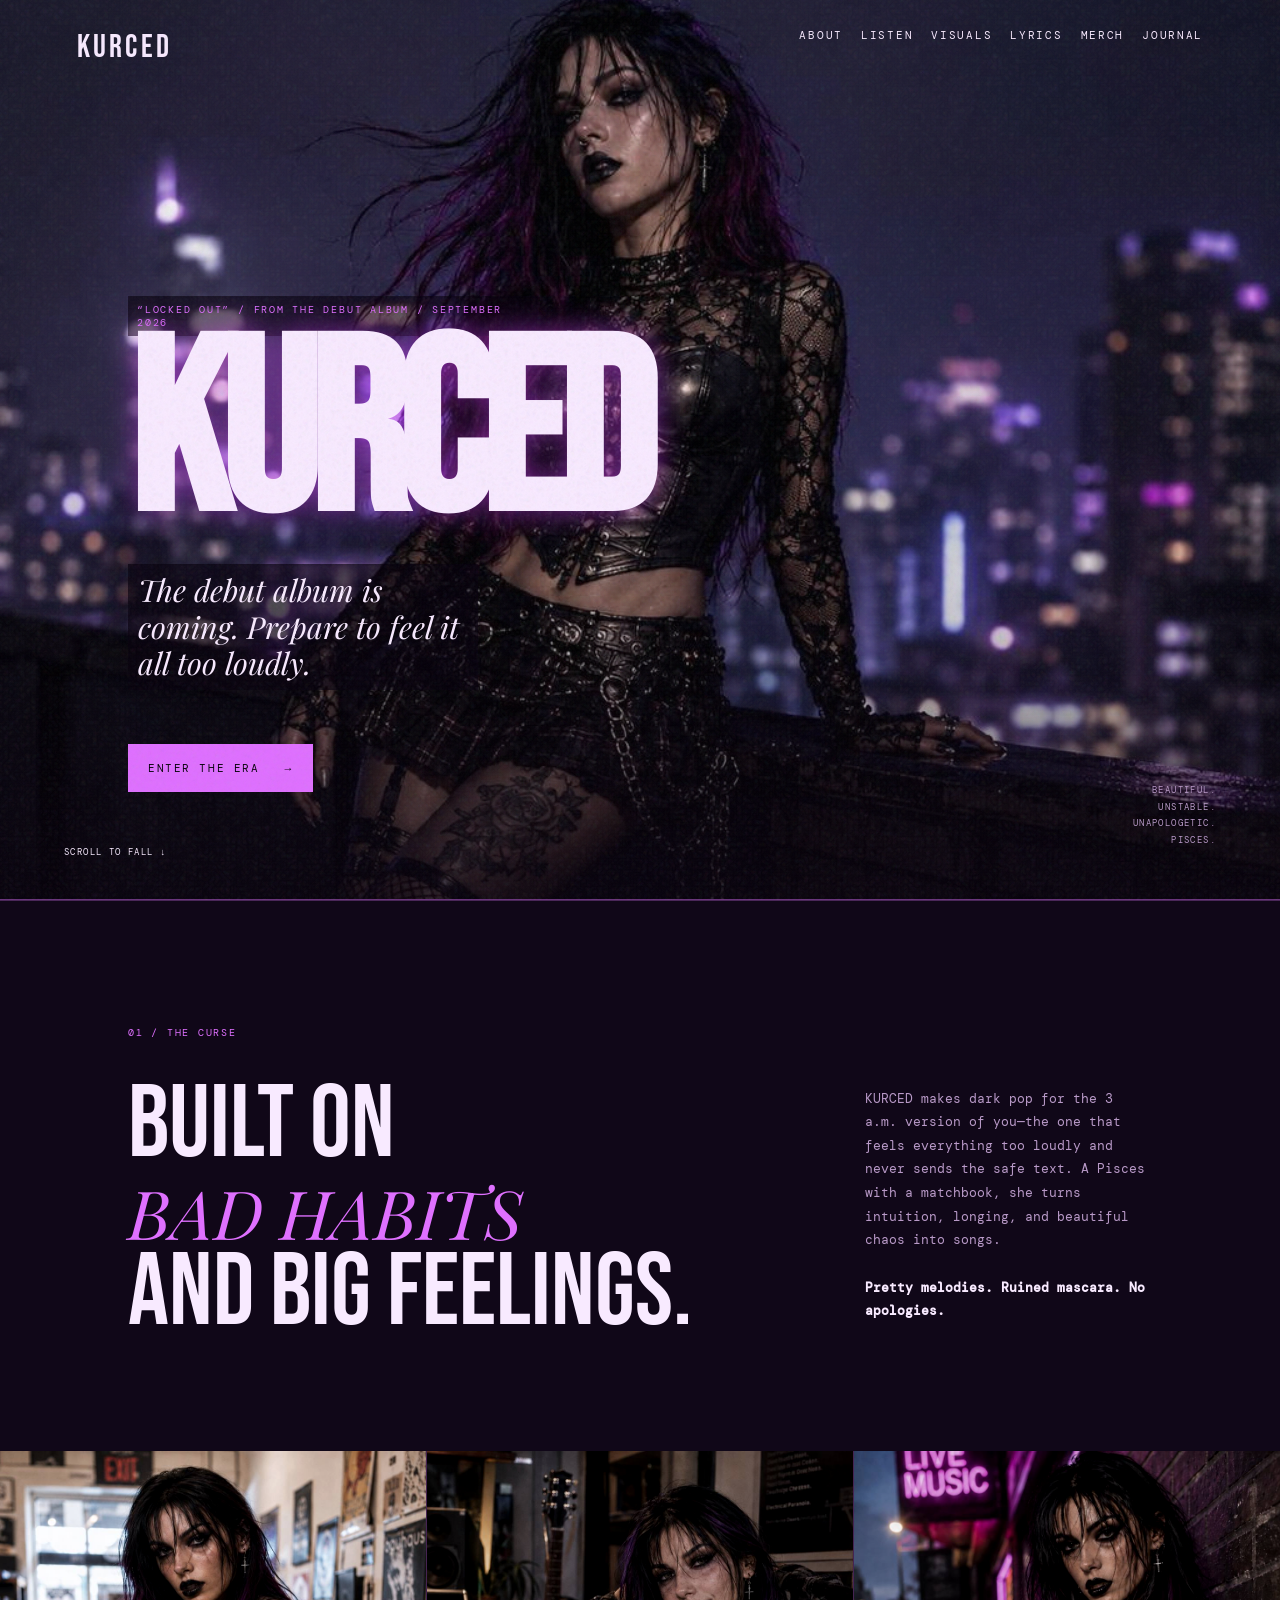
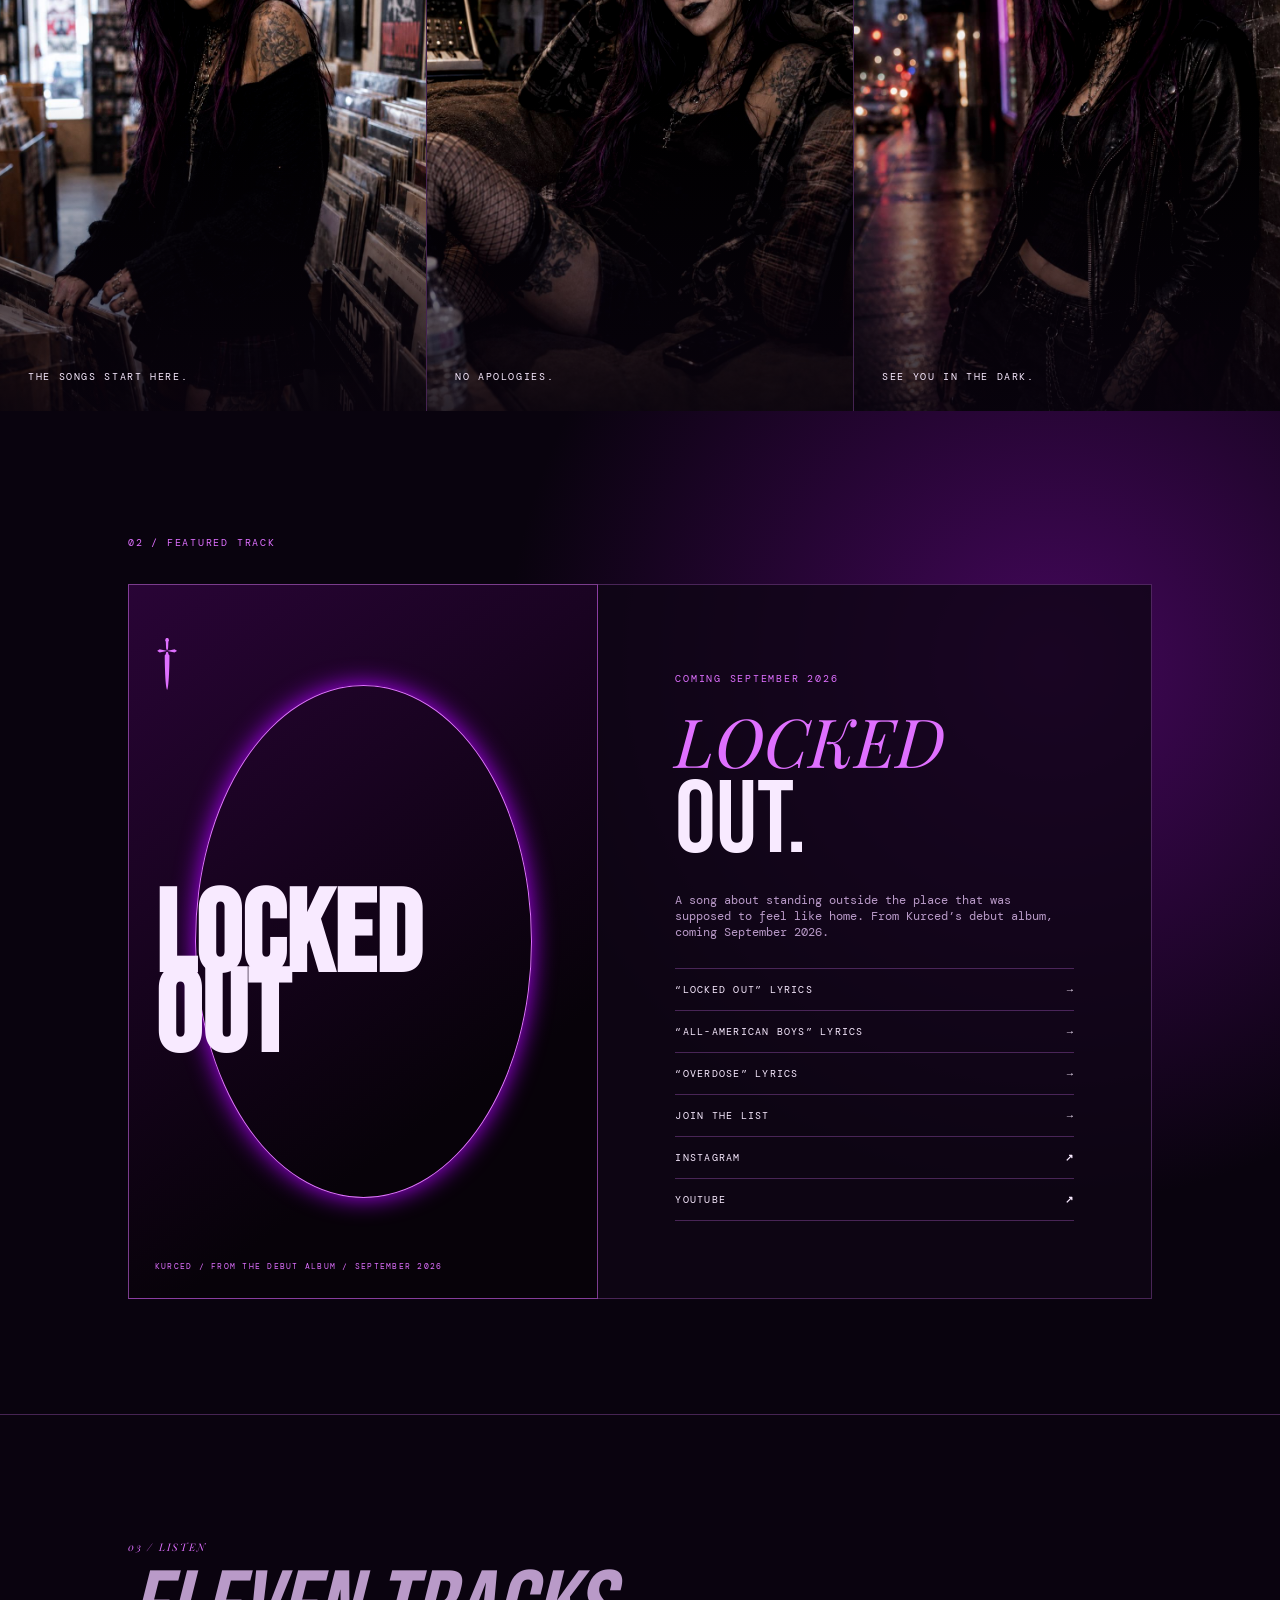
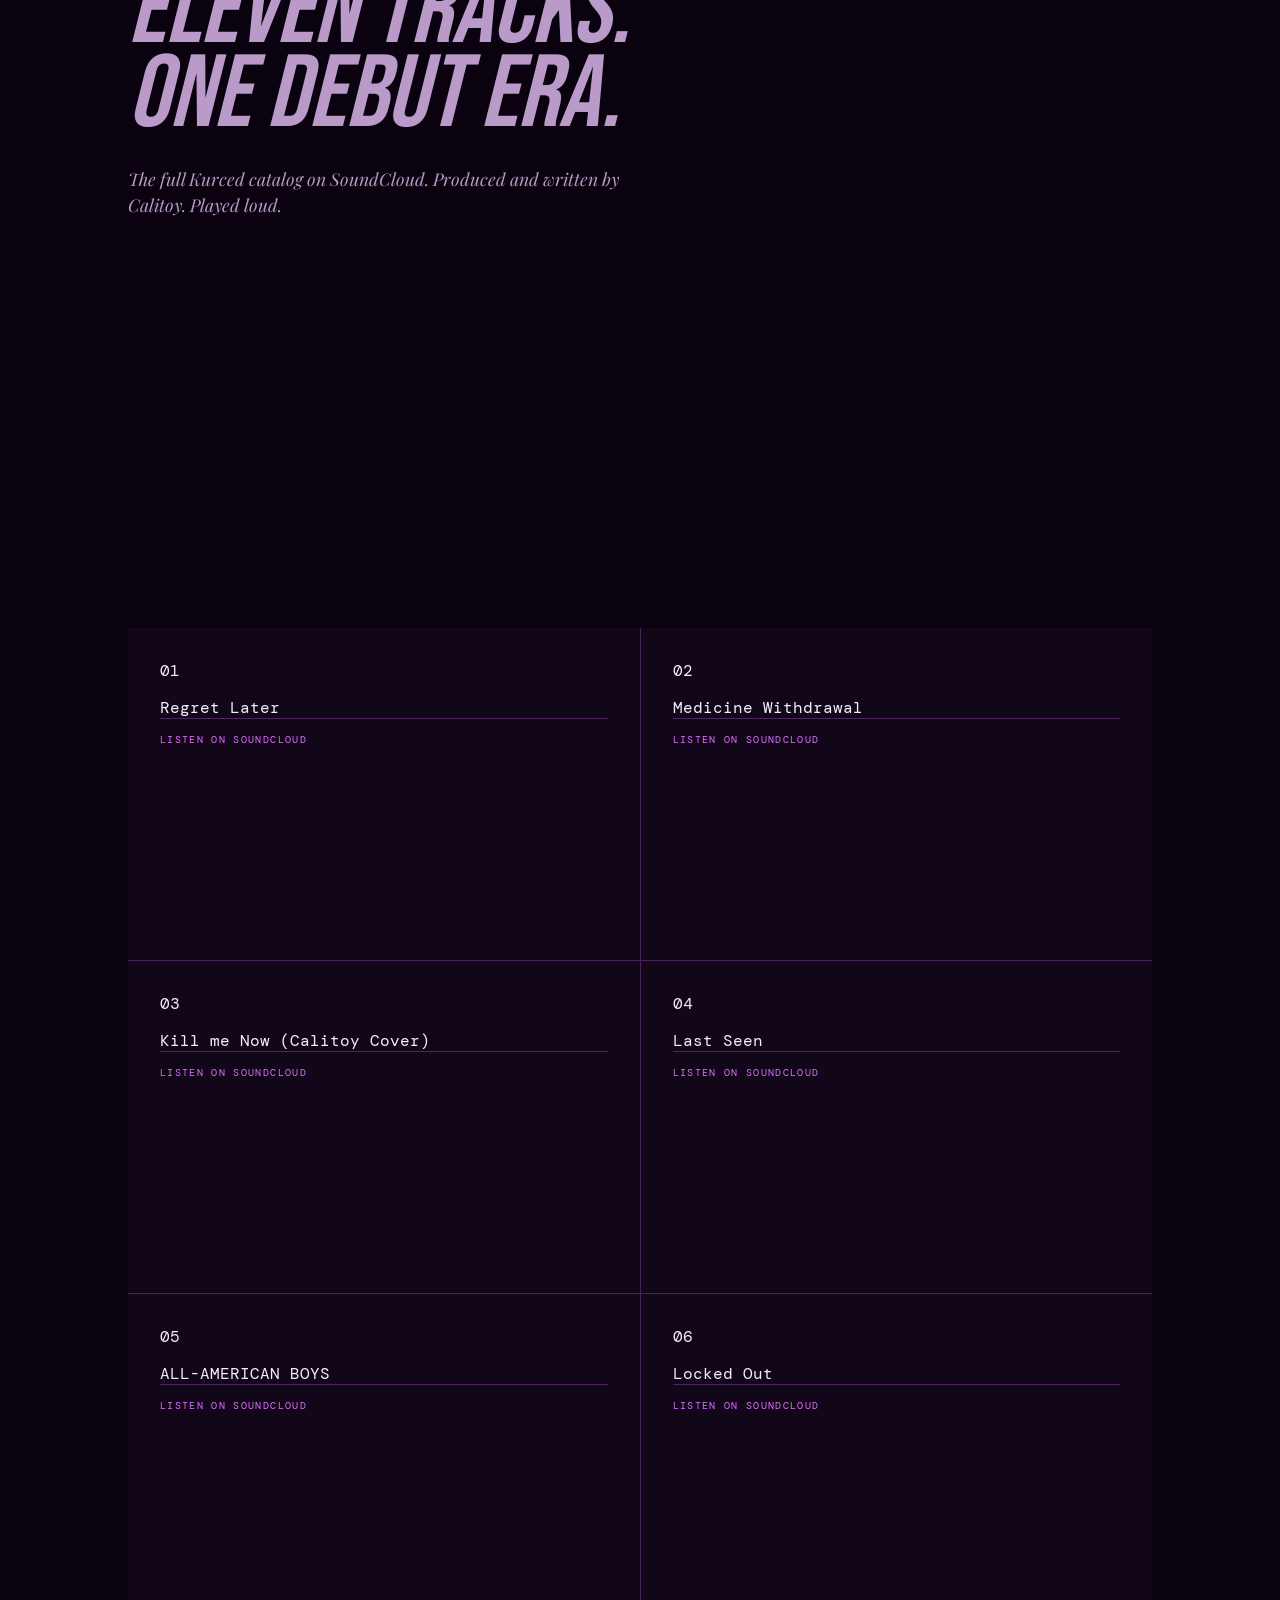
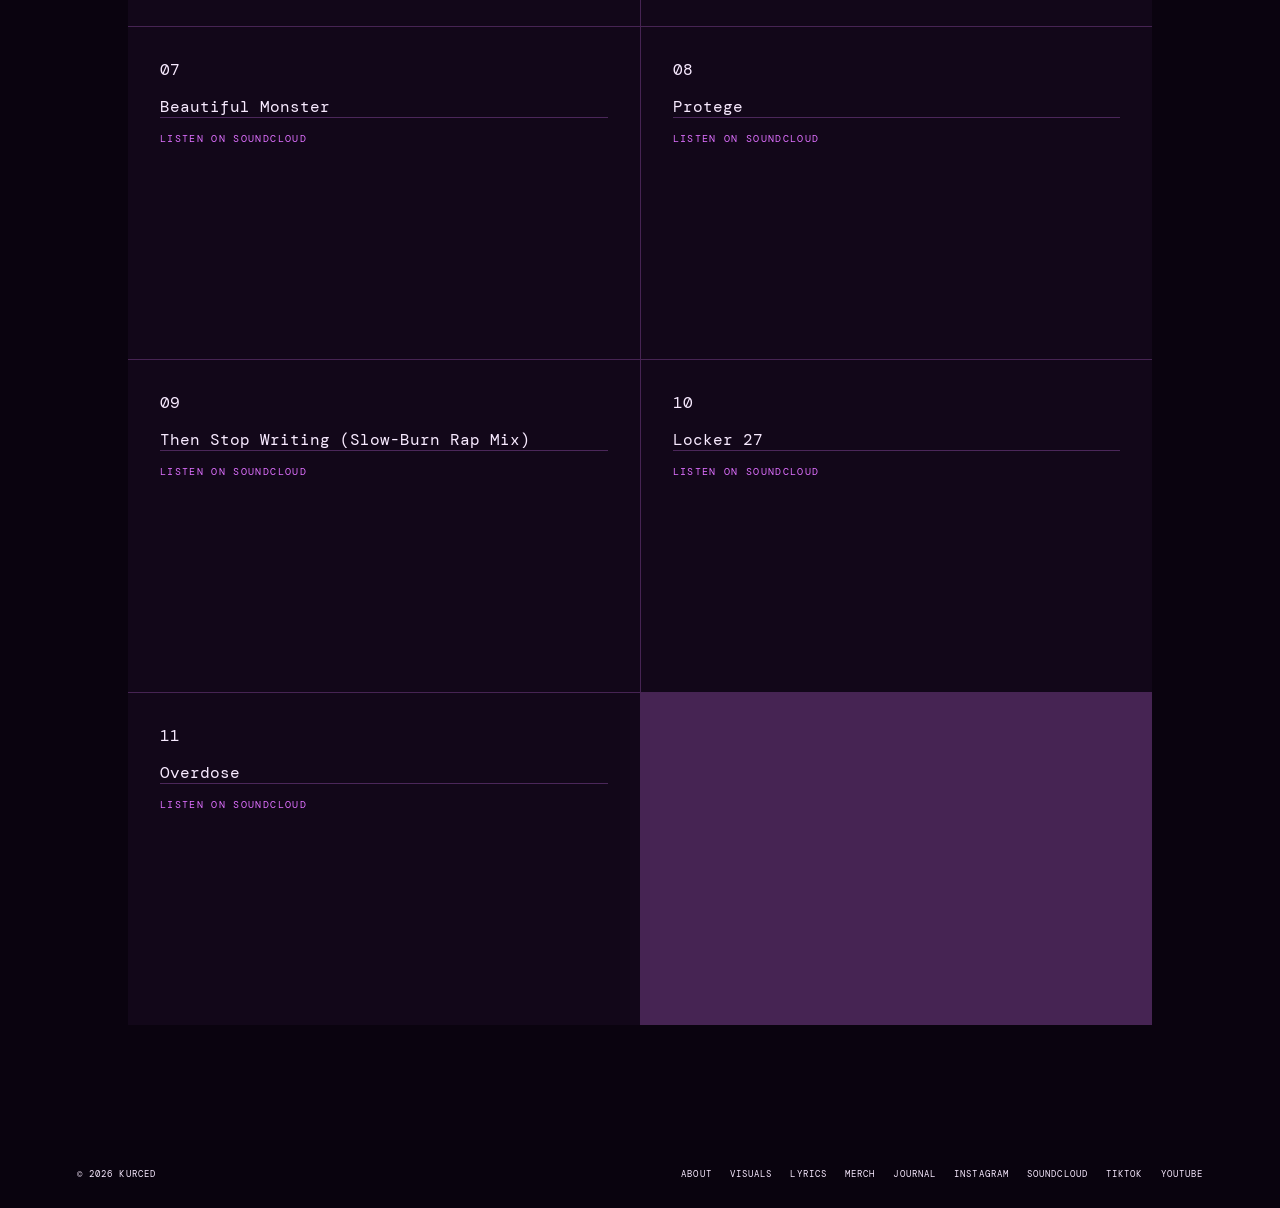
==== commit 6578965c: "Fix: replace wrong tracks with actual 11 Kurced songs from SoundCloud playlist Correct Kurced tracks" ====
--- a/index.html
+++ b/index.html
@@ -4,8 +4,105 @@
 <section class="hero"><div class="copy"><p class="eyebrow">“LOCKED OUT” / FROM THE DEBUT ALBUM / SEPTEMBER 2026</p><h1>KURCED</h1><p class="tagline">The debut album is coming. Prepare to feel it all too loudly.</p><a class="cta" href="#listen">ENTER THE ERA <b>→</b></a></div><div class="hero-photo"><img src="assets/kurced-rooftop-hero.jpg" alt="Kurced on a rain-soaked rooftop overlooking a violet city skyline at night"></div><p class="aside">BEAUTIFUL.<br>UNSTABLE.<br>UNAPOLOGETIC.<br>PISCES.</p><a class="scroll" href="#about">SCROLL TO FALL ↓</a></section>
 <section class="about" id="about"><p class="eyebrow">01 / THE CURSE</p><div><h2>BUILT ON<br><em>BAD HABITS</em><br>AND BIG FEELINGS.</h2><p>KURCED makes dark pop for the 3 a.m. version of you—the one that feels everything too loudly and never sends the safe text. A Pisces with a matchbook, she turns intuition, longing, and beautiful chaos into songs.<br><br><strong>Pretty melodies. Ruined mascara. No apologies.</strong></p></div></section>
 <section class="artist-gallery" aria-label="Kurced visual world"><figure><img src="assets/visuals/kurced-1.jpg" alt="Kurced in a record store"><figcaption>THE SONGS START HERE.</figcaption></figure><figure><img src="assets/visuals/kurced-2.jpg" alt="Kurced in the recording studio"><figcaption>NO APOLOGIES.</figcaption></figure><figure><img src="assets/visuals/kurced-4.jpg" alt="Kurced outside a live music venue at night"><figcaption>SEE YOU IN THE DARK.</figcaption></figure></section><section class="release" id="listen"><p class="eyebrow">02 / FEATURED TRACK</p><div class="release-card"><div class="art"><span>†</span><b>LOCKED<br>OUT</b><small>KURCED / FROM THE DEBUT ALBUM / SEPTEMBER 2026</small></div><div class="details"><p class="eyebrow">COMING SEPTEMBER 2026</p><h2><em>LOCKED</em><br>OUT.</h2><p>A song about standing outside the place that was supposed to feel like home. From Kurced’s debut album, coming September 2026.</p><!-- Replace # with confirmed pre-save and platform URLs before launch. --><a href="locked-out.html">“LOCKED OUT” LYRICS <b>→</b></a><a href="all-american-boys.html">“ALL-AMERICAN BOYS” LYRICS <b>→</b></a><a href="overdose.html">“OVERDOSE” LYRICS <b>→</b></a><a href="#updates">JOIN THE LIST <b>→</b></a><a href="https://www.instagram.com/KurcedGrl/" target="_blank" rel="noopener noreferrer">INSTAGRAM <b>↗</b></a><a href="#">YOUTUBE <b>↗</b></a></div></div></section>
-<section class="listen" id="music"><p class="eyebrow">03 / LISTEN</p><h2>ALL<br><em>TEN SONGS.</em></h2><p class="listen-intro">Every Kurced track, streaming now on SoundCloud. Produced and written by Calitoy.</p><div class="sc-grid"><div class="sc-track"><span>01</span><h3>LOCKED OUT</h3><iframe allow="autoplay" src="https://w.soundcloud.com/player/?url=https%3A%2F%2Fsoundcloud.com%2Fcalitoy%2Flocked-out-wav&color=%23df70ff&auto_play=false&show_artwork=true&visual=false"></iframe><a href="https://soundcloud.com/calitoy/locked-out-wav" target="_blank" rel="noopener noreferrer">LISTEN ON SOUNDCLOUD <b>↗</b></a></div><div class="sc-track"><span>02</span><h3>TODOS AMERICANOS</h3><iframe allow="autoplay" src="https://w.soundcloud.com/player/?url=https%3A%2F%2Fsoundcloud.com%2Fcalitoy%2Ftodos-americanos&color=%23df70ff&auto_play=false&show_artwork=true&visual=false"></iframe><a href="https://soundcloud.com/calitoy/todos-americanos" target="_blank" rel="noopener noreferrer">LISTEN ON SOUNDCLOUD <b>↗</b></a></div><div class="sc-track"><span>03</span><h3>LIONESS LOST (HARD TIDES)</h3><iframe allow="autoplay" src="https://w.soundcloud.com/player/?url=https%3A%2F%2Fsoundcloud.com%2Fcalitoy%2Flioness-lost-hard-tides&color=%23df70ff&auto_play=false&show_artwork=true&visual=false"></iframe><a href="https://soundcloud.com/calitoy/lioness-lost-hard-tides" target="_blank" rel="noopener noreferrer">LISTEN ON SOUNDCLOUD <b>↗</b></a></div><div class="sc-track"><span>04</span><h3>LIONESS LOST (UNFINISHED TIDES)</h3><iframe allow="autoplay" src="https://w.soundcloud.com/player/?url=https%3A%2F%2Fsoundcloud.com%2Fcalitoy%2Flioness-lost-unfinished-tides&color=%23df70ff&auto_play=false&show_artwork=true&visual=false"></iframe><a href="https://soundcloud.com/calitoy/lioness-lost-unfinished-tides" target="_blank" rel="noopener noreferrer">LISTEN ON SOUNDCLOUD <b>↗</b></a></div><div class="sc-track"><span>05</span><h3>SELF</h3><iframe allow="autoplay" src="https://w.soundcloud.com/player/?url=https%3A%2F%2Fsoundcloud.com%2Fcalitoy%2Fself&color=%23df70ff&auto_play=false&show_artwork=true&visual=false"></iframe><a href="https://soundcloud.com/calitoy/self" target="_blank" rel="noopener noreferrer">LISTEN ON SOUNDCLOUD <b>↗</b></a></div><div class="sc-track"><span>06</span><h3>BE ALONE</h3><iframe allow="autoplay" src="https://w.soundcloud.com/player/?url=https%3A%2F%2Fsoundcloud.com%2Fcalitoy%2Fbe-alone&color=%23df70ff&auto_play=false&show_artwork=true&visual=false"></iframe><a href="https://soundcloud.com/calitoy/be-alone" target="_blank" rel="noopener noreferrer">LISTEN ON SOUNDCLOUD <b>↗</b></a></div><div class="sc-track"><span>07</span><h3>LANTERN IN THE FOG</h3><iframe allow="autoplay" src="https://w.soundcloud.com/player/?url=https%3A%2F%2Fsoundcloud.com%2Fcalitoy%2Flantern-in-the-fog&color=%23df70ff&auto_play=false&show_artwork=true&visual=false"></iframe><a href="https://soundcloud.com/calitoy/lantern-in-the-fog" target="_blank" rel="noopener noreferrer">LISTEN ON SOUNDCLOUD <b>↗</b></a></div><div class="sc-track"><span>08</span><h3>FOR</h3><iframe allow="autoplay" src="https://w.soundcloud.com/player/?url=https%3A%2F%2Fsoundcloud.com%2Fcalitoy%2Ffor&color=%23df70ff&auto_play=false&show_artwork=true&visual=false"></iframe><a href="https://soundcloud.com/calitoy/for" target="_blank" rel="noopener noreferrer">LISTEN ON SOUNDCLOUD <b>↗</b></a></div><div class="sc-track"><span>09</span><h3>ALWAYS THERE</h3><iframe allow="autoplay" src="https://w.soundcloud.com/player/?url=https%3A%2F%2Fsoundcloud.com%2Fcalitoy%2Falways-there&color=%23df70ff&auto_play=false&show_artwork=true&visual=false"></iframe><a href="https://soundcloud.com/calitoy/always-there" target="_blank" rel="noopener noreferrer">LISTEN ON SOUNDCLOUD <b>↗</b></a></div><div class="sc-track"><span>10</span><h3>NOT YOU</h3><iframe allow="autoplay" src="https://w.soundcloud.com/player/?url=https%3A%2F%2Fsoundcloud.com%2Fcalitoy%2Fnot-you&color=%23df70ff&auto_play=false&show_artwork=true&visual=false"></iframe><a href="https://soundcloud.com/calitoy/not-you" target="_blank" rel="noopener noreferrer">LISTEN ON SOUNDCLOUD <b>↗</b></a></div></div></section>
-<section class="signup" id="updates"><p class="eyebrow">04 / STAY CURSED</p><h2>GET THE<br><em>ALBUM NEWS FIRST.</em></h2><p class="signup-copy">Pre-saves, new music, and the first warning before anyone else gets it.</p><form id="signup-form" action="https://script.google.com/macros/s/AKfycbyC0iO8RJDxu5yrHY2rrRgenq9IqJkTQz8rOKvynB4hgKGzPBoZIz1hsrAQN8prL14s/exec" method="post" target="signup-response"><label class="sr" for="name">Name</label><input id="name" name="name" type="text" placeholder="YOUR NAME" required><label class="sr" for="phone">Phone number</label><input id="phone" name="phone" type="tel" placeholder="PHONE NUMBER" required><label class="sr" for="email">Email address</label><input id="email" name="email" type="email" placeholder="EMAIL ADDRESS" required><input name="source" type="hidden" value="kurced-website"><button type="submit">SIGN ME UP →</button></form><iframe class="sr" name="signup-response" title="Mailing list signup response"></iframe><p id="notice" aria-live="polite"></p></section></main><footer><span>© <span id="year"></span> KURCED</span><nav><a href="about.html">ABOUT</a><a href="visuals.html">VISUALS</a><a href="lyrics.html">LYRICS</a><a href="merch.html">MERCH</a><a href="journal.html">JOURNAL</a><a href="https://www.instagram.com/KurcedGrl/" target="_blank" rel="noopener noreferrer">INSTAGRAM</a><a href="https://soundcloud.com/calitoy" target="_blank" rel="noopener noreferrer">SOUNDCLOUD</a><a href="#">TIKTOK</a><a href="#">YOUTUBE</a></nav></footer><script src="script.js?v=20260726-0930"></script>
+<section class="listen" id="music">
+      <div class="listen-intro">
+        <p class="eyebrow">03 / LISTEN</p>
+        <h2>ELEVEN TRACKS.<br>ONE DEBUT ERA.</h2>
+        <p>The full Kurced catalog on SoundCloud. Produced and written by Calitoy. Played loud.</p>
+      </div>
+      <div class="sc-playlist">        <iframe width="100%" height="350" scrolling="no" frameborder="no" allow="autoplay" src="https://w.soundcloud.com/player/?url=https%3A%2F%2Fsoundcloud.com%2Fcalitoy%2Fsets%2Fkurced&color=%23df70ff&auto_play=false&buying=false&sharing=false&download=false&show_artwork=true&show_playcount=false&show_user=false&hide_related=true&visual=false"></iframe>
+</div>
+      <div class="sc-grid">
+        <div class="sc-track">
+          <div class="sc-track-num">01</div>
+          <div class="sc-track-info">
+            <div class="sc-track-title">Regret Later</div>
+            <a href="https://soundcloud.com/calitoy/regret-later" target="_blank" rel="noreferrer" class="sc-track-link">LISTEN ON SOUNDCLOUD</a>
+          </div>
+          <iframe width="100%" height="120" scrolling="no" frameborder="no" allow="autoplay" src="https://w.soundcloud.com/player/?url=https%3A%2F%2Fsoundcloud.com%2Fcalitoy%2Fregret-later&color=%23df70ff&auto_play=false&buying=false&sharing=false&download=false&show_artwork=true&show_playcount=false&show_user=false&hide_related=true&visual=false"></iframe>
+        </div>
+        <div class="sc-track">
+          <div class="sc-track-num">02</div>
+          <div class="sc-track-info">
+            <div class="sc-track-title">Medicine Withdrawal</div>
+            <a href="https://soundcloud.com/calitoy/medicine-withdrawal" target="_blank" rel="noreferrer" class="sc-track-link">LISTEN ON SOUNDCLOUD</a>
+          </div>
+          <iframe width="100%" height="120" scrolling="no" frameborder="no" allow="autoplay" src="https://w.soundcloud.com/player/?url=https%3A%2F%2Fsoundcloud.com%2Fcalitoy%2Fmedicine-withdrawal&color=%23df70ff&auto_play=false&buying=false&sharing=false&download=false&show_artwork=true&show_playcount=false&show_user=false&hide_related=true&visual=false"></iframe>
+        </div>
+        <div class="sc-track">
+          <div class="sc-track-num">03</div>
+          <div class="sc-track-info">
+            <div class="sc-track-title">Kill me Now (Calitoy Cover)</div>
+            <a href="https://soundcloud.com/calitoy/kill-me-now-calitoy-cover" target="_blank" rel="noreferrer" class="sc-track-link">LISTEN ON SOUNDCLOUD</a>
+          </div>
+          <iframe width="100%" height="120" scrolling="no" frameborder="no" allow="autoplay" src="https://w.soundcloud.com/player/?url=https%3A%2F%2Fsoundcloud.com%2Fcalitoy%2Fkill-me-now-calitoy-cover&color=%23df70ff&auto_play=false&buying=false&sharing=false&download=false&show_artwork=true&show_playcount=false&show_user=false&hide_related=true&visual=false"></iframe>
+        </div>
+        <div class="sc-track">
+          <div class="sc-track-num">04</div>
+          <div class="sc-track-info">
+            <div class="sc-track-title">Last Seen</div>
+            <a href="https://soundcloud.com/calitoy/last-seen" target="_blank" rel="noreferrer" class="sc-track-link">LISTEN ON SOUNDCLOUD</a>
+          </div>
+          <iframe width="100%" height="120" scrolling="no" frameborder="no" allow="autoplay" src="https://w.soundcloud.com/player/?url=https%3A%2F%2Fsoundcloud.com%2Fcalitoy%2Flast-seen&color=%23df70ff&auto_play=false&buying=false&sharing=false&download=false&show_artwork=true&show_playcount=false&show_user=false&hide_related=true&visual=false"></iframe>
+        </div>
+        <div class="sc-track">
+          <div class="sc-track-num">05</div>
+          <div class="sc-track-info">
+            <div class="sc-track-title">ALL-AMERICAN BOYS</div>
+            <a href="https://soundcloud.com/calitoy/all-american-boys" target="_blank" rel="noreferrer" class="sc-track-link">LISTEN ON SOUNDCLOUD</a>
+          </div>
+          <iframe width="100%" height="120" scrolling="no" frameborder="no" allow="autoplay" src="https://w.soundcloud.com/player/?url=https%3A%2F%2Fsoundcloud.com%2Fcalitoy%2Fall-american-boys&color=%23df70ff&auto_play=false&buying=false&sharing=false&download=false&show_artwork=true&show_playcount=false&show_user=false&hide_related=true&visual=false"></iframe>
+        </div>
+        <div class="sc-track">
+          <div class="sc-track-num">06</div>
+          <div class="sc-track-info">
+            <div class="sc-track-title">Locked Out</div>
+            <a href="https://soundcloud.com/calitoy/locked-out-wav" target="_blank" rel="noreferrer" class="sc-track-link">LISTEN ON SOUNDCLOUD</a>
+          </div>
+          <iframe width="100%" height="120" scrolling="no" frameborder="no" allow="autoplay" src="https://w.soundcloud.com/player/?url=https%3A%2F%2Fsoundcloud.com%2Fcalitoy%2Flocked-out-wav&color=%23df70ff&auto_play=false&buying=false&sharing=false&download=false&show_artwork=true&show_playcount=false&show_user=false&hide_related=true&visual=false"></iframe>
+        </div>
+        <div class="sc-track">
+          <div class="sc-track-num">07</div>
+          <div class="sc-track-info">
+            <div class="sc-track-title">Beautiful Monster</div>
+            <a href="https://soundcloud.com/calitoy/beautiful-monster" target="_blank" rel="noreferrer" class="sc-track-link">LISTEN ON SOUNDCLOUD</a>
+          </div>
+          <iframe width="100%" height="120" scrolling="no" frameborder="no" allow="autoplay" src="https://w.soundcloud.com/player/?url=https%3A%2F%2Fsoundcloud.com%2Fcalitoy%2Fbeautiful-monster&color=%23df70ff&auto_play=false&buying=false&sharing=false&download=false&show_artwork=true&show_playcount=false&show_user=false&hide_related=true&visual=false"></iframe>
+        </div>
+        <div class="sc-track">
+          <div class="sc-track-num">08</div>
+          <div class="sc-track-info">
+            <div class="sc-track-title">Protege</div>
+            <a href="https://soundcloud.com/calitoy/protege" target="_blank" rel="noreferrer" class="sc-track-link">LISTEN ON SOUNDCLOUD</a>
+          </div>
+          <iframe width="100%" height="120" scrolling="no" frameborder="no" allow="autoplay" src="https://w.soundcloud.com/player/?url=https%3A%2F%2Fsoundcloud.com%2Fcalitoy%2Fprotege&color=%23df70ff&auto_play=false&buying=false&sharing=false&download=false&show_artwork=true&show_playcount=false&show_user=false&hide_related=true&visual=false"></iframe>
+        </div>
+        <div class="sc-track">
+          <div class="sc-track-num">09</div>
+          <div class="sc-track-info">
+            <div class="sc-track-title">Then Stop Writing (Slow-Burn Rap Mix)</div>
+            <a href="https://soundcloud.com/calitoy/then-stop-writing-slow-burn" target="_blank" rel="noreferrer" class="sc-track-link">LISTEN ON SOUNDCLOUD</a>
+          </div>
+          <iframe width="100%" height="120" scrolling="no" frameborder="no" allow="autoplay" src="https://w.soundcloud.com/player/?url=https%3A%2F%2Fsoundcloud.com%2Fcalitoy%2Fthen-stop-writing-slow-burn&color=%23df70ff&auto_play=false&buying=false&sharing=false&download=false&show_artwork=true&show_playcount=false&show_user=false&hide_related=true&visual=false"></iframe>
+        </div>
+        <div class="sc-track">
+          <div class="sc-track-num">10</div>
+          <div class="sc-track-info">
+            <div class="sc-track-title">Locker 27</div>
+            <a href="https://soundcloud.com/calitoy/locker-27" target="_blank" rel="noreferrer" class="sc-track-link">LISTEN ON SOUNDCLOUD</a>
+          </div>
+          <iframe width="100%" height="120" scrolling="no" frameborder="no" allow="autoplay" src="https://w.soundcloud.com/player/?url=https%3A%2F%2Fsoundcloud.com%2Fcalitoy%2Flocker-27&color=%23df70ff&auto_play=false&buying=false&sharing=false&download=false&show_artwork=true&show_playcount=false&show_user=false&hide_related=true&visual=false"></iframe>
+        </div>
+        <div class="sc-track">
+          <div class="sc-track-num">11</div>
+          <div class="sc-track-info">
+            <div class="sc-track-title">Overdose</div>
+            <a href="https://soundcloud.com/calitoy/overdose" target="_blank" rel="noreferrer" class="sc-track-link">LISTEN ON SOUNDCLOUD</a>
+          </div>
+          <iframe width="100%" height="120" scrolling="no" frameborder="no" allow="autoplay" src="https://w.soundcloud.com/player/?url=https%3A%2F%2Fsoundcloud.com%2Fcalitoy%2Foverdose&color=%23df70ff&auto_play=false&buying=false&sharing=false&download=false&show_artwork=true&show_playcount=false&show_user=false&hide_related=true&visual=false"></iframe>
+        </div>
+      </div>
+    </section></main><footer><span>© <span id="year"></span> KURCED</span><nav><a href="about.html">ABOUT</a><a href="visuals.html">VISUALS</a><a href="lyrics.html">LYRICS</a><a href="merch.html">MERCH</a><a href="journal.html">JOURNAL</a><a href="https://www.instagram.com/KurcedGrl/" target="_blank" rel="noopener noreferrer">INSTAGRAM</a><a href="https://soundcloud.com/calitoy" target="_blank" rel="noopener noreferrer">SOUNDCLOUD</a><a href="#">TIKTOK</a><a href="#">YOUTUBE</a></nav></footer><script src="script.js?v=20260726-0930"></script>
 <script>
 document.querySelectorAll('form').forEach(function(form){
   if(form.dataset.wired) return;
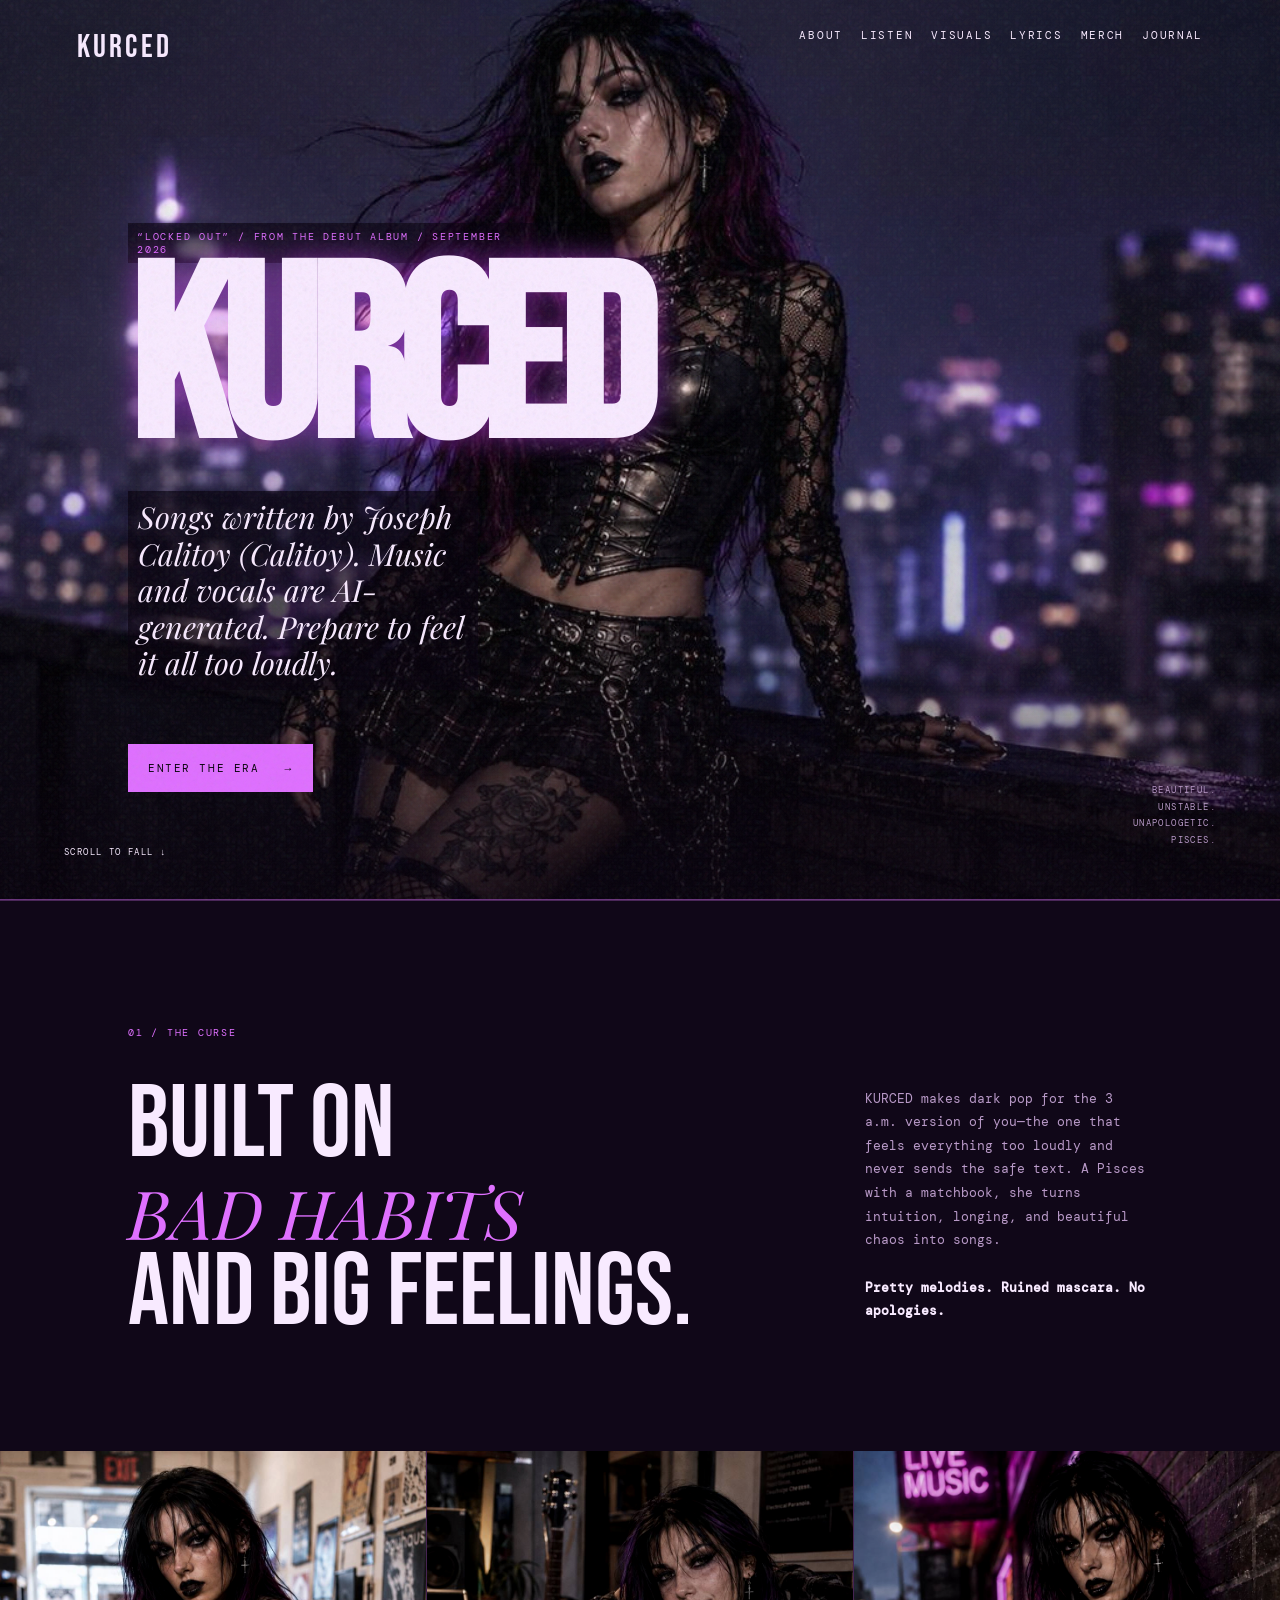
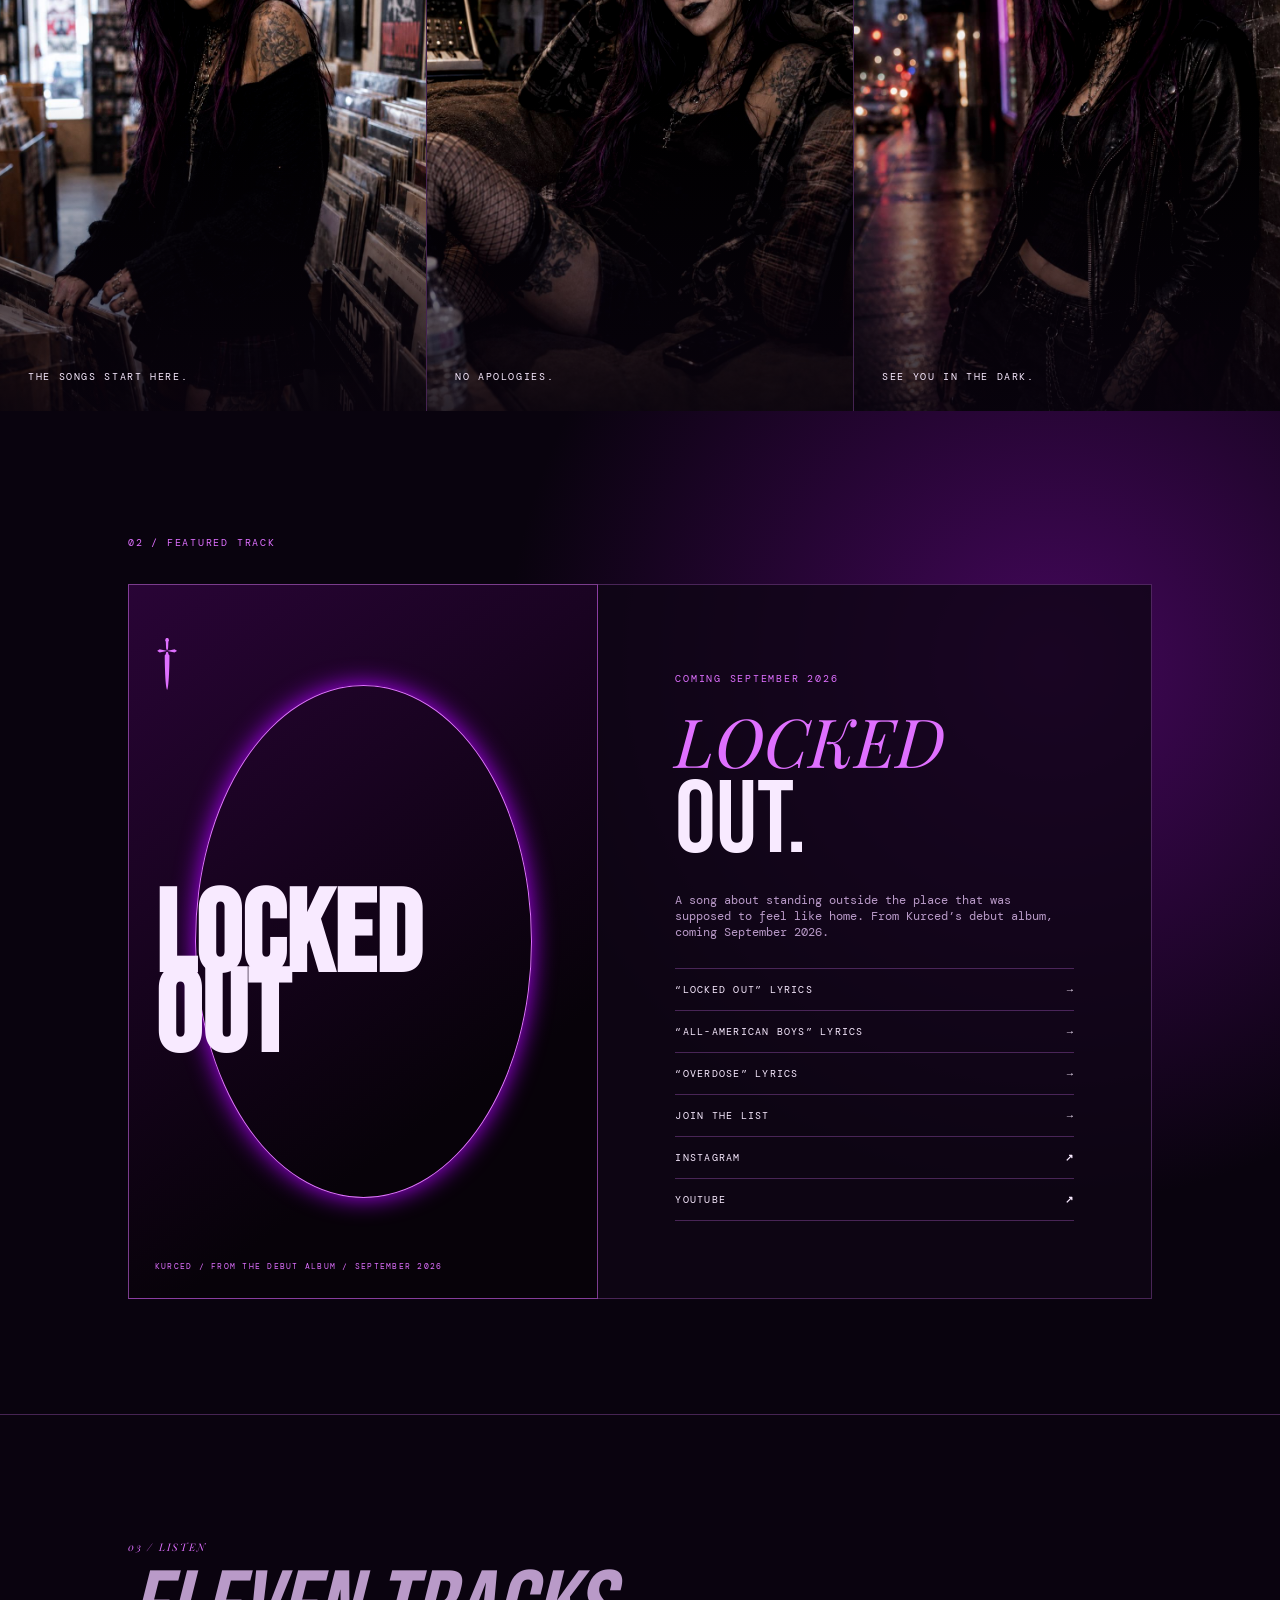
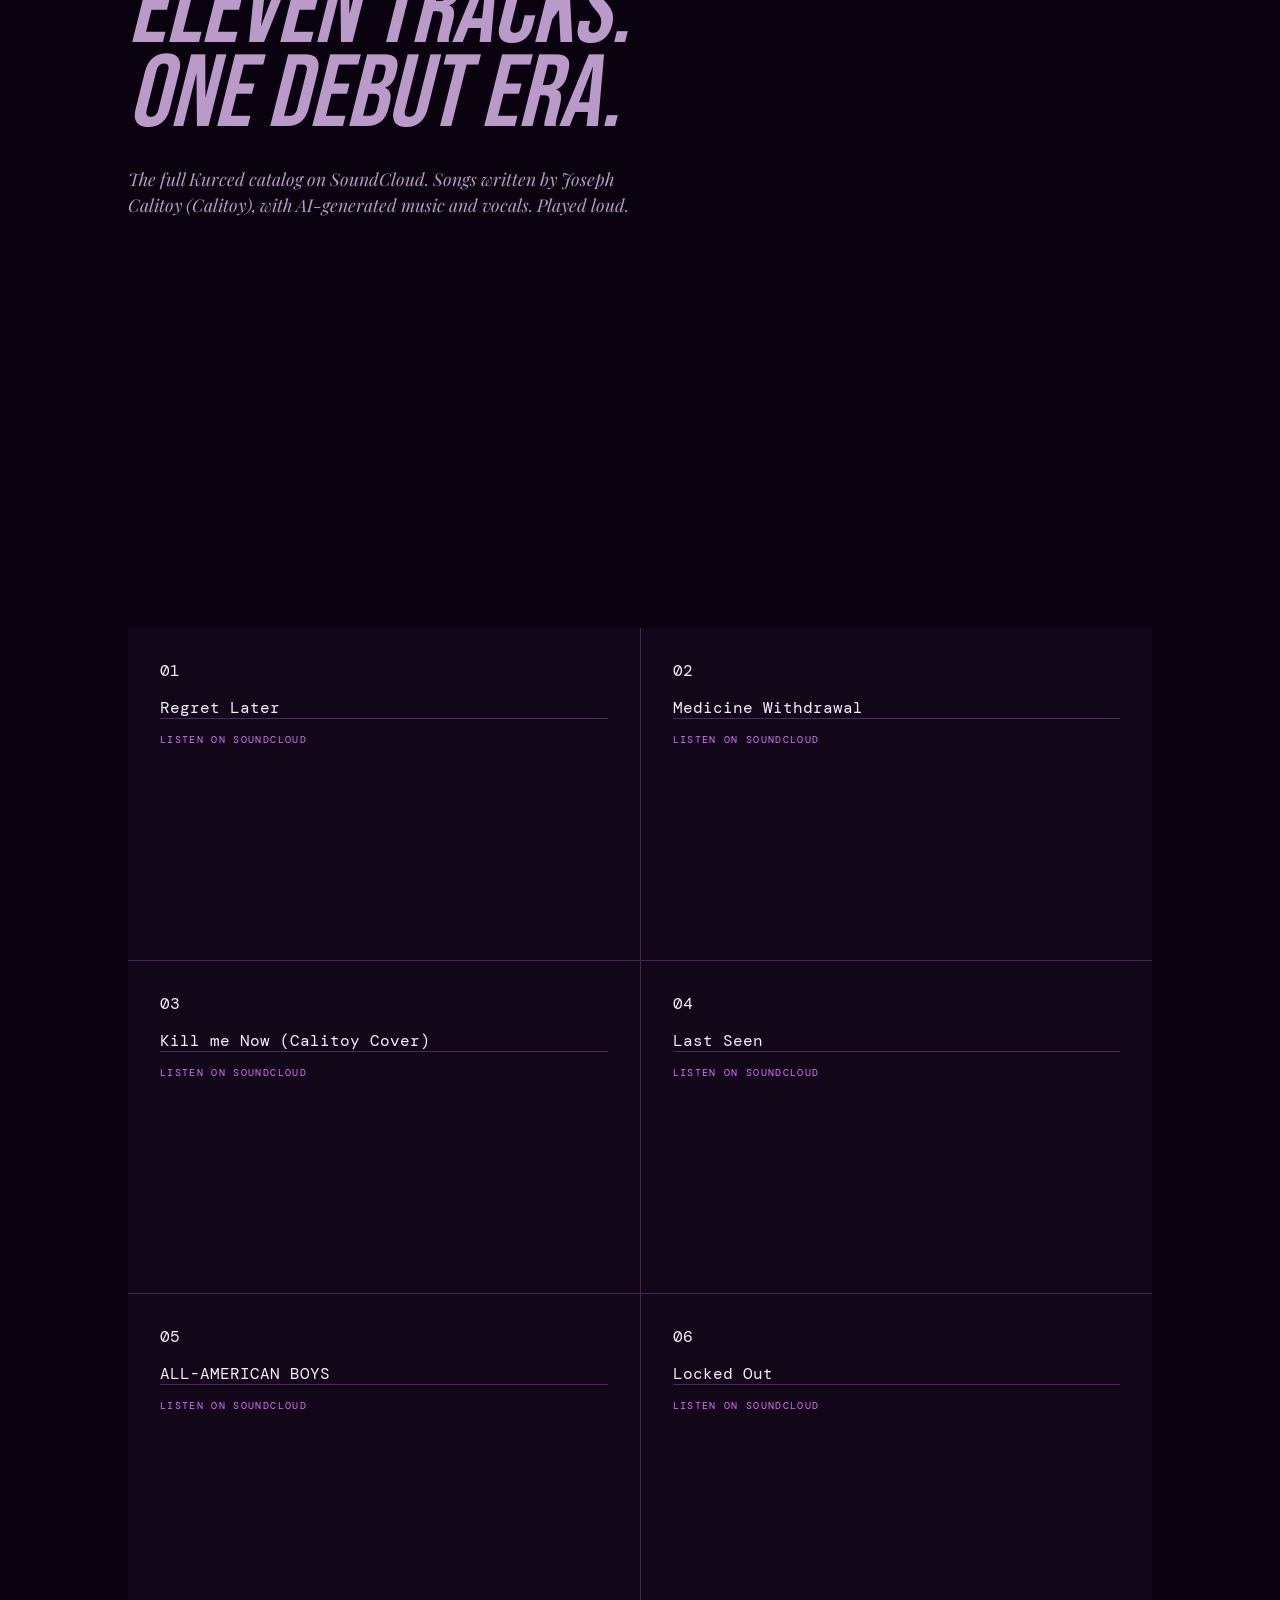
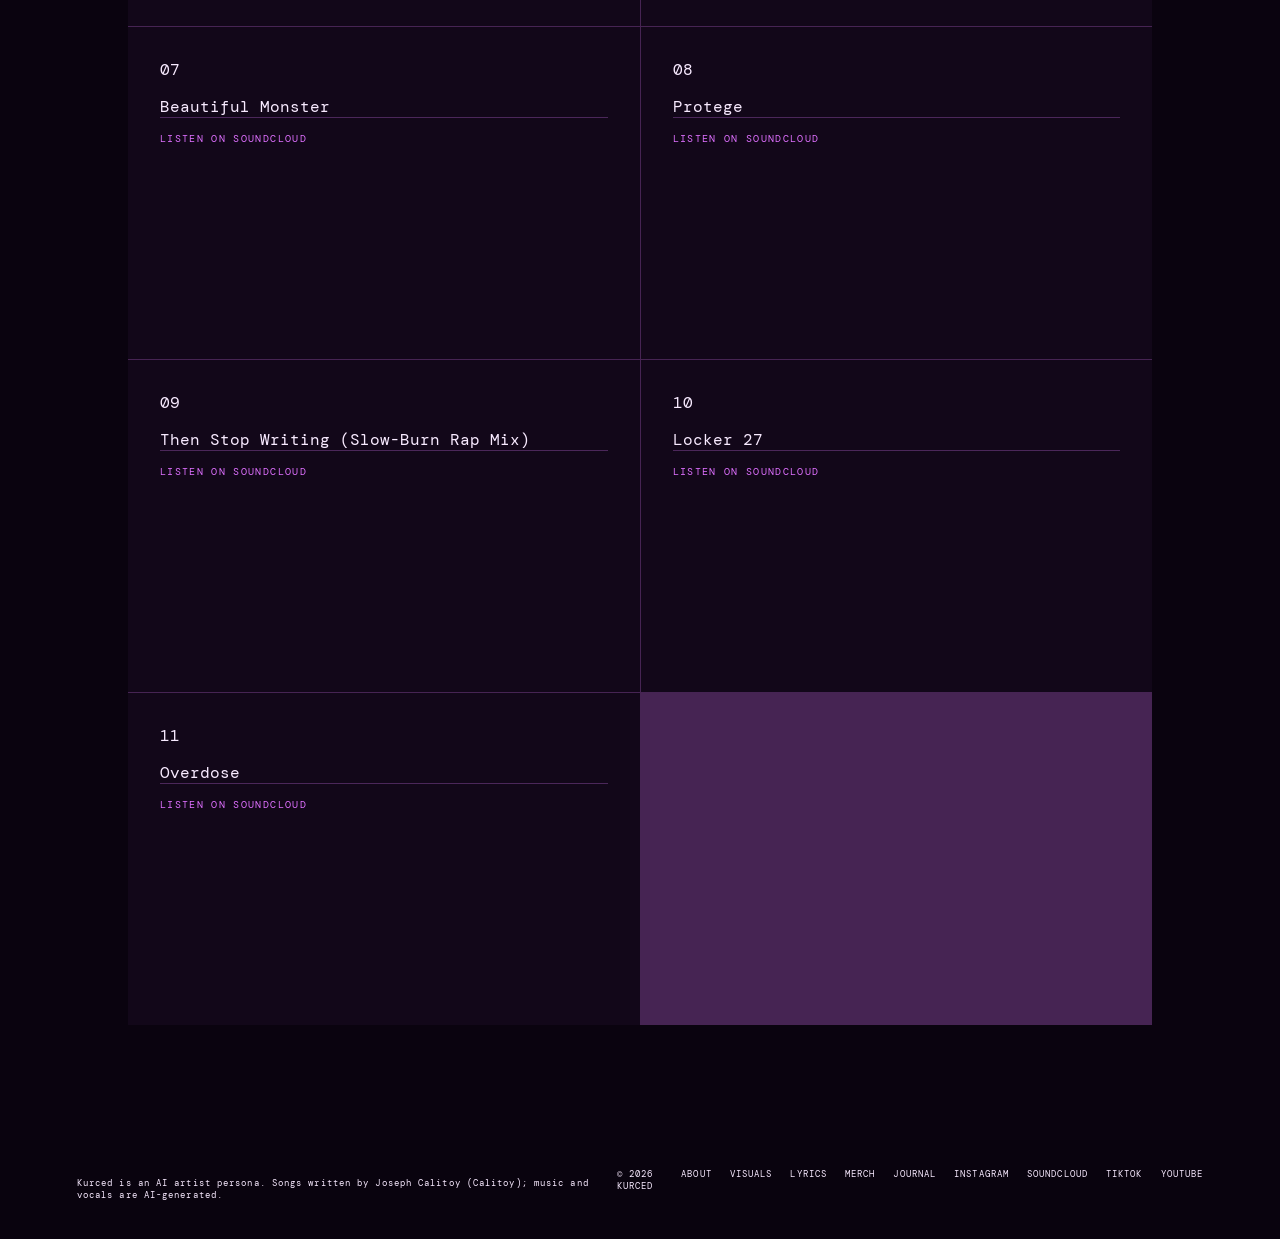
==== commit f24b4dd1: "Clarify Calitoy songwriting and AI-generated Kurced music and vocals" ====
--- a/index.html
+++ b/index.html
@@ -1,14 +1,14 @@
 <!doctype html>
-<html lang="en"><head><meta charset="utf-8"><meta name="viewport" content="width=device-width,initial-scale=1"><meta name="theme-color" content="#09030e"><meta name="description" content="KURCED — “Locked Out,” from the debut album coming September 2026."><title>KURCED — “Locked Out” — September 2026</title><link rel="preconnect" href="https://fonts.googleapis.com"><link rel="preconnect" href="https://fonts.gstatic.com" crossorigin><link href="https://fonts.googleapis.com/css2?family=Bebas+Neue&family=DM+Mono:wght@400;500&family=Playfair+Display:ital,wght@0,700;1,700&display=swap" rel="stylesheet"><link rel="stylesheet" href="styles.css?v=20260728-0826"></head>
+<html lang="en"><head><meta charset="utf-8"><meta name="viewport" content="width=device-width,initial-scale=1"><meta name="theme-color" content="#09030e"><meta name="description" content="KURCED — “Locked Out,” from the debut album coming September 2026. Songs written by Joseph Calitoy (Calitoy); music and vocals are AI-generated."><title>KURCED — “Locked Out” — September 2026</title><link rel="preconnect" href="https://fonts.googleapis.com"><link rel="preconnect" href="https://fonts.gstatic.com" crossorigin><link href="https://fonts.googleapis.com/css2?family=Bebas+Neue&family=DM+Mono:wght@400;500&family=Playfair+Display:ital,wght@0,700;1,700&display=swap" rel="stylesheet"><link rel="stylesheet" href="styles.css?v=20260728-0826"></head>
 <body><div class="noise"></div><header><a class="logo" href="#top">KURCED</a><nav><a href="about.html">ABOUT</a><a href="#music">LISTEN</a><a href="visuals.html">VISUALS</a><a href="lyrics.html">LYRICS</a><a href="merch.html">MERCH</a><a href="journal.html">JOURNAL</a></nav></header><main id="top">
-<section class="hero"><div class="copy"><p class="eyebrow">“LOCKED OUT” / FROM THE DEBUT ALBUM / SEPTEMBER 2026</p><h1>KURCED</h1><p class="tagline">The debut album is coming. Prepare to feel it all too loudly.</p><a class="cta" href="#listen">ENTER THE ERA <b>→</b></a></div><div class="hero-photo"><img src="assets/kurced-rooftop-hero.jpg" alt="Kurced on a rain-soaked rooftop overlooking a violet city skyline at night"></div><p class="aside">BEAUTIFUL.<br>UNSTABLE.<br>UNAPOLOGETIC.<br>PISCES.</p><a class="scroll" href="#about">SCROLL TO FALL ↓</a></section>
+<section class="hero"><div class="copy"><p class="eyebrow">“LOCKED OUT” / FROM THE DEBUT ALBUM / SEPTEMBER 2026</p><h1>KURCED</h1><p class="tagline">Songs written by Joseph Calitoy (Calitoy). Music and vocals are AI-generated. Prepare to feel it all too loudly.</p><a class="cta" href="#listen">ENTER THE ERA <b>→</b></a></div><div class="hero-photo"><img src="assets/kurced-rooftop-hero.jpg" alt="Kurced on a rain-soaked rooftop overlooking a violet city skyline at night"></div><p class="aside">BEAUTIFUL.<br>UNSTABLE.<br>UNAPOLOGETIC.<br>PISCES.</p><a class="scroll" href="#about">SCROLL TO FALL ↓</a></section>
 <section class="about" id="about"><p class="eyebrow">01 / THE CURSE</p><div><h2>BUILT ON<br><em>BAD HABITS</em><br>AND BIG FEELINGS.</h2><p>KURCED makes dark pop for the 3 a.m. version of you—the one that feels everything too loudly and never sends the safe text. A Pisces with a matchbook, she turns intuition, longing, and beautiful chaos into songs.<br><br><strong>Pretty melodies. Ruined mascara. No apologies.</strong></p></div></section>
 <section class="artist-gallery" aria-label="Kurced visual world"><figure><img src="assets/visuals/kurced-1.jpg" alt="Kurced in a record store"><figcaption>THE SONGS START HERE.</figcaption></figure><figure><img src="assets/visuals/kurced-2.jpg" alt="Kurced in the recording studio"><figcaption>NO APOLOGIES.</figcaption></figure><figure><img src="assets/visuals/kurced-4.jpg" alt="Kurced outside a live music venue at night"><figcaption>SEE YOU IN THE DARK.</figcaption></figure></section><section class="release" id="listen"><p class="eyebrow">02 / FEATURED TRACK</p><div class="release-card"><div class="art"><span>†</span><b>LOCKED<br>OUT</b><small>KURCED / FROM THE DEBUT ALBUM / SEPTEMBER 2026</small></div><div class="details"><p class="eyebrow">COMING SEPTEMBER 2026</p><h2><em>LOCKED</em><br>OUT.</h2><p>A song about standing outside the place that was supposed to feel like home. From Kurced’s debut album, coming September 2026.</p><!-- Replace # with confirmed pre-save and platform URLs before launch. --><a href="locked-out.html">“LOCKED OUT” LYRICS <b>→</b></a><a href="all-american-boys.html">“ALL-AMERICAN BOYS” LYRICS <b>→</b></a><a href="overdose.html">“OVERDOSE” LYRICS <b>→</b></a><a href="#updates">JOIN THE LIST <b>→</b></a><a href="https://www.instagram.com/KurcedGrl/" target="_blank" rel="noopener noreferrer">INSTAGRAM <b>↗</b></a><a href="#">YOUTUBE <b>↗</b></a></div></div></section>
 <section class="listen" id="music">
       <div class="listen-intro">
         <p class="eyebrow">03 / LISTEN</p>
         <h2>ELEVEN TRACKS.<br>ONE DEBUT ERA.</h2>
-        <p>The full Kurced catalog on SoundCloud. Produced and written by Calitoy. Played loud.</p>
+        <p>The full Kurced catalog on SoundCloud. Songs written by Joseph Calitoy (Calitoy), with AI-generated music and vocals. Played loud.</p>
       </div>
       <div class="sc-playlist">        <iframe width="100%" height="350" scrolling="no" frameborder="no" allow="autoplay" src="https://w.soundcloud.com/player/?url=https%3A%2F%2Fsoundcloud.com%2Fcalitoy%2Fsets%2Fkurced&color=%23df70ff&auto_play=false&buying=false&sharing=false&download=false&show_artwork=true&show_playcount=false&show_user=false&hide_related=true&visual=false"></iframe>
 </div>
@@ -102,7 +102,7 @@
           <iframe width="100%" height="120" scrolling="no" frameborder="no" allow="autoplay" src="https://w.soundcloud.com/player/?url=https%3A%2F%2Fsoundcloud.com%2Fcalitoy%2Foverdose&color=%23df70ff&auto_play=false&buying=false&sharing=false&download=false&show_artwork=true&show_playcount=false&show_user=false&hide_related=true&visual=false"></iframe>
         </div>
       </div>
-    </section></main><footer><span>© <span id="year"></span> KURCED</span><nav><a href="about.html">ABOUT</a><a href="visuals.html">VISUALS</a><a href="lyrics.html">LYRICS</a><a href="merch.html">MERCH</a><a href="journal.html">JOURNAL</a><a href="https://www.instagram.com/KurcedGrl/" target="_blank" rel="noopener noreferrer">INSTAGRAM</a><a href="https://soundcloud.com/calitoy" target="_blank" rel="noopener noreferrer">SOUNDCLOUD</a><a href="#">TIKTOK</a><a href="#">YOUTUBE</a></nav></footer><script src="script.js?v=20260726-0930"></script>
+    </section></main><footer><p class="artist-credit">Kurced is an AI artist persona. Songs written by Joseph Calitoy (Calitoy); music and vocals are AI-generated.</p><span>© <span id="year"></span> KURCED</span><nav><a href="about.html">ABOUT</a><a href="visuals.html">VISUALS</a><a href="lyrics.html">LYRICS</a><a href="merch.html">MERCH</a><a href="journal.html">JOURNAL</a><a href="https://www.instagram.com/KurcedGrl/" target="_blank" rel="noopener noreferrer">INSTAGRAM</a><a href="https://soundcloud.com/calitoy" target="_blank" rel="noopener noreferrer">SOUNDCLOUD</a><a href="#">TIKTOK</a><a href="#">YOUTUBE</a></nav></footer><script src="script.js?v=20260726-0930"></script>
 <script>
 document.querySelectorAll('form').forEach(function(form){
   if(form.dataset.wired) return;
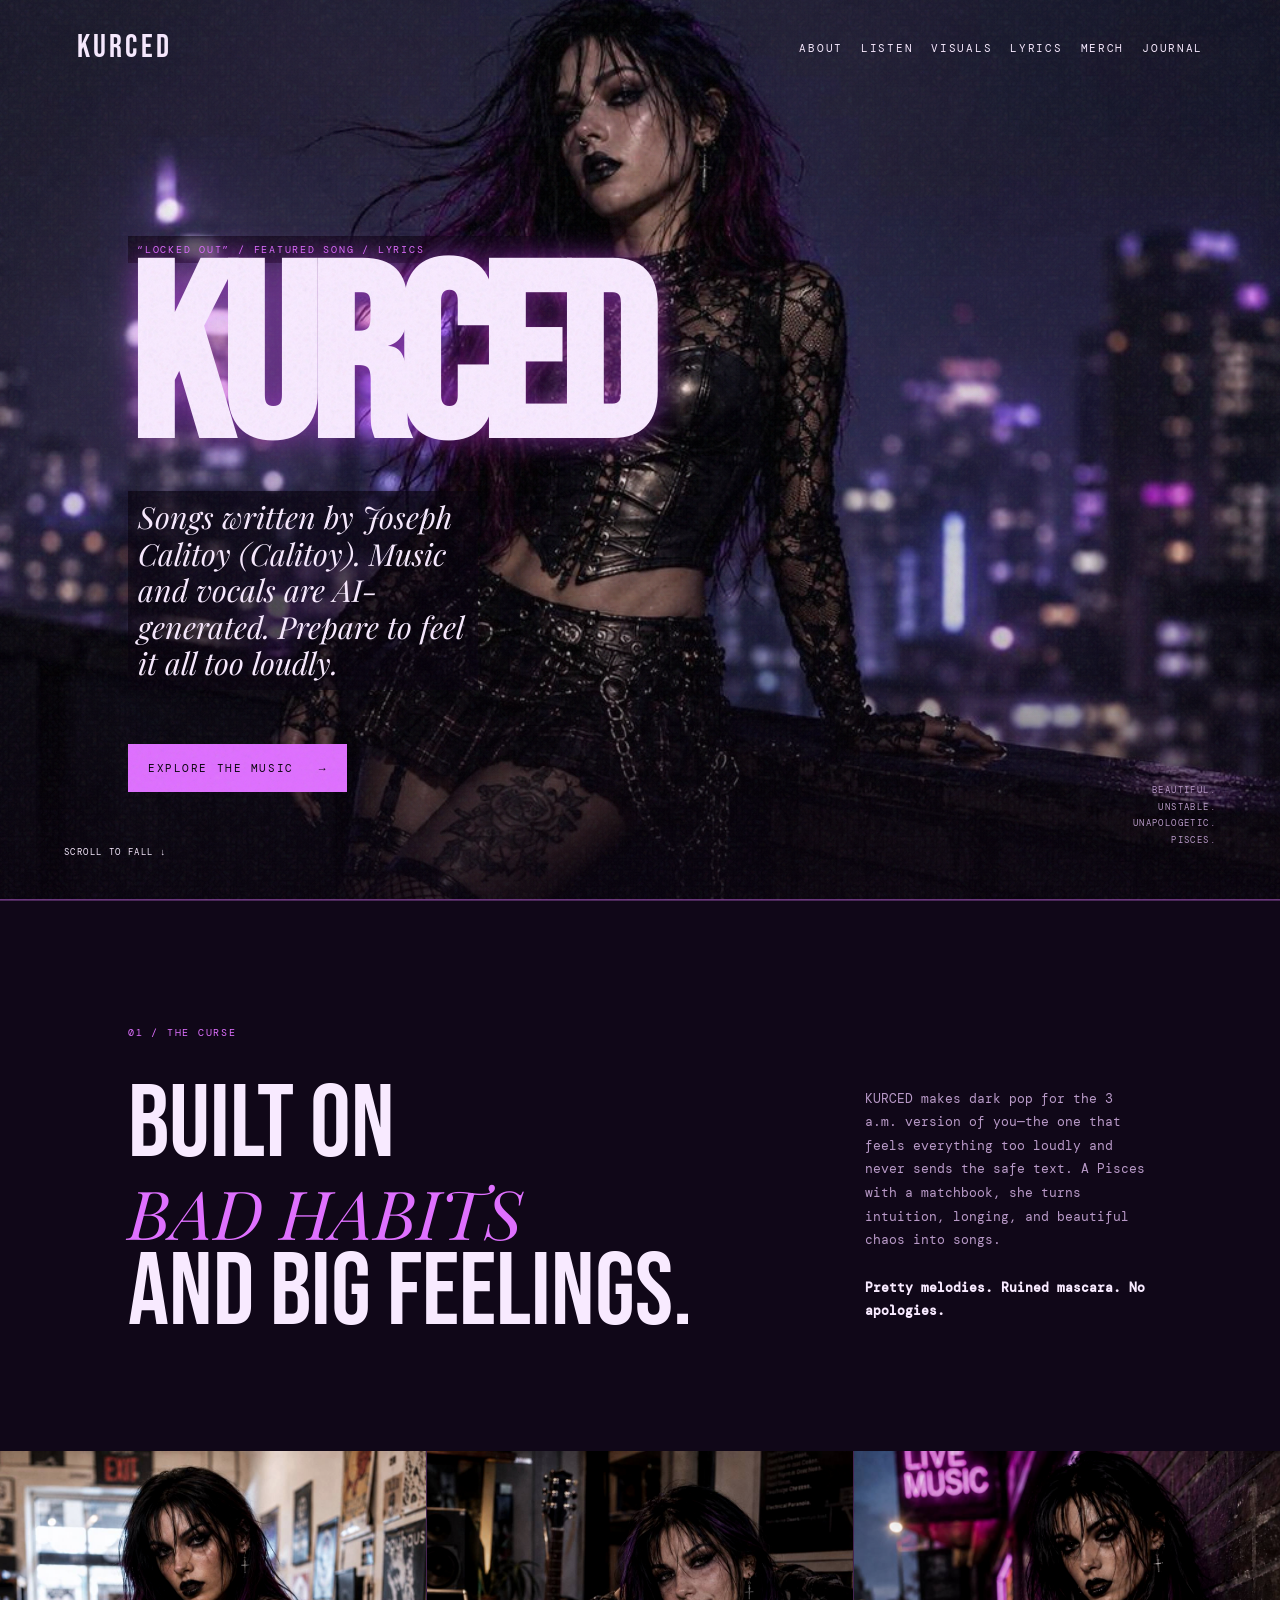
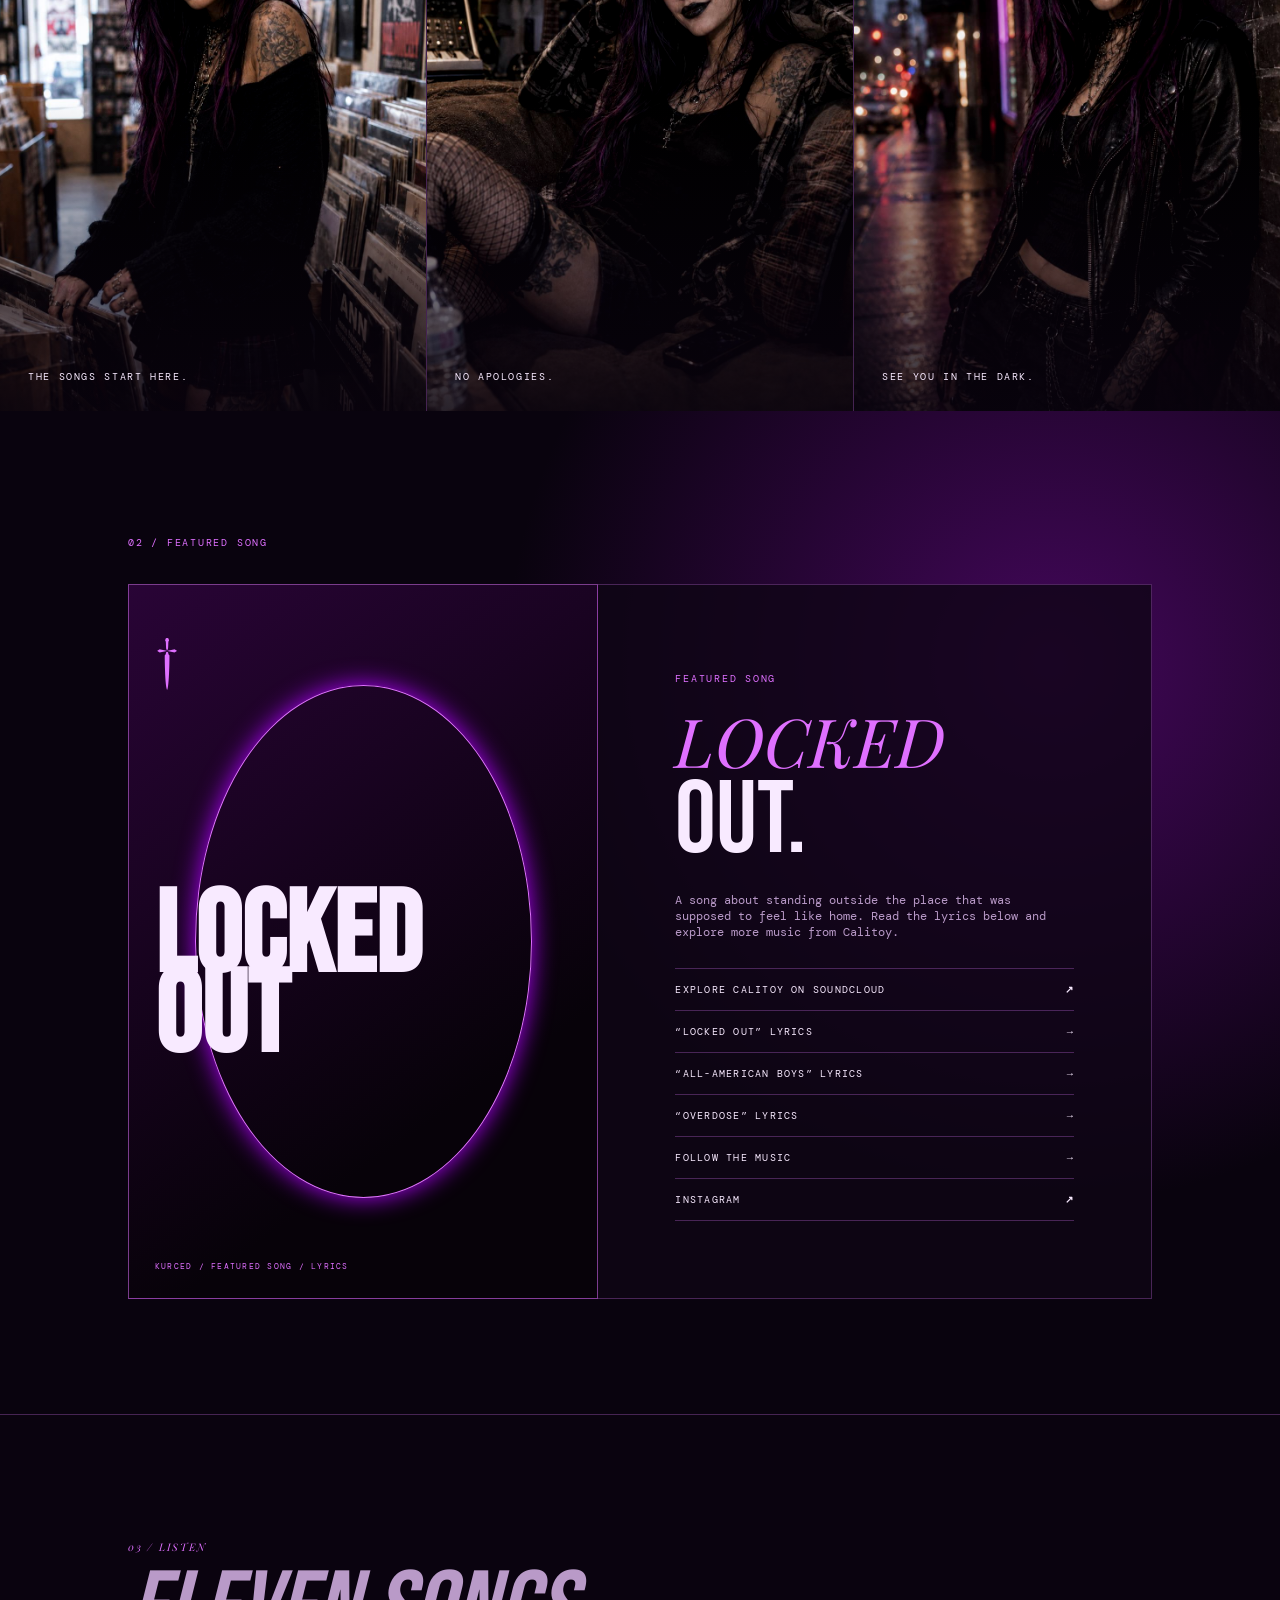
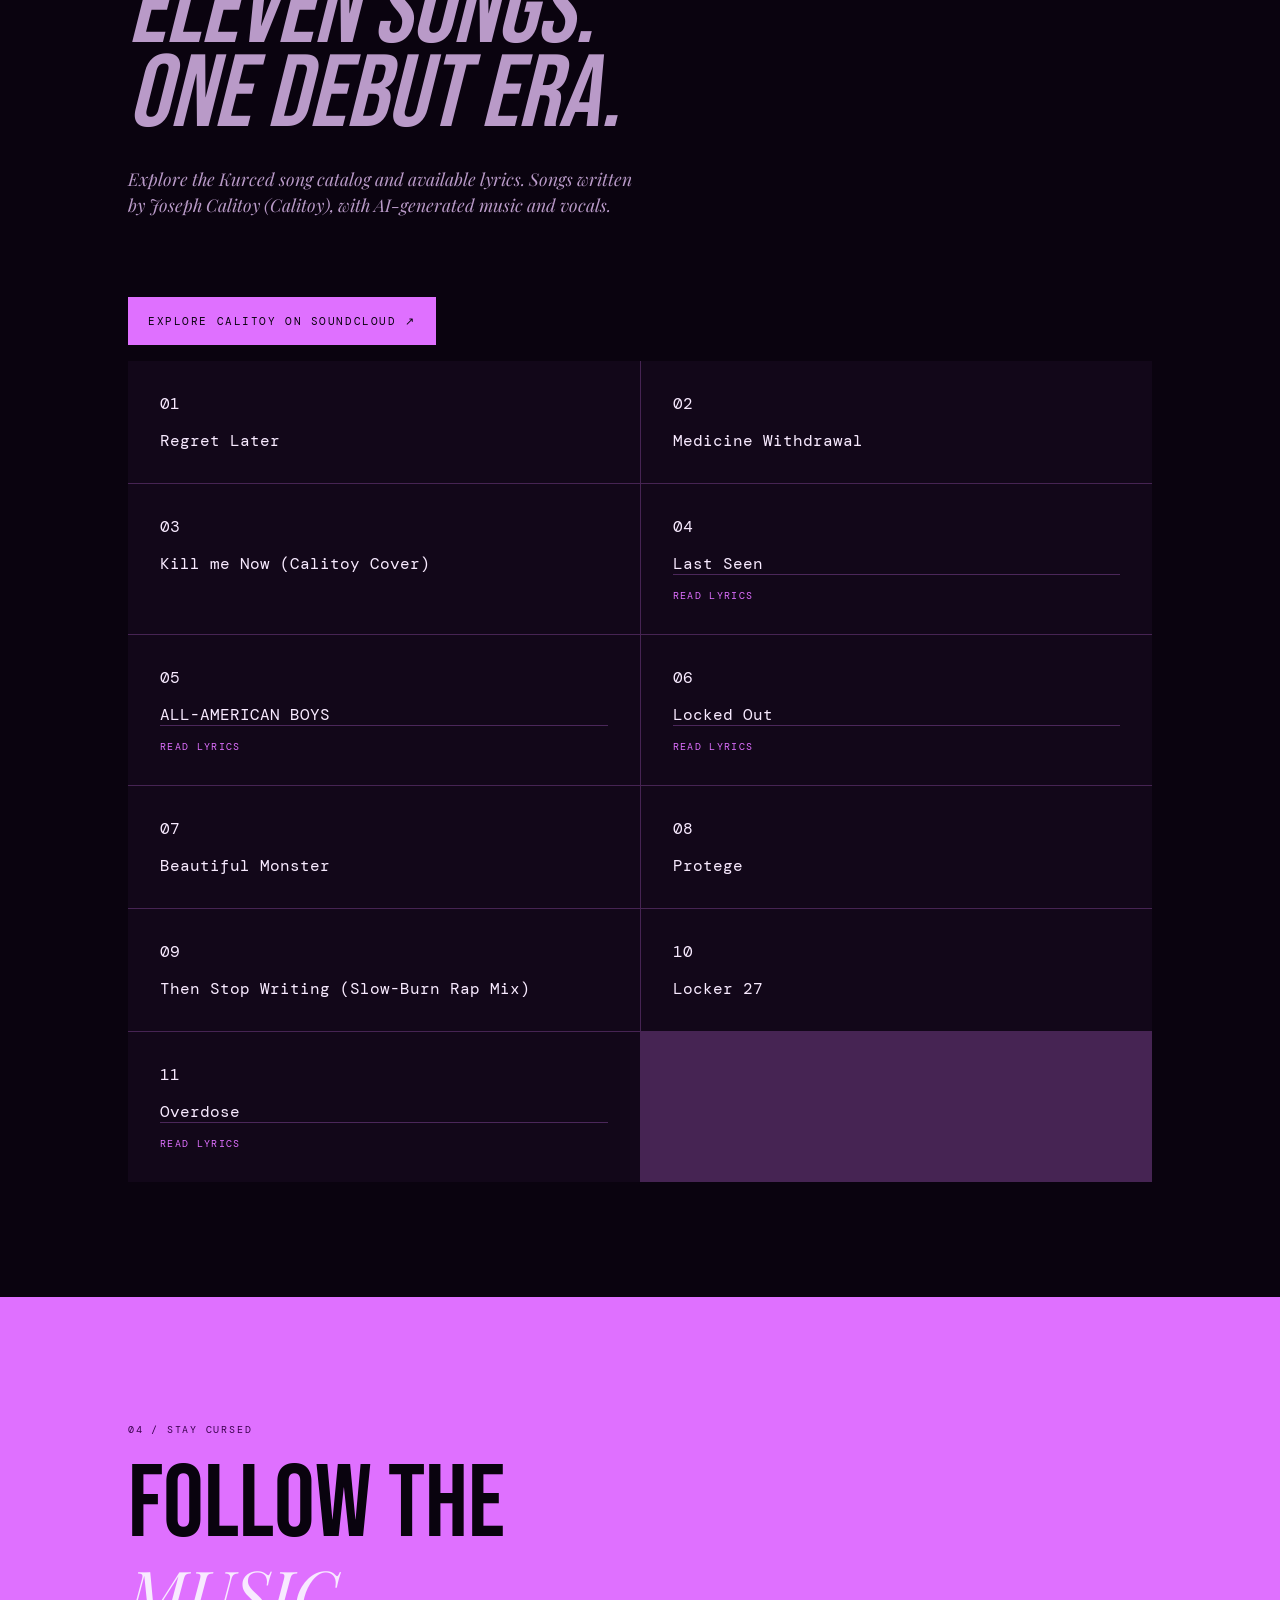
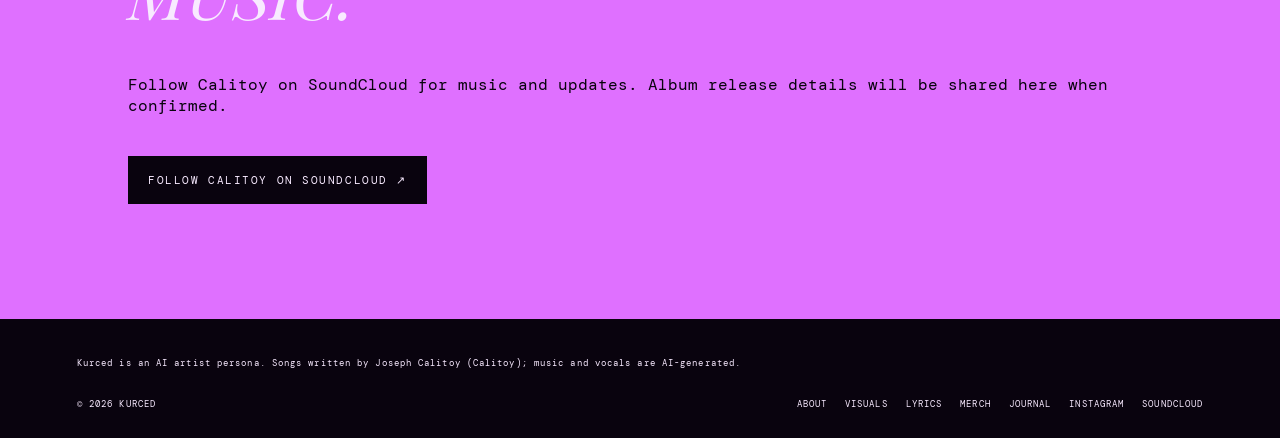
==== commit ddc35387: "Correct stale release claims and replace unavailable music links" ====
--- a/index.html
+++ b/index.html
@@ -1,108 +1,96 @@
 <!doctype html>
-<html lang="en"><head><meta charset="utf-8"><meta name="viewport" content="width=device-width,initial-scale=1"><meta name="theme-color" content="#09030e"><meta name="description" content="KURCED — “Locked Out,” from the debut album coming September 2026. Songs written by Joseph Calitoy (Calitoy); music and vocals are AI-generated."><title>KURCED — “Locked Out” — September 2026</title><link rel="preconnect" href="https://fonts.googleapis.com"><link rel="preconnect" href="https://fonts.gstatic.com" crossorigin><link href="https://fonts.googleapis.com/css2?family=Bebas+Neue&family=DM+Mono:wght@400;500&family=Playfair+Display:ital,wght@0,700;1,700&display=swap" rel="stylesheet"><link rel="stylesheet" href="styles.css?v=20260728-0826"></head>
-<body><div class="noise"></div><header><a class="logo" href="#top">KURCED</a><nav><a href="about.html">ABOUT</a><a href="#music">LISTEN</a><a href="visuals.html">VISUALS</a><a href="lyrics.html">LYRICS</a><a href="merch.html">MERCH</a><a href="journal.html">JOURNAL</a></nav></header><main id="top">
-<section class="hero"><div class="copy"><p class="eyebrow">“LOCKED OUT” / FROM THE DEBUT ALBUM / SEPTEMBER 2026</p><h1>KURCED</h1><p class="tagline">Songs written by Joseph Calitoy (Calitoy). Music and vocals are AI-generated. Prepare to feel it all too loudly.</p><a class="cta" href="#listen">ENTER THE ERA <b>→</b></a></div><div class="hero-photo"><img src="assets/kurced-rooftop-hero.jpg" alt="Kurced on a rain-soaked rooftop overlooking a violet city skyline at night"></div><p class="aside">BEAUTIFUL.<br>UNSTABLE.<br>UNAPOLOGETIC.<br>PISCES.</p><a class="scroll" href="#about">SCROLL TO FALL ↓</a></section>
+<html lang="en"><head><meta charset="utf-8"><meta name="viewport" content="width=device-width,initial-scale=1"><meta name="theme-color" content="#09030e"><meta name="description" content="KURCED — explore the song catalog, lyrics, and Calitoy’s SoundCloud profile. Songs written by Joseph Calitoy (Calitoy); music and vocals are AI-generated."><title>KURCED — “Locked Out” &amp; Music</title><link rel="canonical" href="https://kurced.com/"><meta property="og:title" content="KURCED — Locked Out &amp; Music"><meta property="og:description" content="Explore Kurced’s song catalog and lyrics. Songs written by Joseph Calitoy (Calitoy); music and vocals are AI-generated."><meta property="og:url" content="https://kurced.com/"><meta property="og:type" content="website"><link rel="preconnect" href="https://fonts.googleapis.com"><link rel="preconnect" href="https://fonts.gstatic.com" crossorigin><link href="https://fonts.googleapis.com/css2?family=Bebas+Neue&family=DM+Mono:wght@400;500&family=Playfair+Display:ital,wght@0,700;1,700&display=swap" rel="stylesheet"><link rel="stylesheet" href="styles.css?v=20261030"></head>
+<body><div class="noise"></div><header><a class="logo" href="#top">KURCED</a><nav aria-label="Primary"><a href="about.html">ABOUT</a><a href="#music">LISTEN</a><a href="visuals.html">VISUALS</a><a href="lyrics.html">LYRICS</a><a href="merch.html">MERCH</a><a href="journal.html">JOURNAL</a></nav></header><main id="top">
+<section class="hero"><div class="copy"><p class="eyebrow">“LOCKED OUT” / FEATURED SONG / LYRICS</p><h1>KURCED</h1><p class="tagline">Songs written by Joseph Calitoy (Calitoy). Music and vocals are AI-generated. Prepare to feel it all too loudly.</p><a class="cta" href="#music">EXPLORE THE MUSIC <b>→</b></a></div><div class="hero-photo"><img src="assets/kurced-rooftop-hero.jpg" alt="Kurced on a rain-soaked rooftop overlooking a violet city skyline at night"></div><p class="aside">BEAUTIFUL.<br>UNSTABLE.<br>UNAPOLOGETIC.<br>PISCES.</p><a class="scroll" href="#about">SCROLL TO FALL ↓</a></section>
 <section class="about" id="about"><p class="eyebrow">01 / THE CURSE</p><div><h2>BUILT ON<br><em>BAD HABITS</em><br>AND BIG FEELINGS.</h2><p>KURCED makes dark pop for the 3 a.m. version of you—the one that feels everything too loudly and never sends the safe text. A Pisces with a matchbook, she turns intuition, longing, and beautiful chaos into songs.<br><br><strong>Pretty melodies. Ruined mascara. No apologies.</strong></p></div></section>
-<section class="artist-gallery" aria-label="Kurced visual world"><figure><img src="assets/visuals/kurced-1.jpg" alt="Kurced in a record store"><figcaption>THE SONGS START HERE.</figcaption></figure><figure><img src="assets/visuals/kurced-2.jpg" alt="Kurced in the recording studio"><figcaption>NO APOLOGIES.</figcaption></figure><figure><img src="assets/visuals/kurced-4.jpg" alt="Kurced outside a live music venue at night"><figcaption>SEE YOU IN THE DARK.</figcaption></figure></section><section class="release" id="listen"><p class="eyebrow">02 / FEATURED TRACK</p><div class="release-card"><div class="art"><span>†</span><b>LOCKED<br>OUT</b><small>KURCED / FROM THE DEBUT ALBUM / SEPTEMBER 2026</small></div><div class="details"><p class="eyebrow">COMING SEPTEMBER 2026</p><h2><em>LOCKED</em><br>OUT.</h2><p>A song about standing outside the place that was supposed to feel like home. From Kurced’s debut album, coming September 2026.</p><!-- Replace # with confirmed pre-save and platform URLs before launch. --><a href="locked-out.html">“LOCKED OUT” LYRICS <b>→</b></a><a href="all-american-boys.html">“ALL-AMERICAN BOYS” LYRICS <b>→</b></a><a href="overdose.html">“OVERDOSE” LYRICS <b>→</b></a><a href="#updates">JOIN THE LIST <b>→</b></a><a href="https://www.instagram.com/KurcedGrl/" target="_blank" rel="noopener noreferrer">INSTAGRAM <b>↗</b></a><a href="#">YOUTUBE <b>↗</b></a></div></div></section>
+<section class="artist-gallery" aria-label="Kurced visual world"><figure><img src="assets/visuals/kurced-1.jpg" alt="Kurced in a record store"><figcaption>THE SONGS START HERE.</figcaption></figure><figure><img src="assets/visuals/kurced-2.jpg" alt="Kurced in the recording studio"><figcaption>NO APOLOGIES.</figcaption></figure><figure><img src="assets/visuals/kurced-4.jpg" alt="Kurced outside a live music venue at night"><figcaption>SEE YOU IN THE DARK.</figcaption></figure></section><section class="release" id="listen"><p class="eyebrow">02 / FEATURED SONG</p><div class="release-card"><div class="art"><span>†</span><b>LOCKED<br>OUT</b><small>KURCED / FEATURED SONG / LYRICS</small></div><div class="details"><p class="eyebrow">FEATURED SONG</p><h2><em>LOCKED</em><br>OUT.</h2><p>A song about standing outside the place that was supposed to feel like home. Read the lyrics below and explore more music from Calitoy.</p><a href="https://soundcloud.com/calitoy" target="_blank" rel="noopener noreferrer">EXPLORE CALITOY ON SOUNDCLOUD <b>↗</b></a><a href="locked-out.html">“LOCKED OUT” LYRICS <b>→</b></a><a href="all-american-boys.html">“ALL-AMERICAN BOYS” LYRICS <b>→</b></a><a href="overdose.html">“OVERDOSE” LYRICS <b>→</b></a><a href="#updates">FOLLOW THE MUSIC <b>→</b></a><a href="https://www.instagram.com/KurcedGrl/" target="_blank" rel="noopener noreferrer">INSTAGRAM <b>↗</b></a></div></div></section>
 <section class="listen" id="music">
       <div class="listen-intro">
         <p class="eyebrow">03 / LISTEN</p>
-        <h2>ELEVEN TRACKS.<br>ONE DEBUT ERA.</h2>
-        <p>The full Kurced catalog on SoundCloud. Songs written by Joseph Calitoy (Calitoy), with AI-generated music and vocals. Played loud.</p>
+        <h2>ELEVEN SONGS.<br>ONE DEBUT ERA.</h2>
+        <p>Explore the Kurced song catalog and available lyrics. Songs written by Joseph Calitoy (Calitoy), with AI-generated music and vocals.</p>
       </div>
-      <div class="sc-playlist">        <iframe width="100%" height="350" scrolling="no" frameborder="no" allow="autoplay" src="https://w.soundcloud.com/player/?url=https%3A%2F%2Fsoundcloud.com%2Fcalitoy%2Fsets%2Fkurced&color=%23df70ff&auto_play=false&buying=false&sharing=false&download=false&show_artwork=true&show_playcount=false&show_user=false&hide_related=true&visual=false"></iframe>
-</div>
+      <p><a class="cta" href="https://soundcloud.com/calitoy" target="_blank" rel="noopener noreferrer">EXPLORE CALITOY ON SOUNDCLOUD ↗</a></p>
       <div class="sc-grid">
         <div class="sc-track">
           <div class="sc-track-num">01</div>
           <div class="sc-track-info">
             <div class="sc-track-title">Regret Later</div>
-            <a href="https://soundcloud.com/calitoy/regret-later" target="_blank" rel="noreferrer" class="sc-track-link">LISTEN ON SOUNDCLOUD</a>
+
           </div>
-          <iframe width="100%" height="120" scrolling="no" frameborder="no" allow="autoplay" src="https://w.soundcloud.com/player/?url=https%3A%2F%2Fsoundcloud.com%2Fcalitoy%2Fregret-later&color=%23df70ff&auto_play=false&buying=false&sharing=false&download=false&show_artwork=true&show_playcount=false&show_user=false&hide_related=true&visual=false"></iframe>
         </div>
         <div class="sc-track">
           <div class="sc-track-num">02</div>
           <div class="sc-track-info">
             <div class="sc-track-title">Medicine Withdrawal</div>
-            <a href="https://soundcloud.com/calitoy/medicine-withdrawal" target="_blank" rel="noreferrer" class="sc-track-link">LISTEN ON SOUNDCLOUD</a>
+
           </div>
-          <iframe width="100%" height="120" scrolling="no" frameborder="no" allow="autoplay" src="https://w.soundcloud.com/player/?url=https%3A%2F%2Fsoundcloud.com%2Fcalitoy%2Fmedicine-withdrawal&color=%23df70ff&auto_play=false&buying=false&sharing=false&download=false&show_artwork=true&show_playcount=false&show_user=false&hide_related=true&visual=false"></iframe>
         </div>
         <div class="sc-track">
           <div class="sc-track-num">03</div>
           <div class="sc-track-info">
             <div class="sc-track-title">Kill me Now (Calitoy Cover)</div>
-            <a href="https://soundcloud.com/calitoy/kill-me-now-calitoy-cover" target="_blank" rel="noreferrer" class="sc-track-link">LISTEN ON SOUNDCLOUD</a>
+
           </div>
-          <iframe width="100%" height="120" scrolling="no" frameborder="no" allow="autoplay" src="https://w.soundcloud.com/player/?url=https%3A%2F%2Fsoundcloud.com%2Fcalitoy%2Fkill-me-now-calitoy-cover&color=%23df70ff&auto_play=false&buying=false&sharing=false&download=false&show_artwork=true&show_playcount=false&show_user=false&hide_related=true&visual=false"></iframe>
         </div>
         <div class="sc-track">
           <div class="sc-track-num">04</div>
           <div class="sc-track-info">
             <div class="sc-track-title">Last Seen</div>
-            <a href="https://soundcloud.com/calitoy/last-seen" target="_blank" rel="noreferrer" class="sc-track-link">LISTEN ON SOUNDCLOUD</a>
+            <a href="last-seen.html" class="sc-track-link">READ LYRICS</a>
           </div>
-          <iframe width="100%" height="120" scrolling="no" frameborder="no" allow="autoplay" src="https://w.soundcloud.com/player/?url=https%3A%2F%2Fsoundcloud.com%2Fcalitoy%2Flast-seen&color=%23df70ff&auto_play=false&buying=false&sharing=false&download=false&show_artwork=true&show_playcount=false&show_user=false&hide_related=true&visual=false"></iframe>
         </div>
         <div class="sc-track">
           <div class="sc-track-num">05</div>
           <div class="sc-track-info">
             <div class="sc-track-title">ALL-AMERICAN BOYS</div>
-            <a href="https://soundcloud.com/calitoy/all-american-boys" target="_blank" rel="noreferrer" class="sc-track-link">LISTEN ON SOUNDCLOUD</a>
+            <a href="all-american-boys.html" class="sc-track-link">READ LYRICS</a>
           </div>
-          <iframe width="100%" height="120" scrolling="no" frameborder="no" allow="autoplay" src="https://w.soundcloud.com/player/?url=https%3A%2F%2Fsoundcloud.com%2Fcalitoy%2Fall-american-boys&color=%23df70ff&auto_play=false&buying=false&sharing=false&download=false&show_artwork=true&show_playcount=false&show_user=false&hide_related=true&visual=false"></iframe>
         </div>
         <div class="sc-track">
           <div class="sc-track-num">06</div>
           <div class="sc-track-info">
             <div class="sc-track-title">Locked Out</div>
-            <a href="https://soundcloud.com/calitoy/locked-out-wav" target="_blank" rel="noreferrer" class="sc-track-link">LISTEN ON SOUNDCLOUD</a>
+            <a href="locked-out.html" class="sc-track-link">READ LYRICS</a>
           </div>
-          <iframe width="100%" height="120" scrolling="no" frameborder="no" allow="autoplay" src="https://w.soundcloud.com/player/?url=https%3A%2F%2Fsoundcloud.com%2Fcalitoy%2Flocked-out-wav&color=%23df70ff&auto_play=false&buying=false&sharing=false&download=false&show_artwork=true&show_playcount=false&show_user=false&hide_related=true&visual=false"></iframe>
         </div>
         <div class="sc-track">
           <div class="sc-track-num">07</div>
           <div class="sc-track-info">
             <div class="sc-track-title">Beautiful Monster</div>
-            <a href="https://soundcloud.com/calitoy/beautiful-monster" target="_blank" rel="noreferrer" class="sc-track-link">LISTEN ON SOUNDCLOUD</a>
+
           </div>
-          <iframe width="100%" height="120" scrolling="no" frameborder="no" allow="autoplay" src="https://w.soundcloud.com/player/?url=https%3A%2F%2Fsoundcloud.com%2Fcalitoy%2Fbeautiful-monster&color=%23df70ff&auto_play=false&buying=false&sharing=false&download=false&show_artwork=true&show_playcount=false&show_user=false&hide_related=true&visual=false"></iframe>
         </div>
         <div class="sc-track">
           <div class="sc-track-num">08</div>
           <div class="sc-track-info">
             <div class="sc-track-title">Protege</div>
-            <a href="https://soundcloud.com/calitoy/protege" target="_blank" rel="noreferrer" class="sc-track-link">LISTEN ON SOUNDCLOUD</a>
+
           </div>
-          <iframe width="100%" height="120" scrolling="no" frameborder="no" allow="autoplay" src="https://w.soundcloud.com/player/?url=https%3A%2F%2Fsoundcloud.com%2Fcalitoy%2Fprotege&color=%23df70ff&auto_play=false&buying=false&sharing=false&download=false&show_artwork=true&show_playcount=false&show_user=false&hide_related=true&visual=false"></iframe>
         </div>
         <div class="sc-track">
           <div class="sc-track-num">09</div>
           <div class="sc-track-info">
             <div class="sc-track-title">Then Stop Writing (Slow-Burn Rap Mix)</div>
-            <a href="https://soundcloud.com/calitoy/then-stop-writing-slow-burn" target="_blank" rel="noreferrer" class="sc-track-link">LISTEN ON SOUNDCLOUD</a>
+
           </div>
-          <iframe width="100%" height="120" scrolling="no" frameborder="no" allow="autoplay" src="https://w.soundcloud.com/player/?url=https%3A%2F%2Fsoundcloud.com%2Fcalitoy%2Fthen-stop-writing-slow-burn&color=%23df70ff&auto_play=false&buying=false&sharing=false&download=false&show_artwork=true&show_playcount=false&show_user=false&hide_related=true&visual=false"></iframe>
         </div>
         <div class="sc-track">
           <div class="sc-track-num">10</div>
           <div class="sc-track-info">
             <div class="sc-track-title">Locker 27</div>
-            <a href="https://soundcloud.com/calitoy/locker-27" target="_blank" rel="noreferrer" class="sc-track-link">LISTEN ON SOUNDCLOUD</a>
+
           </div>
-          <iframe width="100%" height="120" scrolling="no" frameborder="no" allow="autoplay" src="https://w.soundcloud.com/player/?url=https%3A%2F%2Fsoundcloud.com%2Fcalitoy%2Flocker-27&color=%23df70ff&auto_play=false&buying=false&sharing=false&download=false&show_artwork=true&show_playcount=false&show_user=false&hide_related=true&visual=false"></iframe>
         </div>
         <div class="sc-track">
           <div class="sc-track-num">11</div>
           <div class="sc-track-info">
             <div class="sc-track-title">Overdose</div>
-            <a href="https://soundcloud.com/calitoy/overdose" target="_blank" rel="noreferrer" class="sc-track-link">LISTEN ON SOUNDCLOUD</a>
+            <a href="overdose.html" class="sc-track-link">READ LYRICS</a>
           </div>
-          <iframe width="100%" height="120" scrolling="no" frameborder="no" allow="autoplay" src="https://w.soundcloud.com/player/?url=https%3A%2F%2Fsoundcloud.com%2Fcalitoy%2Foverdose&color=%23df70ff&auto_play=false&buying=false&sharing=false&download=false&show_artwork=true&show_playcount=false&show_user=false&hide_related=true&visual=false"></iframe>
         </div>
       </div>
-    </section></main><footer><p class="artist-credit">Kurced is an AI artist persona. Songs written by Joseph Calitoy (Calitoy); music and vocals are AI-generated.</p><span>© <span id="year"></span> KURCED</span><nav><a href="about.html">ABOUT</a><a href="visuals.html">VISUALS</a><a href="lyrics.html">LYRICS</a><a href="merch.html">MERCH</a><a href="journal.html">JOURNAL</a><a href="https://www.instagram.com/KurcedGrl/" target="_blank" rel="noopener noreferrer">INSTAGRAM</a><a href="https://soundcloud.com/calitoy" target="_blank" rel="noopener noreferrer">SOUNDCLOUD</a><a href="#">TIKTOK</a><a href="#">YOUTUBE</a></nav></footer><script src="script.js?v=20260726-0930"></script>
+    </section><section class="signup" id="updates" aria-labelledby="updates-title"><p class="eyebrow">04 / STAY CURSED</p><h2 id="updates-title">FOLLOW THE<br><em>MUSIC.</em></h2><p>Follow Calitoy on SoundCloud for music and updates. Album release details will be shared here when confirmed.</p><a class="cta" href="https://soundcloud.com/calitoy" target="_blank" rel="noopener noreferrer">FOLLOW CALITOY ON SOUNDCLOUD ↗</a></section></main><footer><p class="artist-credit">Kurced is an AI artist persona. Songs written by Joseph Calitoy (Calitoy); music and vocals are AI-generated.</p><span>© <span id="year"></span> KURCED</span><nav><a href="about.html">ABOUT</a><a href="visuals.html">VISUALS</a><a href="lyrics.html">LYRICS</a><a href="merch.html">MERCH</a><a href="journal.html">JOURNAL</a><a href="https://www.instagram.com/KurcedGrl/" target="_blank" rel="noopener noreferrer">INSTAGRAM</a><a href="https://soundcloud.com/calitoy" target="_blank" rel="noopener noreferrer">SOUNDCLOUD</a></nav></footer><script src="script.js?v=20261030"></script>
 <script>
 document.querySelectorAll('form').forEach(function(form){
   if(form.dataset.wired) return;
@@ -126,4 +114,4 @@
 });
 </script>
 
-</body></html>+</body></html>
--- a/styles.css
+++ b/styles.css
@@ -1 +1,10 @@
-:root{--ink:#09030e;--paper:#f8eaff;--pink:#df70ff;--muted:#b99ac8;--line:#bd66db55}*{box-sizing:border-box}html{scroll-behavior:smooth}body{margin:0;background:var(--ink);color:var(--paper);font-family:'DM Mono',monospace}a{color:inherit;text-decoration:none}.noise{position:fixed;inset:0;pointer-events:none;opacity:.08;z-index:5;background-image:url("data:image/svg+xml,%3Csvg viewBox='0 0 180 180' xmlns='http://www.w3.org/2000/svg'%3E%3Cfilter id='n'%3E%3CfeTurbulence baseFrequency='.9' numOctaves='4'/%3E%3C/filter%3E%3Crect width='100%25' height='100%25' filter='url(%23n)'/%3E%3C/svg%3E")}header{position:absolute;z-index:3;top:0;left:0;right:0;padding:28px clamp(24px,6vw,90px);display:flex;justify-content:space-between;font-size:.67rem;letter-spacing:.16em}.logo,h1,h2,.art b{font-family:'Bebas Neue',sans-serif}.logo{font-size:2rem;letter-spacing:.1em}header nav{display:flex;gap:18px}.hero{min-height:100svh;padding:130px clamp(24px,10vw,150px) 70px;display:flex;align-items:center;position:relative;overflow:hidden}.copy{z-index:2;max-width:630px}.eyebrow{font-size:.65rem;letter-spacing:.17em;color:var(--pink)}h1{font-size:clamp(7rem,19vw,18rem);letter-spacing:-.04em;line-height:.72;margin:15px 0 38px;text-shadow:0 0 30px #d342ff88}.tagline{font:italic clamp(1.2rem,2.4vw,1.9rem)/1.2 'Playfair Display',serif;max-width:350px}.cta{margin-top:24px;display:inline-flex;gap:25px;padding:17px 20px;background:var(--pink);color:var(--ink);font-size:.7rem;letter-spacing:.14em;transition:.2s}.cta:hover{background:var(--paper);transform:translateY(-3px)}.hero-photo{position:absolute;inset:0;width:100%;overflow:hidden;border-bottom:1px solid rgba(222,112,255,.45)}.hero-photo:after{content:'';position:absolute;inset:0;background:linear-gradient(0deg,rgba(9,3,14,.82) 0%,rgba(9,3,14,.18) 30%,rgba(9,3,14,.03) 65%)}.hero-photo img{width:100%;height:100%;object-fit:cover;object-position:center 12%}.hero .copy{align-self:end;margin-bottom:38px;max-width:410px}.hero .copy .eyebrow{background:rgba(9,3,14,.62);padding:7px 9px}.hero .copy .tagline{background:rgba(9,3,14,.66);padding:8px 10px}.scene{position:absolute;right:0;top:0;width:min(68vw,900px);height:100%}.ring,.orb{position:absolute;border-radius:50%;left:48%;transform:translateX(-50%)}.ring{border:2px solid var(--pink);filter:drop-shadow(0 0 12px #b800ff);top:17%;width:min(47vw,570px);height:min(47vw,570px)}.ring.two{top:10%;width:min(57vw,700px);height:min(57vw,700px);opacity:.18}.orb{top:19%;width:min(44vw,535px);height:min(44vw,535px);background:radial-gradient(circle at 43% 34%,#32103f,#0c0510 58%,transparent 59%)}.figure{position:absolute;z-index:1;width:35%;height:58%;bottom:0;left:47%;transform:translateX(-50%);border-radius:48% 48% 0 0;background:linear-gradient(100deg,#060307,#461247,#070307);filter:drop-shadow(0 0 18px #8e14c4)}.figure:before{content:'';position:absolute;top:-23%;left:20%;width:62%;height:43%;border-radius:48%;background:radial-gradient(circle at 64% 36%,#df98b7 0 5%,#713a52 18%,#180916 54%,transparent 55%)}.figure b{position:absolute;top:-15%;left:-16%;width:128%;height:67%;border-radius:52% 48% 35% 38%;background:linear-gradient(90deg,#030205,#1d0a1e,#020103);z-index:-1}.city{position:absolute;bottom:0;width:100%;height:18%;opacity:.6;background:repeating-linear-gradient(90deg,transparent 0 9px,#cb53fa 10px 11px,transparent 12px 21px),linear-gradient(#310342,#060208)}.aside,.scroll{position:absolute;bottom:42px;font-size:.58rem;letter-spacing:.15em;z-index:2}.aside{right:clamp(24px,5vw,80px);text-align:right;color:var(--muted);line-height:1.8}.scroll{left:clamp(24px,5vw,80px)}.about,.release,.signup{padding:115px clamp(24px,10vw,150px)}.about{background:#100718;border-top:1px solid var(--line)}.about>div{display:grid;grid-template-columns:1.3fr .55fr;gap:60px;align-items:end;margin-top:34px}h2{font-size:clamp(3.5rem,8vw,8rem);line-height:.82;font-weight:400;margin:0}h2 em{font-family:'Playfair Display',serif;font-size:.66em;color:var(--pink)}.about div p{color:var(--muted);font-size:.82rem;line-height:1.8}.about strong{color:var(--paper)}.artist-gallery{display:grid;grid-template-columns:repeat(3,1fr);gap:1px;background:var(--line)}.artist-gallery figure{margin:0;min-height:560px;position:relative;overflow:hidden;background:var(--ink)}.artist-gallery img{width:100%;height:100%;object-fit:cover;object-position:center 12%;position:absolute;inset:0;filter:saturate(.9) contrast(1.06);transition:transform .6s ease}.artist-gallery figure:hover img{transform:scale(1.04)}.artist-gallery figcaption{position:absolute;bottom:28px;left:28px;font-size:.64rem;letter-spacing:.16em;z-index:1}.artist-gallery figure:after{content:'';position:absolute;inset:45% 0 0;background:linear-gradient(transparent,rgba(9,3,14,.85))}.release{background:radial-gradient(circle at 82% 25%,#43075a,transparent 42%),var(--ink)}.release-card{margin-top:35px;max-width:1080px;display:grid;grid-template-columns:.85fr 1fr}.art{min-height:420px;padding:26px;background:linear-gradient(145deg,#290436,#070209 72%);border:1px solid #df70ff88;display:flex;flex-direction:column;justify-content:space-between;position:relative;overflow:hidden}.art:after{content:'';position:absolute;inset:14%;border:1px solid var(--pink);border-radius:50%;box-shadow:0 0 25px #ad00fa}.art span{color:var(--pink);font:4rem 'Playfair Display';z-index:1}.art b{font-size:clamp(4.5rem,9vw,8rem);line-height:.7;z-index:1}.art small{z-index:1;color:var(--pink);font-size:.52rem;letter-spacing:.15em}.details{padding:clamp(30px,6vw,78px);border:1px solid var(--line);border-left:0;background:#0e0615c9;display:flex;flex-direction:column;justify-content:center}.details>p:not(.eyebrow){color:var(--muted);font-size:.78rem;margin:28px 0}.details>a{border-top:1px solid var(--line);padding:14px 0;font-size:.65rem;letter-spacing:.12em;display:flex;justify-content:space-between}.details>a:last-child{border-bottom:1px solid var(--line)}.signup{background:var(--pink);color:var(--ink)}.signup .eyebrow{color:#3a004e}.signup h2{margin:28px 0 42px}.signup h2 em{color:var(--paper)}form{max-width:720px;border-bottom:2px solid var(--ink);display:flex}#signup-form{max-width:960px;display:grid;grid-template-columns:1fr 1fr 1.3fr auto;gap:0 14px}#signup-form input{border-bottom:1px solid rgba(7,3,11,.35)}#signup-form button{padding:0 0 0 10px;white-space:nowrap}.signup-copy{font:italic 1.05rem/1.45 'Playfair Display',serif;max-width:560px;margin:-15px 0 30px}input{flex:1;min-width:0;padding:17px 0;border:0;background:transparent;outline:0;font:500 .7rem 'DM Mono';color:var(--ink)}input::placeholder{color:#20002eaa}button{border:0;background:transparent;font:500 .67rem 'DM Mono';letter-spacing:.1em;cursor:pointer;padding-left:15px}.sr{position:absolute;clip:rect(0,0,0,0)}#notice{font-size:.65rem;min-height:1em}footer{padding:28px clamp(24px,6vw,90px);display:flex;justify-content:space-between;font-size:.57rem;letter-spacing:.12em}footer nav{display:flex;gap:18px}.journal-nav{position:relative;border-bottom:1px solid var(--line)}.visuals{max-width:1400px;margin:0 auto;padding:100px clamp(24px,6vw,90px)}.visuals>h1{font-size:clamp(6rem,15vw,14rem);margin:18px 0}.visuals>p:last-of-type{color:var(--muted);font:italic 1.2rem/1.45 'Playfair Display',serif;max-width:520px;margin-bottom:48px}.visual-grid{columns:3 280px;column-gap:10px}.visual-grid img{display:block;width:100%;margin:0 0 10px;break-inside:avoid;filter:saturate(.92) contrast(1.06);transition:filter .25s}.visual-grid img:hover{filter:saturate(1.1) contrast(1.12)}.track-hub{max-width:1200px;margin:0 auto;padding:100px clamp(24px,8vw,110px)}.track-hub>h1{font-size:clamp(6rem,15vw,14rem);margin:18px 0}.track-intro{color:var(--muted);font:italic 1.25rem/1.4 'Playfair Display',serif;margin:0 0 55px}.cover-release{display:grid;grid-template-columns:1.15fr .85fr;align-items:end;gap:clamp(30px,7vw,110px);padding:0 0 72px;border-bottom:1px solid var(--line)}.cover-release h2{font-size:clamp(4.2rem,9vw,8.5rem);line-height:.82;margin:16px 0 25px}.cover-release p:not(.eyebrow){max-width:370px;color:var(--muted);font:italic 1.1rem/1.5 'Playfair Display',serif;margin-bottom:28px}.album-cover{width:100%;display:block;box-shadow:18px 20px 0 #6d24a955}.single-cover-grid{display:grid;grid-template-columns:repeat(5,1fr);gap:14px;padding:42px 0}.single-cover-grid a{display:block;overflow:hidden;background:#21072e;aspect-ratio:1}.single-cover-grid img{width:100%;height:100%;object-fit:cover;display:block;transition:transform .35s ease}.single-cover-grid a:hover img{transform:scale(1.045)}.track-grid{display:grid;grid-template-columns:repeat(2,1fr);gap:1px;background:var(--line)}.track-card{min-height:360px;padding:30px;position:relative;display:flex;flex-direction:column;justify-content:flex-end;overflow:hidden;background:#18071f}.track-card:before{content:'';position:absolute;inset:0;background:linear-gradient(135deg,#2e0a39,#08030d);transition:transform .35s}.track-card:hover:before{transform:scale(1.05)}.track-card>*{position:relative;z-index:1}.track-card span,.track-card b{font-size:.6rem;letter-spacing:.15em;color:var(--pink)}.track-card h2{font-size:clamp(3.4rem,6vw,6rem);margin:16px 0}.track-card p{color:var(--muted);font-size:.78rem;line-height:1.7;max-width:310px}.track-card b{margin-top:22px;color:var(--paper)}.track-card--locked:before{background:linear-gradient(135deg,#401054,#09030e)}.track-card--boys:before{background:linear-gradient(135deg,#27122e,#08030d)}.track-card--overdose:before{background:linear-gradient(135deg,#18212b,#09030e)}.track-card--seen:before{background:linear-gradient(135deg,#35121d,#09030e)}.track-card--medicine:before{background:linear-gradient(135deg,#122f38,#09030e)}.track-card--soon:before{background:linear-gradient(135deg,#140617,#09030e)}.lyrics{max-width:900px;margin:0 auto;padding:100px clamp(24px,8vw,110px)}.lyrics>h1{font-size:clamp(6rem,15vw,14rem);margin:18px 0;line-height:.72}.lyrics-subtitle{color:var(--muted);font:italic 1.2rem 'Playfair Display',serif;margin-bottom:18px}.support-note{border-left:2px solid var(--pink);color:var(--muted);font-size:.72rem;line-height:1.7;margin:0 0 50px;max-width:600px;padding-left:15px}.support-note strong{color:var(--paper)}.lyrics-sheet{border-top:1px solid var(--line);max-width:640px}.lyrics-sheet section{border-bottom:1px solid var(--line);padding:32px 0}.lyrics-sheet section>p:not(.post-meta){color:var(--paper);font:italic 1.05rem/1.9 'Playfair Display',serif}.lyrics>.cta{margin-top:45px}.journal{max-width:1100px;margin:0 auto;padding:100px clamp(24px,8vw,110px)}.journal>h1{font-size:clamp(6rem,15vw,14rem);margin:18px 0}.journal-intro{max-width:500px;color:var(--muted);font:italic 1.25rem/1.4 'Playfair Display',serif;margin-bottom:85px}.journal article{border-top:1px solid var(--line);padding:48px 0;max-width:760px}.post-meta{font-size:.62rem;letter-spacing:.15em;color:var(--pink)}.journal article h2{font-size:clamp(2.8rem,6vw,5.5rem);margin:15px 0 25px}.journal article>p:not(.post-meta){color:var(--muted);font-size:.82rem;line-height:1.9;max-width:640px}.journal article>p:not(.post-meta):first-of-type{color:var(--paper)}.journal article .cta{margin-top:14px}.about-page,.merch-page{padding-top:0}.about-hero{min-height:790px;display:grid;grid-template-columns:1fr 1fr;align-items:end;padding:145px clamp(24px,10vw,150px) 75px;gap:clamp(35px,8vw,130px);background:radial-gradient(circle at 73% 28%,#4d0b61,transparent 42%),#0a030f}.about-hero h1,.merch-hero h1{font-size:clamp(6rem,14vw,14rem);line-height:.72;margin:20px 0 30px}.about-lede,.merch-hero>p:not(.eyebrow){font:italic 1.25rem/1.4 'Playfair Display',serif;max-width:390px;color:var(--muted)}.about-hero figure{height:min(58vw,670px);margin:0;position:relative;overflow:hidden;border:1px solid var(--line)}.about-hero figure:after{content:'';position:absolute;inset:50% 0 0;background:linear-gradient(transparent,#09030ec9)}.about-hero img{width:100%;height:100%;object-fit:cover;object-position:center 12%;filter:saturate(.9) contrast(1.1)}.about-hero figcaption{position:absolute;z-index:1;left:20px;bottom:18px;font-size:.6rem;letter-spacing:.14em}.about-copy{padding:120px clamp(24px,10vw,150px);display:grid;grid-template-columns:.5fr 1fr;gap:55px;background:#120819}.section-label{font-size:.63rem;letter-spacing:.16em;color:var(--pink)}.about-copy h2,.about-era h2,.merch-cta h2{font-size:clamp(4rem,8vw,8.5rem);line-height:.8;margin:0 0 30px}.about-copy p{max-width:590px;color:var(--muted);font-size:.85rem;line-height:1.9}.about-copy p:first-of-type{color:var(--paper)}.about-era{padding:110px clamp(24px,10vw,150px);display:grid;grid-template-columns:1fr .82fr;gap:clamp(40px,10vw,160px);align-items:center;background:radial-gradient(circle at 5% 65%,#49065d,transparent 35%),var(--ink)}.about-era>div>p:not(.eyebrow){color:var(--muted);font:italic 1.1rem/1.6 'Playfair Display',serif;max-width:470px;margin-bottom:30px}.about-era img{display:block;width:100%;box-shadow:18px 20px 0 #6d24a955}.about-signup{margin:0}.merch-hero{min-height:640px;padding:155px clamp(24px,10vw,150px) 85px;display:flex;flex-direction:column;justify-content:end;background:radial-gradient(circle at 79% 24%,#5a096d,transparent 28%),radial-gradient(circle at 92% 80%,#e261ff22,transparent 32%),#100518}.merch-hero h1{margin-bottom:30px}.merch-hero .cta{align-self:flex-start}.merch-note{padding:38px clamp(24px,10vw,150px);display:grid;grid-template-columns:.5fr 1fr;gap:55px;border-top:1px solid var(--line);border-bottom:1px solid var(--line);background:#100718}.merch-note p{margin:0;max-width:620px;color:var(--muted);font:italic 1.05rem/1.55 'Playfair Display',serif}.product-grid{display:grid;grid-template-columns:repeat(5,1fr);gap:1px;background:var(--line)}.product-card{min-height:460px;position:relative;overflow:hidden;background:#1c0924;display:flex;align-items:end}.product-card:after{content:'';position:absolute;inset:45% 0 0;background:linear-gradient(transparent,#09030ef5)}.product-card img{position:absolute;inset:0;width:100%;height:100%;object-fit:cover;object-position:center 12%;filter:saturate(.85) contrast(1.04);transition:transform .45s ease}.product-card:hover img{transform:scale(1.055)}.product-card>div{position:relative;z-index:1;padding:22px;width:100%}.product-card span{font-size:.55rem;letter-spacing:.13em;color:var(--pink)}.product-card h2{font-size:clamp(2.7rem,4.5vw,5rem);line-height:.78;margin:16px 0}.product-card p{margin:0;font-size:.7rem;letter-spacing:.12em}.merch-cta{padding:130px clamp(24px,10vw,150px);background:var(--pink);color:var(--ink)}.merch-cta .eyebrow{color:#400052}.merch-cta h2 em{color:var(--paper)}.merch-cta>p:not(.eyebrow){font:italic 1.1rem/1.5 'Playfair Display',serif;max-width:450px}.merch-cta .cta{background:var(--ink);color:var(--paper)}.listen{padding:115px clamp(24px,10vw,150px);background:#0a030f;border-top:1px solid var(--line)}.listen h2{font-size:clamp(3.5rem,8vw,8rem);line-height:.82;margin:14px 0 28px}.listen h2 em{font-family:'Playfair Display',serif;font-size:.66em;color:var(--pink)}.listen-intro{color:var(--muted);font:italic 1.1rem/1.5 'Playfair Display',serif;max-width:520px;margin:0 0 55px}.sc-grid{display:grid;grid-template-columns:repeat(2,1fr);gap:1px;background:var(--line)}.sc-track{background:#120719;padding:32px;display:flex;flex-direction:column;gap:16px;position:relative;overflow:hidden}.sc-track span{font-size:.62rem;letter-spacing:.16em;color:var(--pink)}.sc-track h3{font-family:'Bebas Neue',sans-serif;font-size:clamp(1.8rem,3.5vw,3rem);letter-spacing:.02em;margin:0;color:var(--paper);line-height:.9}.sc-track iframe{width:100%;height:166px;border:0;border-radius:0;filter:invert(.92) hue-rotate(180deg) sepia(.15) saturate(1.4)}.sc-track a{font-size:.6rem;letter-spacing:.14em;color:var(--pink);display:flex;justify-content:space-between;border-top:1px solid var(--line);padding-top:14px;transition:.2s}.sc-track a:hover{color:var(--paper)}.sc-track a b{color:inherit}@media(max-width:720px){.sc-grid{grid-template-columns:1fr}.listen{padding-top:82px;padding-bottom:82px}}@media(max-width:720px){.hero{min-height:780px;padding-bottom:145px}.hero-photo{width:100%;right:auto;opacity:1}.hero .copy{align-self:end;margin:0 0 38px}.copy{margin-top:0}.artist-gallery{grid-template-columns:1fr}.artist-gallery figure{min-height:480px}.track-grid{grid-template-columns:1fr}.cover-release{grid-template-columns:1fr;gap:35px}.single-cover-grid{grid-template-columns:repeat(2,1fr)}.single-cover-grid a:last-child{grid-column:span 2;width:50%;justify-self:center}#signup-form{grid-template-columns:1fr}#signup-form button{padding:17px 0;text-align:left}.about,.release,.signup{padding-top:82px;padding-bottom:82px}.about>div,.release-card{grid-template-columns:1fr}.about>div{gap:25px}.details{border-left:1px solid var(--line);border-top:0}.art{min-height:350px}.about-hero,.about-era,.about-copy,.merch-note{grid-template-columns:1fr;padding-top:100px;padding-bottom:75px}.about-hero{min-height:880px}.about-hero figure{height:440px}.about-copy{gap:26px}.product-grid{grid-template-columns:1fr}.product-card{min-height:410px}.merch-hero{min-height:570px;padding-top:130px}.merch-note{gap:20px}.about-era img{max-width:500px}.merch-cta{padding-top:85px;padding-bottom:85px}footer{flex-direction:column;gap:15px}.aside{bottom:47px}.scroll{bottom:35px}}+:root{--ink:#09030e;--paper:#f8eaff;--pink:#df70ff;--muted:#b99ac8;--line:#bd66db55}*{box-sizing:border-box}html{scroll-behavior:smooth}body{margin:0;background:var(--ink);color:var(--paper);font-family:'DM Mono',monospace}a{color:inherit;text-decoration:none}.noise{position:fixed;inset:0;pointer-events:none;opacity:.08;z-index:5;background-image:url("data:image/svg+xml,%3Csvg viewBox='0 0 180 180' xmlns='http://www.w3.org/2000/svg'%3E%3Cfilter id='n'%3E%3CfeTurbulence baseFrequency='.9' numOctaves='4'/%3E%3C/filter%3E%3Crect width='100%25' height='100%25' filter='url(%23n)'/%3E%3C/svg%3E")}header{position:absolute;z-index:3;top:0;left:0;right:0;padding:28px clamp(24px,6vw,90px);display:flex;justify-content:space-between;font-size:.67rem;letter-spacing:.16em}.logo,h1,h2,.art b{font-family:'Bebas Neue',sans-serif}.logo{font-size:2rem;letter-spacing:.1em}header nav{display:flex;gap:18px}.hero{min-height:100svh;padding:130px clamp(24px,10vw,150px) 70px;display:flex;align-items:center;position:relative;overflow:hidden}.copy{z-index:2;max-width:630px}.eyebrow{font-size:.65rem;letter-spacing:.17em;color:var(--pink)}h1{font-size:clamp(7rem,19vw,18rem);letter-spacing:-.04em;line-height:.72;margin:15px 0 38px;text-shadow:0 0 30px #d342ff88}.tagline{font:italic clamp(1.2rem,2.4vw,1.9rem)/1.2 'Playfair Display',serif;max-width:350px}.cta{margin-top:24px;display:inline-flex;gap:25px;padding:17px 20px;background:var(--pink);color:var(--ink);font-size:.7rem;letter-spacing:.14em;transition:.2s}.cta:hover{background:var(--paper);transform:translateY(-3px)}.hero-photo{position:absolute;inset:0;width:100%;overflow:hidden;border-bottom:1px solid rgba(222,112,255,.45)}.hero-photo:after{content:'';position:absolute;inset:0;background:linear-gradient(0deg,rgba(9,3,14,.82) 0%,rgba(9,3,14,.18) 30%,rgba(9,3,14,.03) 65%)}.hero-photo img{width:100%;height:100%;object-fit:cover;object-position:center 12%}.hero .copy{align-self:end;margin-bottom:38px;max-width:410px}.hero .copy .eyebrow{background:rgba(9,3,14,.62);padding:7px 9px}.hero .copy .tagline{background:rgba(9,3,14,.66);padding:8px 10px}.scene{position:absolute;right:0;top:0;width:min(68vw,900px);height:100%}.ring,.orb{position:absolute;border-radius:50%;left:48%;transform:translateX(-50%)}.ring{border:2px solid var(--pink);filter:drop-shadow(0 0 12px #b800ff);top:17%;width:min(47vw,570px);height:min(47vw,570px)}.ring.two{top:10%;width:min(57vw,700px);height:min(57vw,700px);opacity:.18}.orb{top:19%;width:min(44vw,535px);height:min(44vw,535px);background:radial-gradient(circle at 43% 34%,#32103f,#0c0510 58%,transparent 59%)}.figure{position:absolute;z-index:1;width:35%;height:58%;bottom:0;left:47%;transform:translateX(-50%);border-radius:48% 48% 0 0;background:linear-gradient(100deg,#060307,#461247,#070307);filter:drop-shadow(0 0 18px #8e14c4)}.figure:before{content:'';position:absolute;top:-23%;left:20%;width:62%;height:43%;border-radius:48%;background:radial-gradient(circle at 64% 36%,#df98b7 0 5%,#713a52 18%,#180916 54%,transparent 55%)}.figure b{position:absolute;top:-15%;left:-16%;width:128%;height:67%;border-radius:52% 48% 35% 38%;background:linear-gradient(90deg,#030205,#1d0a1e,#020103);z-index:-1}.city{position:absolute;bottom:0;width:100%;height:18%;opacity:.6;background:repeating-linear-gradient(90deg,transparent 0 9px,#cb53fa 10px 11px,transparent 12px 21px),linear-gradient(#310342,#060208)}.aside,.scroll{position:absolute;bottom:42px;font-size:.58rem;letter-spacing:.15em;z-index:2}.aside{right:clamp(24px,5vw,80px);text-align:right;color:var(--muted);line-height:1.8}.scroll{left:clamp(24px,5vw,80px)}.about,.release,.signup{padding:115px clamp(24px,10vw,150px)}.about{background:#100718;border-top:1px solid var(--line)}.about>div{display:grid;grid-template-columns:1.3fr .55fr;gap:60px;align-items:end;margin-top:34px}h2{font-size:clamp(3.5rem,8vw,8rem);line-height:.82;font-weight:400;margin:0}h2 em{font-family:'Playfair Display',serif;font-size:.66em;color:var(--pink)}.about div p{color:var(--muted);font-size:.82rem;line-height:1.8}.about strong{color:var(--paper)}.artist-gallery{display:grid;grid-template-columns:repeat(3,1fr);gap:1px;background:var(--line)}.artist-gallery figure{margin:0;min-height:560px;position:relative;overflow:hidden;background:var(--ink)}.artist-gallery img{width:100%;height:100%;object-fit:cover;object-position:center 12%;position:absolute;inset:0;filter:saturate(.9) contrast(1.06);transition:transform .6s ease}.artist-gallery figure:hover img{transform:scale(1.04)}.artist-gallery figcaption{position:absolute;bottom:28px;left:28px;font-size:.64rem;letter-spacing:.16em;z-index:1}.artist-gallery figure:after{content:'';position:absolute;inset:45% 0 0;background:linear-gradient(transparent,rgba(9,3,14,.85))}.release{background:radial-gradient(circle at 82% 25%,#43075a,transparent 42%),var(--ink)}.release-card{margin-top:35px;max-width:1080px;display:grid;grid-template-columns:.85fr 1fr}.art{min-height:420px;padding:26px;background:linear-gradient(145deg,#290436,#070209 72%);border:1px solid #df70ff88;display:flex;flex-direction:column;justify-content:space-between;position:relative;overflow:hidden}.art:after{content:'';position:absolute;inset:14%;border:1px solid var(--pink);border-radius:50%;box-shadow:0 0 25px #ad00fa}.art span{color:var(--pink);font:4rem 'Playfair Display';z-index:1}.art b{font-size:clamp(4.5rem,9vw,8rem);line-height:.7;z-index:1}.art small{z-index:1;color:var(--pink);font-size:.52rem;letter-spacing:.15em}.details{padding:clamp(30px,6vw,78px);border:1px solid var(--line);border-left:0;background:#0e0615c9;display:flex;flex-direction:column;justify-content:center}.details>p:not(.eyebrow){color:var(--muted);font-size:.78rem;margin:28px 0}.details>a{border-top:1px solid var(--line);padding:14px 0;font-size:.65rem;letter-spacing:.12em;display:flex;justify-content:space-between}.details>a:last-child{border-bottom:1px solid var(--line)}.signup{background:var(--pink);color:var(--ink)}.signup .eyebrow{color:#3a004e}.signup h2{margin:28px 0 42px}.signup h2 em{color:var(--paper)}form{max-width:720px;border-bottom:2px solid var(--ink);display:flex}#signup-form{max-width:960px;display:grid;grid-template-columns:1fr 1fr 1.3fr auto;gap:0 14px}#signup-form input{border-bottom:1px solid rgba(7,3,11,.35)}#signup-form button{padding:0 0 0 10px;white-space:nowrap}.signup-copy{font:italic 1.05rem/1.45 'Playfair Display',serif;max-width:560px;margin:-15px 0 30px}input{flex:1;min-width:0;padding:17px 0;border:0;background:transparent;outline:0;font:500 .7rem 'DM Mono';color:var(--ink)}input::placeholder{color:#20002eaa}button{border:0;background:transparent;font:500 .67rem 'DM Mono';letter-spacing:.1em;cursor:pointer;padding-left:15px}.sr{position:absolute;clip:rect(0,0,0,0)}#notice{font-size:.65rem;min-height:1em}footer{padding:28px clamp(24px,6vw,90px);display:flex;justify-content:space-between;font-size:.57rem;letter-spacing:.12em}footer nav{display:flex;gap:18px}.journal-nav{position:relative;border-bottom:1px solid var(--line)}.visuals{max-width:1400px;margin:0 auto;padding:100px clamp(24px,6vw,90px)}.visuals>h1{font-size:clamp(6rem,15vw,14rem);margin:18px 0}.visuals>p:last-of-type{color:var(--muted);font:italic 1.2rem/1.45 'Playfair Display',serif;max-width:520px;margin-bottom:48px}.visual-grid{columns:3 280px;column-gap:10px}.visual-grid img{display:block;width:100%;margin:0 0 10px;break-inside:avoid;filter:saturate(.92) contrast(1.06);transition:filter .25s}.visual-grid img:hover{filter:saturate(1.1) contrast(1.12)}.track-hub{max-width:1200px;margin:0 auto;padding:100px clamp(24px,8vw,110px)}.track-hub>h1{font-size:clamp(6rem,15vw,14rem);margin:18px 0}.track-intro{color:var(--muted);font:italic 1.25rem/1.4 'Playfair Display',serif;margin:0 0 55px}.cover-release{display:grid;grid-template-columns:1.15fr .85fr;align-items:end;gap:clamp(30px,7vw,110px);padding:0 0 72px;border-bottom:1px solid var(--line)}.cover-release h2{font-size:clamp(4.2rem,9vw,8.5rem);line-height:.82;margin:16px 0 25px}.cover-release p:not(.eyebrow){max-width:370px;color:var(--muted);font:italic 1.1rem/1.5 'Playfair Display',serif;margin-bottom:28px}.album-cover{width:100%;display:block;box-shadow:18px 20px 0 #6d24a955}.single-cover-grid{display:grid;grid-template-columns:repeat(5,1fr);gap:14px;padding:42px 0}.single-cover-grid a{display:block;overflow:hidden;background:#21072e;aspect-ratio:1}.single-cover-grid img{width:100%;height:100%;object-fit:cover;display:block;transition:transform .35s ease}.single-cover-grid a:hover img{transform:scale(1.045)}.track-grid{display:grid;grid-template-columns:repeat(2,1fr);gap:1px;background:var(--line)}.track-card{min-height:360px;padding:30px;position:relative;display:flex;flex-direction:column;justify-content:flex-end;overflow:hidden;background:#18071f}.track-card:before{content:'';position:absolute;inset:0;background:linear-gradient(135deg,#2e0a39,#08030d);transition:transform .35s}.track-card:hover:before{transform:scale(1.05)}.track-card>*{position:relative;z-index:1}.track-card span,.track-card b{font-size:.6rem;letter-spacing:.15em;color:var(--pink)}.track-card h2{font-size:clamp(3.4rem,6vw,6rem);margin:16px 0}.track-card p{color:var(--muted);font-size:.78rem;line-height:1.7;max-width:310px}.track-card b{margin-top:22px;color:var(--paper)}.track-card--locked:before{background:linear-gradient(135deg,#401054,#09030e)}.track-card--boys:before{background:linear-gradient(135deg,#27122e,#08030d)}.track-card--overdose:before{background:linear-gradient(135deg,#18212b,#09030e)}.track-card--seen:before{background:linear-gradient(135deg,#35121d,#09030e)}.track-card--medicine:before{background:linear-gradient(135deg,#122f38,#09030e)}.track-card--soon:before{background:linear-gradient(135deg,#140617,#09030e)}.lyrics{max-width:900px;margin:0 auto;padding:100px clamp(24px,8vw,110px)}.lyrics>h1{font-size:clamp(6rem,15vw,14rem);margin:18px 0;line-height:.72}.lyrics-subtitle{color:var(--muted);font:italic 1.2rem 'Playfair Display',serif;margin-bottom:18px}.support-note{border-left:2px solid var(--pink);color:var(--muted);font-size:.72rem;line-height:1.7;margin:0 0 50px;max-width:600px;padding-left:15px}.support-note strong{color:var(--paper)}.lyrics-sheet{border-top:1px solid var(--line);max-width:640px}.lyrics-sheet section{border-bottom:1px solid var(--line);padding:32px 0}.lyrics-sheet section>p:not(.post-meta){color:var(--paper);font:italic 1.05rem/1.9 'Playfair Display',serif}.lyrics>.cta{margin-top:45px}.journal{max-width:1100px;margin:0 auto;padding:100px clamp(24px,8vw,110px)}.journal>h1{font-size:clamp(6rem,15vw,14rem);margin:18px 0}.journal-intro{max-width:500px;color:var(--muted);font:italic 1.25rem/1.4 'Playfair Display',serif;margin-bottom:85px}.journal article{border-top:1px solid var(--line);padding:48px 0;max-width:760px}.post-meta{font-size:.62rem;letter-spacing:.15em;color:var(--pink)}.journal article h2{font-size:clamp(2.8rem,6vw,5.5rem);margin:15px 0 25px}.journal article>p:not(.post-meta){color:var(--muted);font-size:.82rem;line-height:1.9;max-width:640px}.journal article>p:not(.post-meta):first-of-type{color:var(--paper)}.journal article .cta{margin-top:14px}.about-page,.merch-page{padding-top:0}.about-hero{min-height:790px;display:grid;grid-template-columns:1fr 1fr;align-items:end;padding:145px clamp(24px,10vw,150px) 75px;gap:clamp(35px,8vw,130px);background:radial-gradient(circle at 73% 28%,#4d0b61,transparent 42%),#0a030f}.about-hero h1,.merch-hero h1{font-size:clamp(6rem,14vw,14rem);line-height:.72;margin:20px 0 30px}.about-lede,.merch-hero>p:not(.eyebrow){font:italic 1.25rem/1.4 'Playfair Display',serif;max-width:390px;color:var(--muted)}.about-hero figure{height:min(58vw,670px);margin:0;position:relative;overflow:hidden;border:1px solid var(--line)}.about-hero figure:after{content:'';position:absolute;inset:50% 0 0;background:linear-gradient(transparent,#09030ec9)}.about-hero img{width:100%;height:100%;object-fit:cover;object-position:center 12%;filter:saturate(.9) contrast(1.1)}.about-hero figcaption{position:absolute;z-index:1;left:20px;bottom:18px;font-size:.6rem;letter-spacing:.14em}.about-copy{padding:120px clamp(24px,10vw,150px);display:grid;grid-template-columns:.5fr 1fr;gap:55px;background:#120819}.section-label{font-size:.63rem;letter-spacing:.16em;color:var(--pink)}.about-copy h2,.about-era h2,.merch-cta h2{font-size:clamp(4rem,8vw,8.5rem);line-height:.8;margin:0 0 30px}.about-copy p{max-width:590px;color:var(--muted);font-size:.85rem;line-height:1.9}.about-copy p:first-of-type{color:var(--paper)}.about-era{padding:110px clamp(24px,10vw,150px);display:grid;grid-template-columns:1fr .82fr;gap:clamp(40px,10vw,160px);align-items:center;background:radial-gradient(circle at 5% 65%,#49065d,transparent 35%),var(--ink)}.about-era>div>p:not(.eyebrow){color:var(--muted);font:italic 1.1rem/1.6 'Playfair Display',serif;max-width:470px;margin-bottom:30px}.about-era img{display:block;width:100%;box-shadow:18px 20px 0 #6d24a955}.about-signup{margin:0}.merch-hero{min-height:640px;padding:155px clamp(24px,10vw,150px) 85px;display:flex;flex-direction:column;justify-content:end;background:radial-gradient(circle at 79% 24%,#5a096d,transparent 28%),radial-gradient(circle at 92% 80%,#e261ff22,transparent 32%),#100518}.merch-hero h1{margin-bottom:30px}.merch-hero .cta{align-self:flex-start}.merch-note{padding:38px clamp(24px,10vw,150px);display:grid;grid-template-columns:.5fr 1fr;gap:55px;border-top:1px solid var(--line);border-bottom:1px solid var(--line);background:#100718}.merch-note p{margin:0;max-width:620px;color:var(--muted);font:italic 1.05rem/1.55 'Playfair Display',serif}.product-grid{display:grid;grid-template-columns:repeat(5,1fr);gap:1px;background:var(--line)}.product-card{min-height:460px;position:relative;overflow:hidden;background:#1c0924;display:flex;align-items:end}.product-card:after{content:'';position:absolute;inset:45% 0 0;background:linear-gradient(transparent,#09030ef5)}.product-card img{position:absolute;inset:0;width:100%;height:100%;object-fit:cover;object-position:center 12%;filter:saturate(.85) contrast(1.04);transition:transform .45s ease}.product-card:hover img{transform:scale(1.055)}.product-card>div{position:relative;z-index:1;padding:22px;width:100%}.product-card span{font-size:.55rem;letter-spacing:.13em;color:var(--pink)}.product-card h2{font-size:clamp(2.7rem,4.5vw,5rem);line-height:.78;margin:16px 0}.product-card p{margin:0;font-size:.7rem;letter-spacing:.12em}.merch-cta{padding:130px clamp(24px,10vw,150px);background:var(--pink);color:var(--ink)}.merch-cta .eyebrow{color:#400052}.merch-cta h2 em{color:var(--paper)}.merch-cta>p:not(.eyebrow){font:italic 1.1rem/1.5 'Playfair Display',serif;max-width:450px}.merch-cta .cta{background:var(--ink);color:var(--paper)}.listen{padding:115px clamp(24px,10vw,150px);background:#0a030f;border-top:1px solid var(--line)}.listen h2{font-size:clamp(3.5rem,8vw,8rem);line-height:.82;margin:14px 0 28px}.listen h2 em{font-family:'Playfair Display',serif;font-size:.66em;color:var(--pink)}.listen-intro{color:var(--muted);font:italic 1.1rem/1.5 'Playfair Display',serif;max-width:520px;margin:0 0 55px}.sc-grid{display:grid;grid-template-columns:repeat(2,1fr);gap:1px;background:var(--line)}.sc-track{background:#120719;padding:32px;display:flex;flex-direction:column;gap:16px;position:relative;overflow:hidden}.sc-track span{font-size:.62rem;letter-spacing:.16em;color:var(--pink)}.sc-track h3{font-family:'Bebas Neue',sans-serif;font-size:clamp(1.8rem,3.5vw,3rem);letter-spacing:.02em;margin:0;color:var(--paper);line-height:.9}.sc-track iframe{width:100%;height:166px;border:0;border-radius:0;filter:invert(.92) hue-rotate(180deg) sepia(.15) saturate(1.4)}.sc-track a{font-size:.6rem;letter-spacing:.14em;color:var(--pink);display:flex;justify-content:space-between;border-top:1px solid var(--line);padding-top:14px;transition:.2s}.sc-track a:hover{color:var(--paper)}.sc-track a b{color:inherit}@media(max-width:720px){.sc-grid{grid-template-columns:1fr}.listen{padding-top:82px;padding-bottom:82px}}@media(max-width:720px){.hero{min-height:780px;padding-bottom:145px}.hero-photo{width:100%;right:auto;opacity:1}.hero .copy{align-self:end;margin:0 0 38px}.copy{margin-top:0}.artist-gallery{grid-template-columns:1fr}.artist-gallery figure{min-height:480px}.track-grid{grid-template-columns:1fr}.cover-release{grid-template-columns:1fr;gap:35px}.single-cover-grid{grid-template-columns:repeat(2,1fr)}.single-cover-grid a:last-child{grid-column:span 2;width:50%;justify-self:center}#signup-form{grid-template-columns:1fr}#signup-form button{padding:17px 0;text-align:left}.about,.release,.signup{padding-top:82px;padding-bottom:82px}.about>div,.release-card{grid-template-columns:1fr}.about>div{gap:25px}.details{border-left:1px solid var(--line);border-top:0}.art{min-height:350px}.about-hero,.about-era,.about-copy,.merch-note{grid-template-columns:1fr;padding-top:100px;padding-bottom:75px}.about-hero{min-height:880px}.about-hero figure{height:440px}.about-copy{gap:26px}.product-grid{grid-template-columns:1fr}.product-card{min-height:410px}.merch-hero{min-height:570px;padding-top:130px}.merch-note{gap:20px}.about-era img{max-width:500px}.merch-cta{padding-top:85px;padding-bottom:85px}footer{flex-direction:column;gap:15px}.aside{bottom:47px}.scroll{bottom:35px}}
+/* Keep navigation usable on small screens and with keyboard focus. */
+header nav,footer nav{flex-wrap:wrap;align-items:center}
+footer{flex-wrap:wrap;gap:18px}footer .artist-credit{flex-basis:100%;line-height:1.7}
+a:focus-visible,button:focus-visible,input:focus-visible{outline:3px solid var(--pink);outline-offset:5px}
+.signup .cta{background:var(--ink);color:var(--paper)}
+.archive-note{border-left:2px solid var(--pink);padding:18px;line-height:1.8;color:var(--muted)}
+.archive-note a{text-decoration:underline;color:var(--paper)}
+@media(max-width:720px){header{flex-direction:column;gap:12px}header nav{gap:8px 16px}header nav a,footer nav a{display:inline-flex;align-items:center;min-height:44px}h1{overflow-wrap:anywhere}.hero h1{font-size:clamp(5rem,19vw,8rem)}.release-card,.sc-grid{min-width:0}.details{min-width:0}footer nav{gap:8px 16px}}
+@media(prefers-reduced-motion:reduce){html{scroll-behavior:auto}*,*:before,*:after{transition:none!important}}
